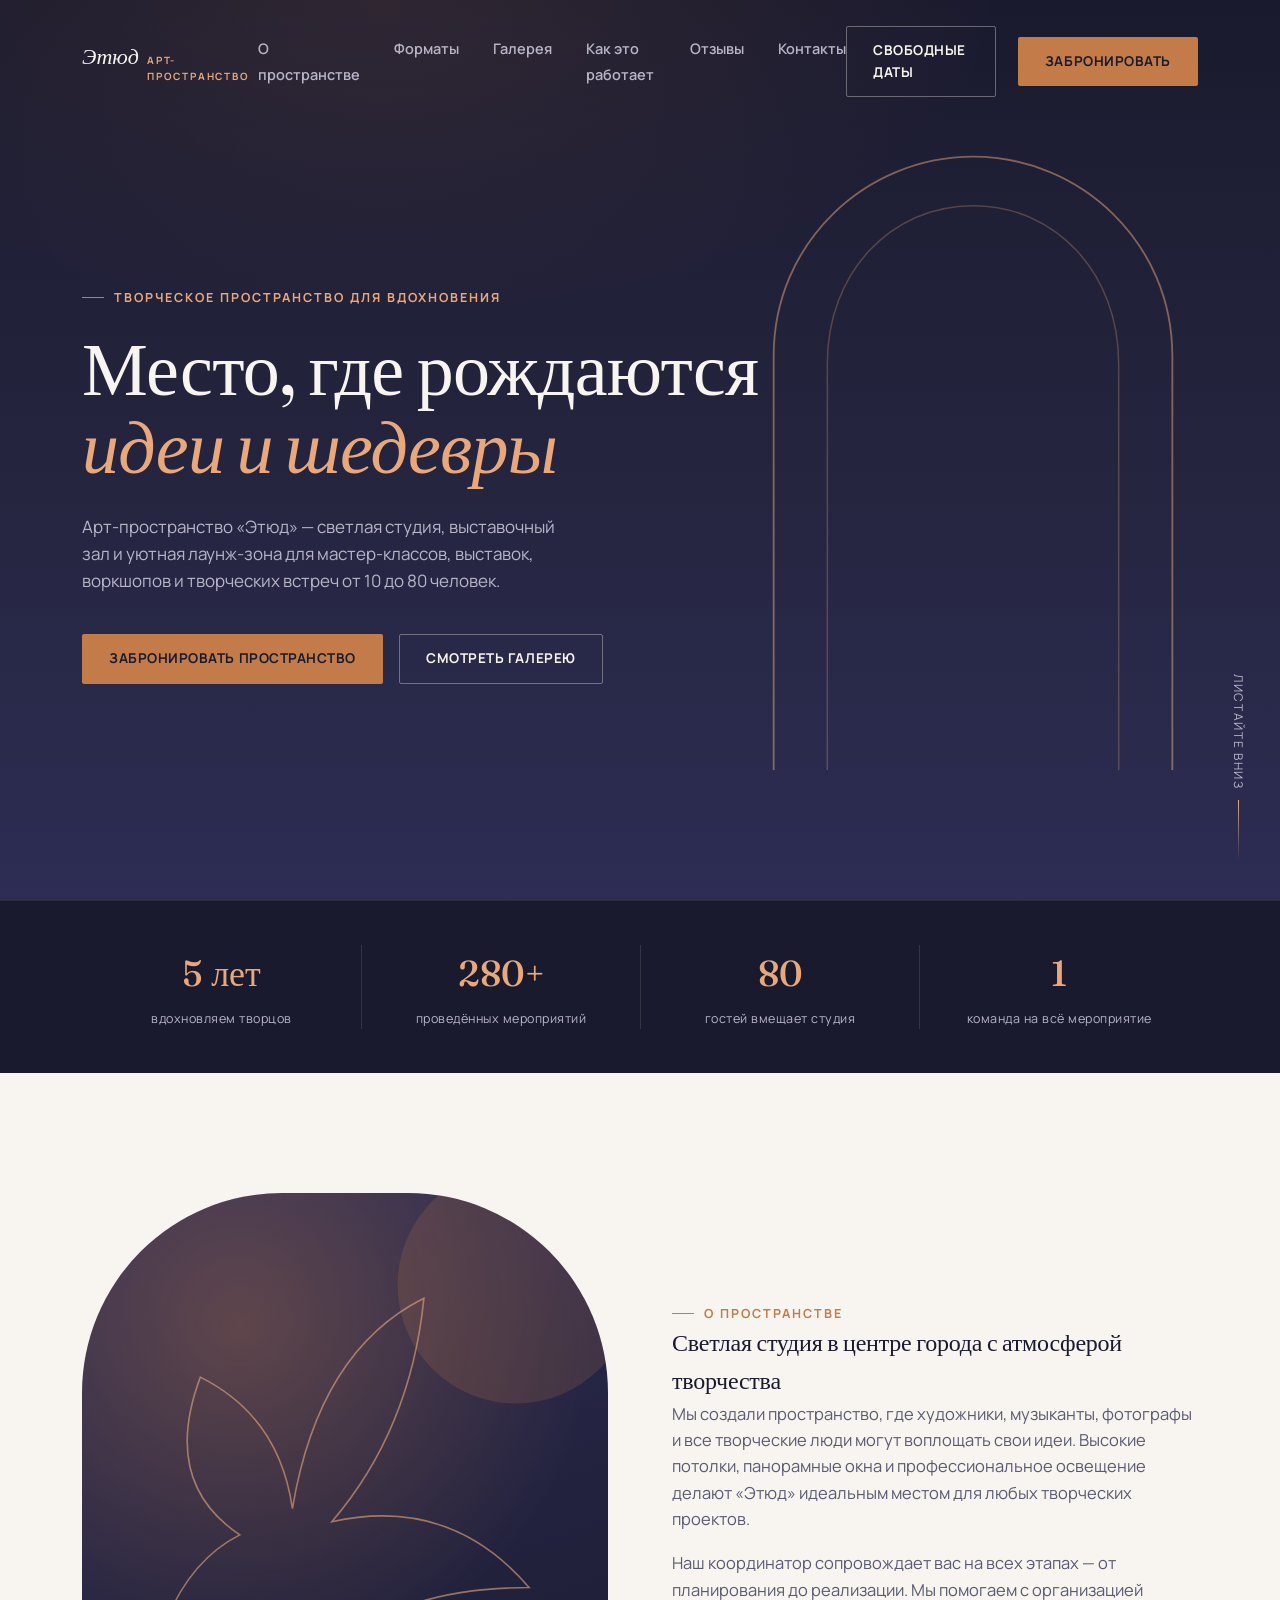
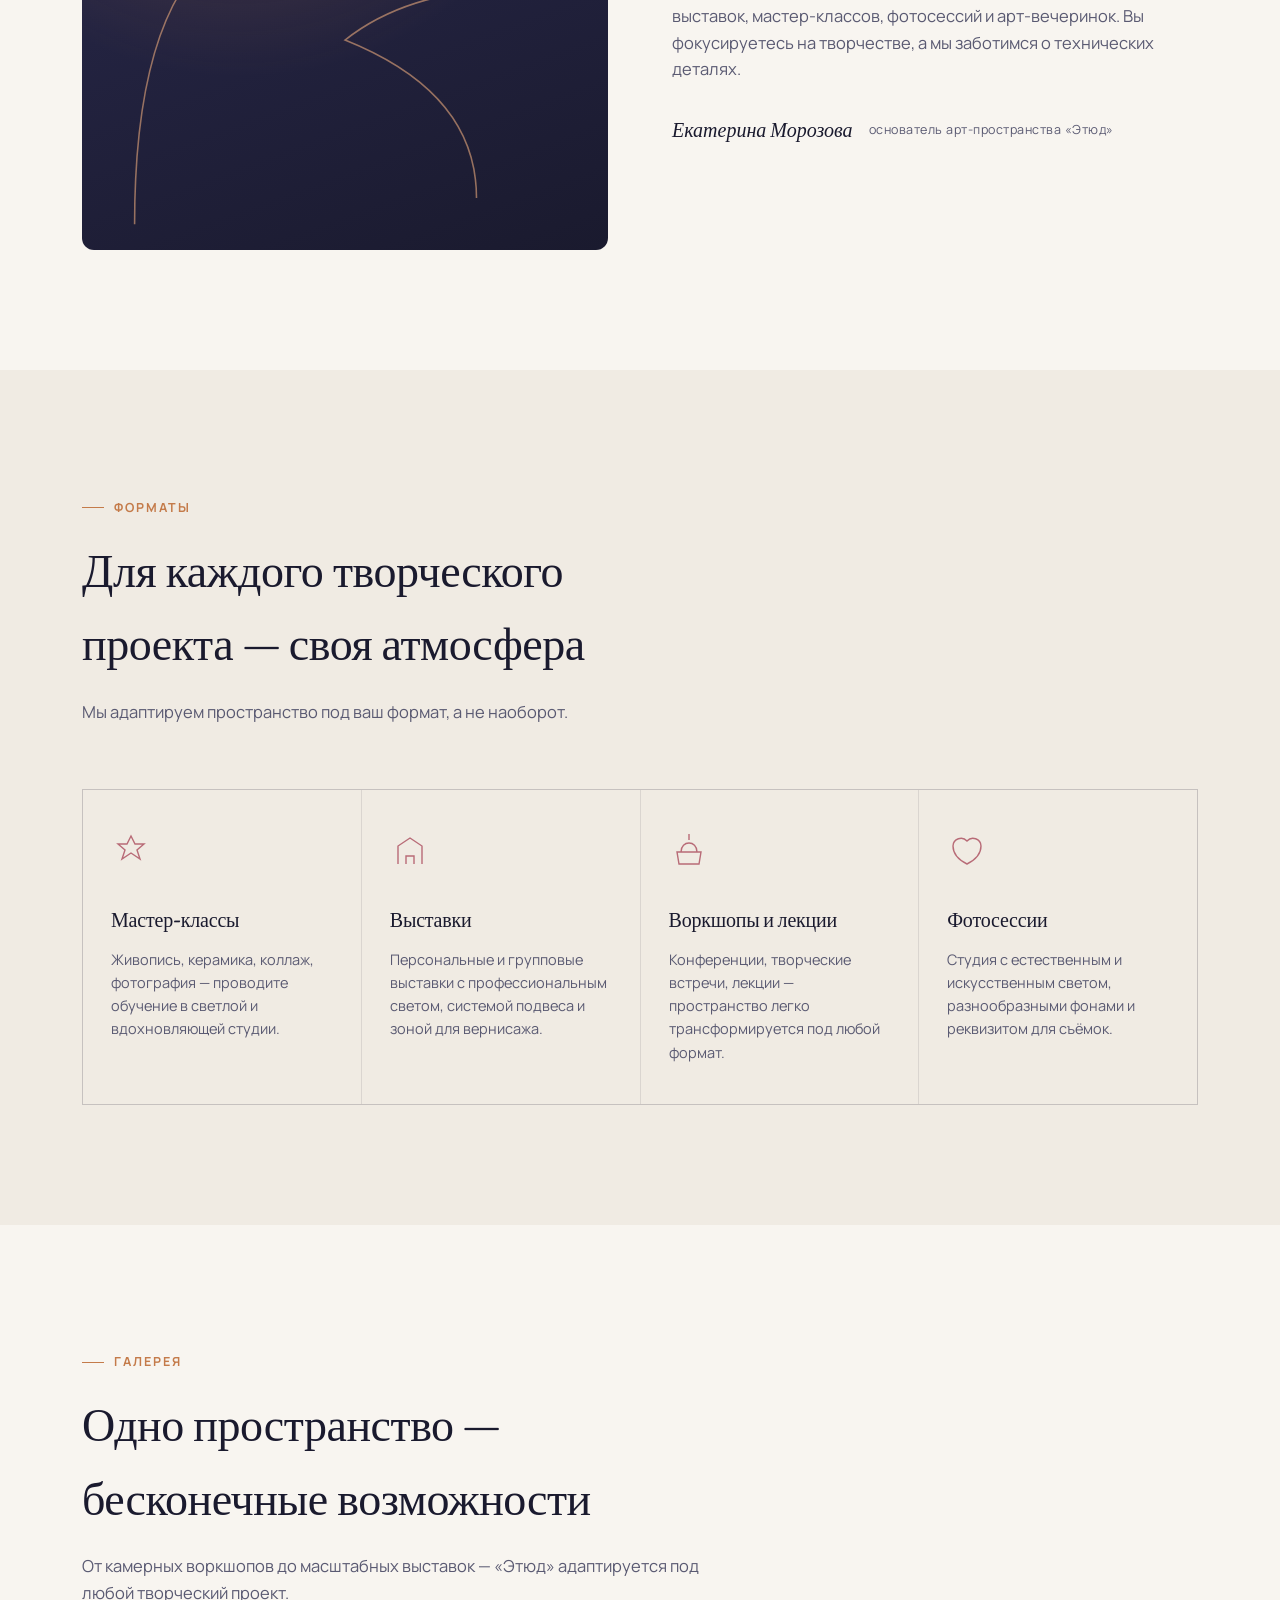
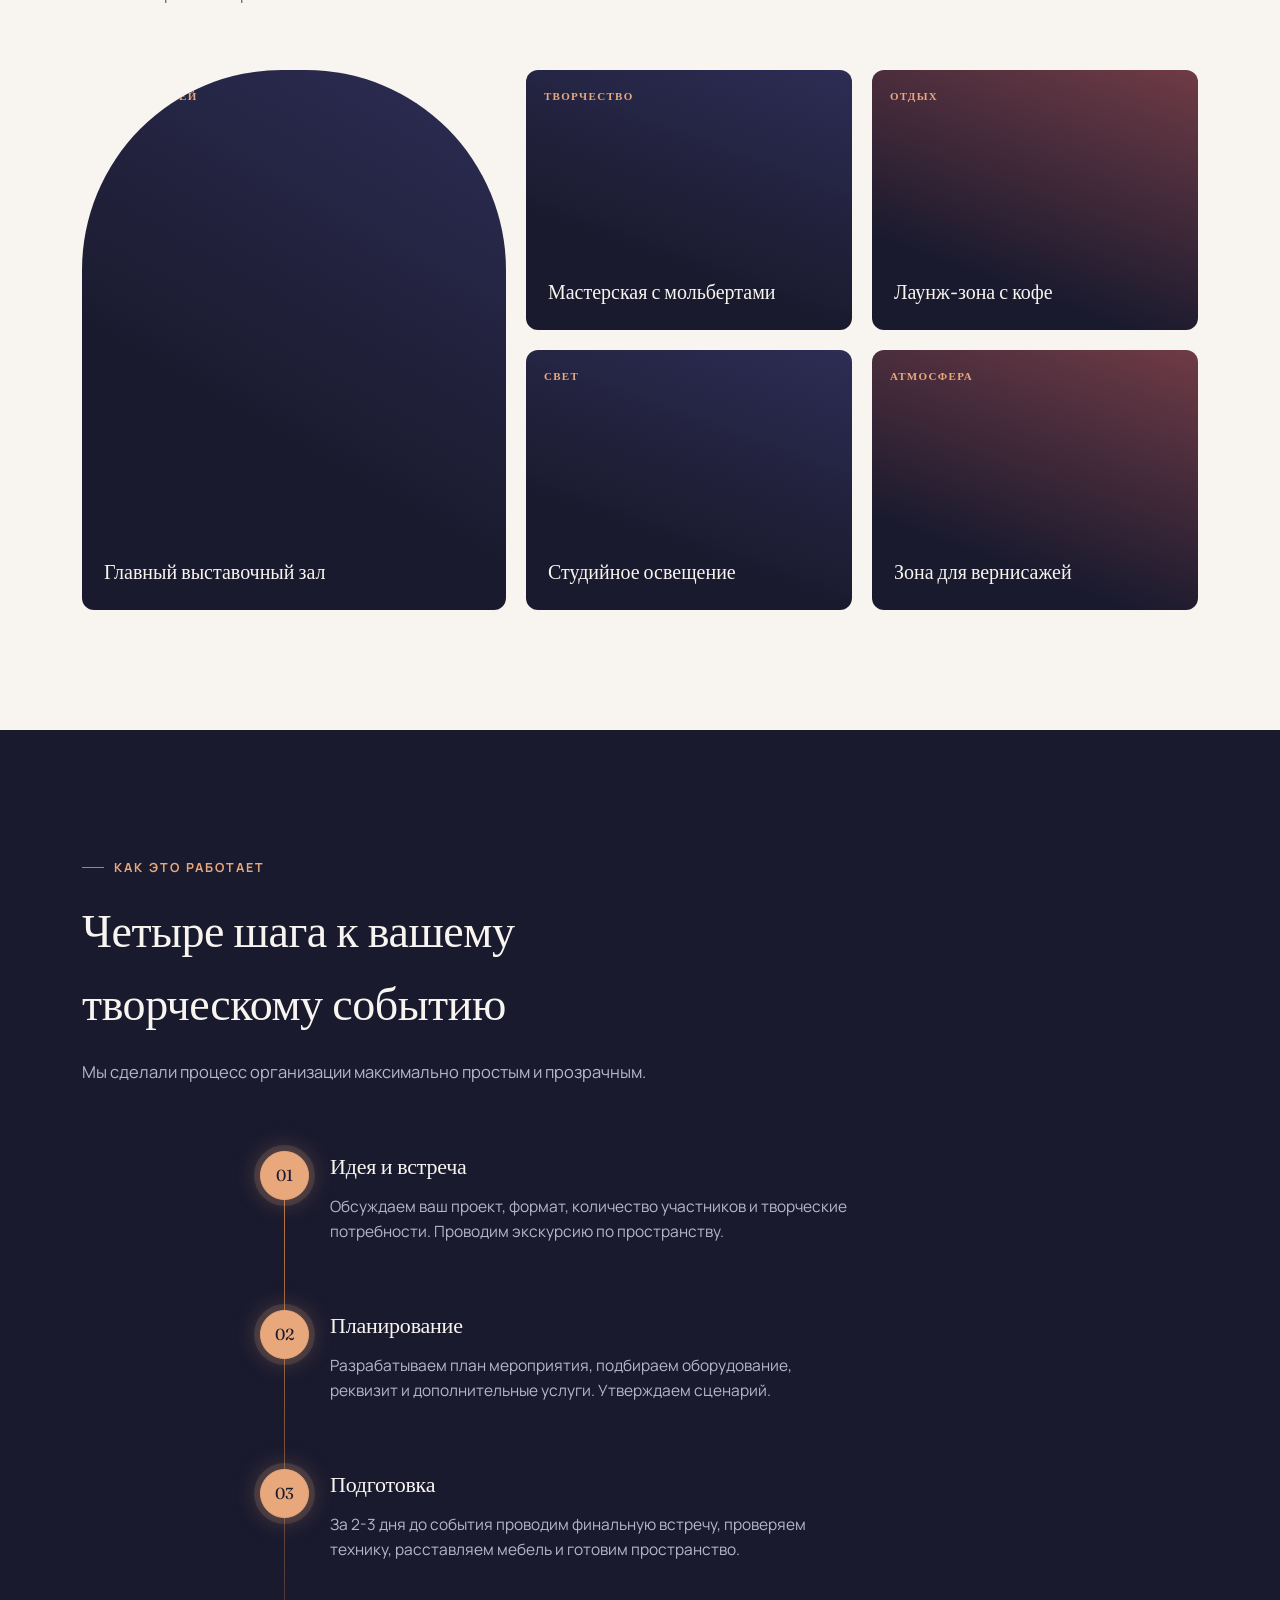
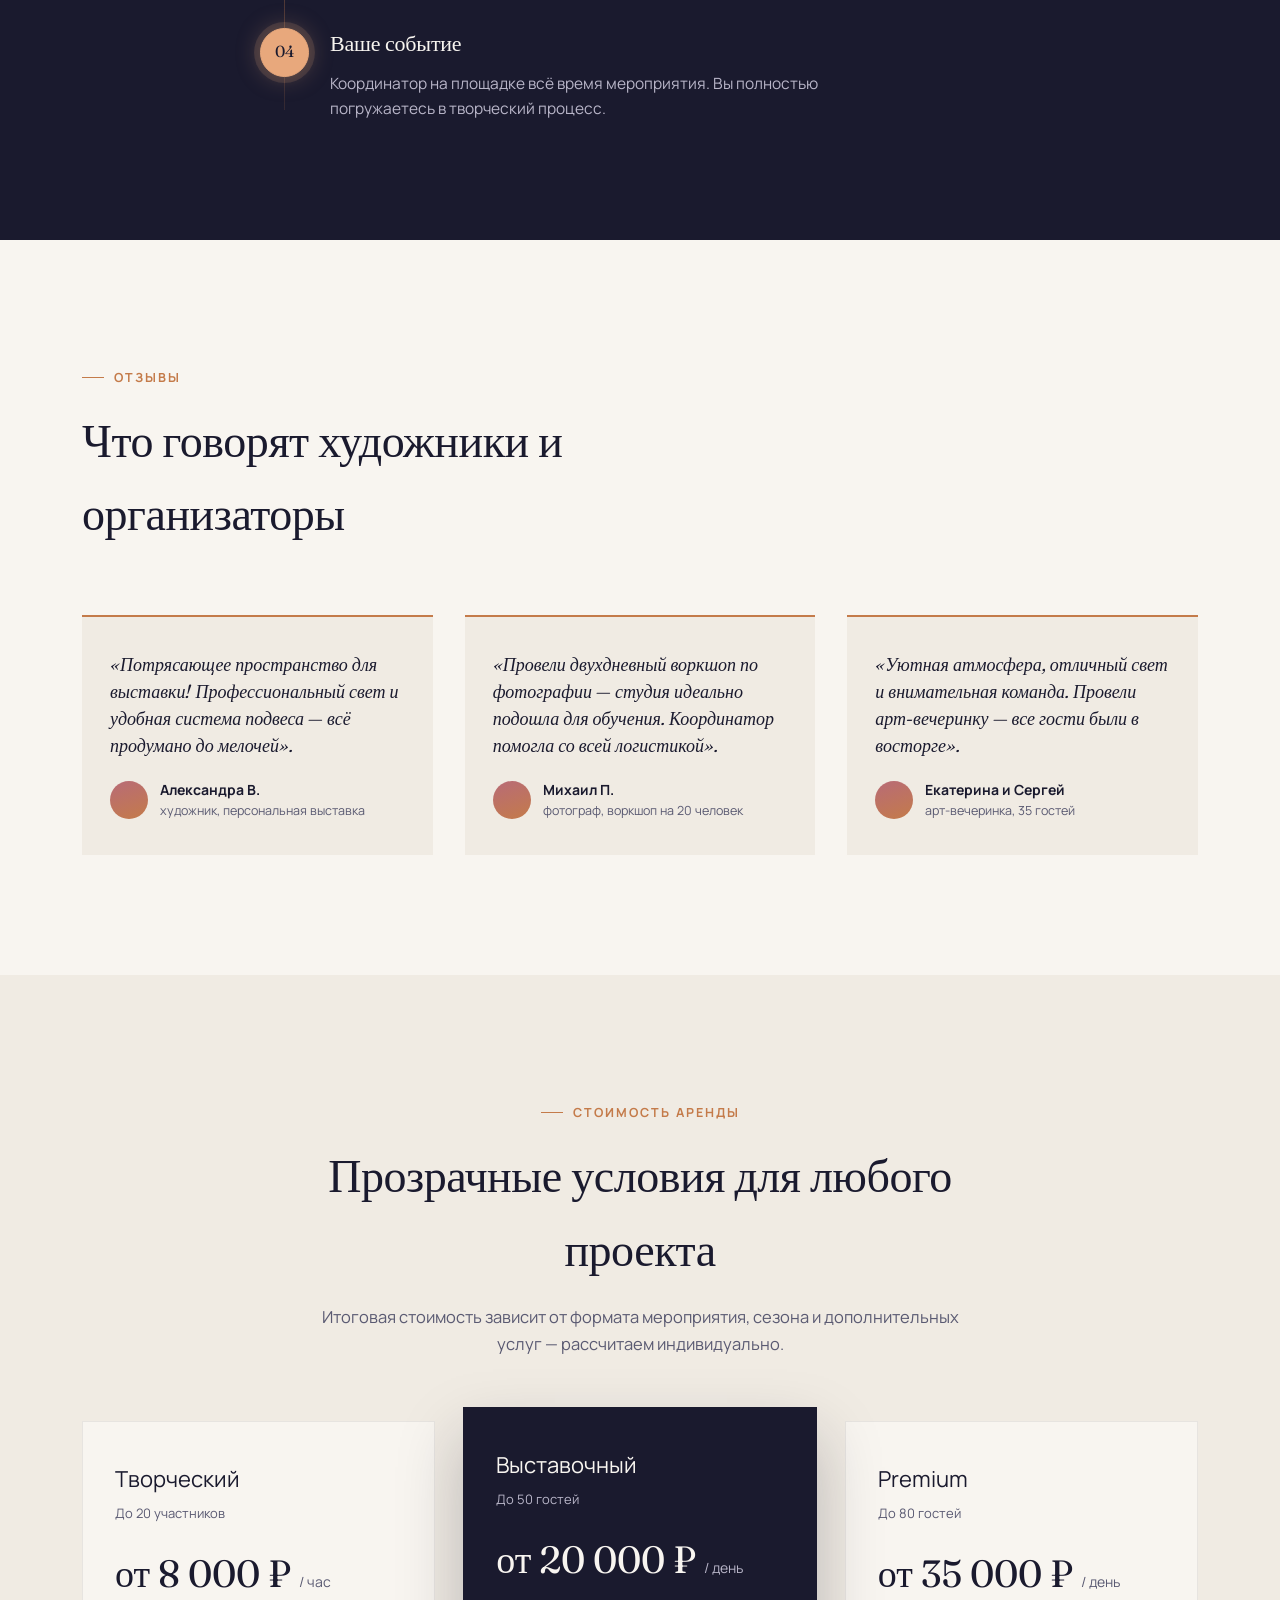
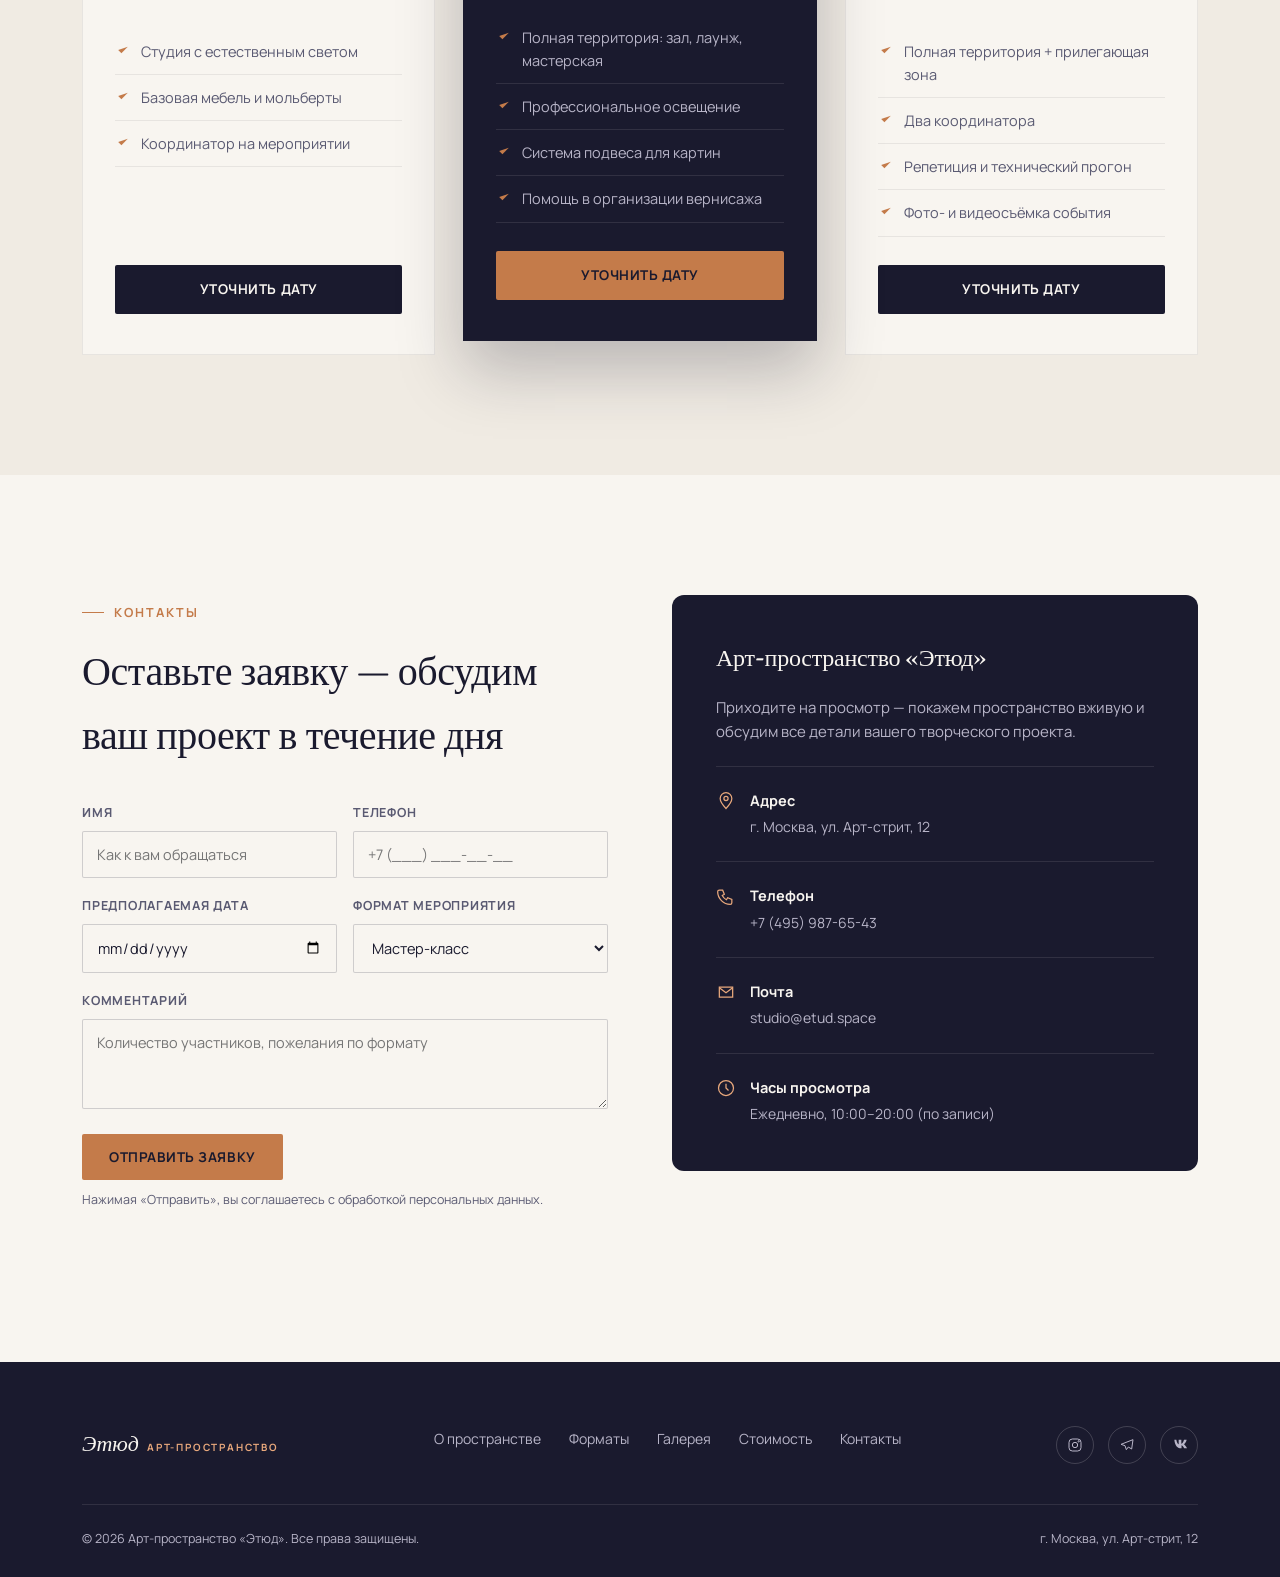
==== index.html @ 6d188803 "Add files via upload" ====
﻿<!DOCTYPE html>
<html lang="ru">
<head>
<meta charset="UTF-8">
<meta name="viewport" content="width=device-width, initial-scale=1.0">
<title>Арт-пространство «Этюд» — творческая студия</title>
<meta name="description" content="Творческая студия для мастер-классов, выставок, воркшопов и арт-вечеринок от 10 до 80 человек.">
<link rel="preconnect" href="https://fonts.googleapis.com">
<link rel="preconnect" href="https://fonts.gstatic.com" crossorigin>
<link href="https://fonts.googleapis.com/css2?family=Fraunces:ital,opsz,wght@0,9..144,300;0,9..144,400;0,9..144,500;0,9..144,600;1,9..144,400;1,9..144,500&family=Manrope:wght@400;500;600;700;800&display=swap" rel="stylesheet">
<link rel="stylesheet" href="css/style.css">
</head>
<body>

<header class="site-header" id="siteHeader">
  <div class="wrap">
    <a href="#hero" class="logo">Этюд <small>арт-пространство</small></a>
    <nav class="site-nav">
      <ul>
        <li><a href="#about">О пространстве</a></li>
        <li><a href="#services">Форматы</a></li>
        <li><a href="#gallery">Галерея</a></li>
        <li><a href="#process">Как это работает</a></li>
        <li><a href="#testimonials">Отзывы</a></li>
        <li><a href="#contact">Контакты</a></li>
      </ul>
    </nav>
    <div class="header-actions">
      <a href="#contact" class="btn btn-outline">Свободные даты</a>
      <a href="#contact" class="btn btn-gold">Забронировать</a>
      <button class="nav-toggle" id="navToggle" aria-label="Открыть меню">
        <span></span><span></span><span></span>
      </button>
    </div>
  </div>
</header>

<div class="mobile-nav" id="mobileNav">
  <button class="close-btn" id="navClose" aria-label="Закрыть меню">✕</button>
  <a href="#about">О пространстве</a>
  <a href="#services">Форматы</a>
  <a href="#gallery">Галерея</a>
  <a href="#process">Как это работает</a>
  <a href="#testimonials">Отзывы</a>
  <a href="#contact">Контакты</a>
</div>

<section class="hero" id="hero">
  <div class="hero-arch">
    <svg viewBox="0 0 300 420" fill="none">
      <path d="M20 420V150C20 76 80 20 150 20C220 20 280 76 280 150V420" stroke="#E8A87C" stroke-opacity="0.55" stroke-width="1.2"/>
      <path d="M55 420V155C55 96 96 52 150 52C204 52 245 96 245 155V420" stroke="#E8A87C" stroke-opacity="0.3" stroke-width="1"/>
    </svg>
  </div>
  <div class="wrap">
    <div class="hero-content">
      <div class="eyebrow">Творческое пространство для вдохновения</div>
      <h1>Место, где рождаются <em>идеи и шедевры</em></h1>
      <p class="hero-sub">Арт-пространство «Этюд» — светлая студия, выставочный зал и уютная лаунж-зона для мастер-классов, выставок, воркшопов и творческих встреч от 10 до 80 человек.</p>
      <div class="hero-cta">
        <a href="#contact" class="btn btn-gold">Забронировать пространство</a>
        <a href="#gallery" class="btn btn-outline">Смотреть галерею</a>
      </div>
    </div>
  </div>
  <div class="hero-scroll">Листайте вниз</div>
</section>

<div class="stats">
  <div class="wrap">
    <div class="stat"><div class="num">5 лет</div><div class="label">вдохновляем творцов</div></div>
    <div class="stat"><div class="num">280+</div><div class="label">проведённых мероприятий</div></div>
    <div class="stat"><div class="num">80</div><div class="label">гостей вмещает студия</div></div>
    <div class="stat"><div class="num">1</div><div class="label">команда на всё мероприятие</div></div>
  </div>
</div>

<section class="about" id="about">
  <div class="wrap about-grid">
    <div class="about-art reveal">
      <svg viewBox="0 0 400 500" fill="none">
        <circle cx="330" cy="70" r="90" fill="#C47B4A" opacity="0.18"/>
        <path d="M40 480 Q40 300 120 260 Q60 220 90 140 Q150 170 160 240 Q180 120 260 80 Q250 180 190 250 Q280 230 340 300 Q250 300 200 340 Q300 380 300 460" stroke="#E8A87C" stroke-width="1.2" opacity="0.6"/>
      </svg>
    </div>
    <div class="about-text reveal">
      <div class="eyebrow">О пространстве</div>
      <h2>Светлая студия в центре города с атмосферой творчества</h2>
      <p>Мы создали пространство, где художники, музыканты, фотографы и все творческие люди могут воплощать свои идеи. Высокие потолки, панорамные окна и профессиональное освещение делают «Этюд» идеальным местом для любых творческих проектов.</p>
      <p>Наш координатор сопровождает вас на всех этапах — от планирования до реализации. Мы помогаем с организацией выставок, мастер-классов, фотосессий и арт-вечеринок. Вы фокусируетесь на творчестве, а мы заботимся о технических деталях.</p>
      <div class="about-signature">
        <div class="sig-name">Екатерина Морозова</div>
        <div class="sig-role">основатель арт-пространства «Этюд»</div>
      </div>
    </div>
  </div>
</section>

<section class="services" id="services">
  <div class="wrap">
    <div class="section-head reveal">
      <div class="eyebrow">Форматы</div>
      <h2>Для каждого творческого проекта — своя атмосфера</h2>
      <p>Мы адаптируем пространство под ваш формат, а не наоборот.</p>
    </div>
  </div>
  <div class="wrap">
    <div class="service-grid reveal">
      <div class="service-card">
        <svg class="icon" viewBox="0 0 40 40" fill="none" stroke="currentColor" stroke-width="1.4"><path d="M20 6l4 8h9l-7 6 3 9-9-6-9 6 3-9-7-6h9z"/></svg>
        <h3>Мастер-классы</h3>
        <p>Живопись, керамика, коллаж, фотография — проводите обучение в светлой и вдохновляющей студии.</p>
      </div>
      <div class="service-card">
        <svg class="icon" viewBox="0 0 40 40" fill="none" stroke="currentColor" stroke-width="1.4"><path d="M8 34V16l12-8 12 8v18M16 34v-8h8v8"/></svg>
        <h3>Выставки</h3>
        <p>Персональные и групповые выставки с профессиональным светом, системой подвеса и зоной для вернисажа.</p>
      </div>
      <div class="service-card">
        <svg class="icon" viewBox="0 0 40 40" fill="none" stroke="currentColor" stroke-width="1.4"><path d="M20 4v6M12 22c0-6 4-9 8-9s8 3 8 9M8 22h24l-2 12H10L8 22z"/></svg>
        <h3>Воркшопы и лекции</h3>
        <p>Конференции, творческие встречи, лекции — пространство легко трансформируется под любой формат.</p>
      </div>
      <div class="service-card">
        <svg class="icon" viewBox="0 0 40 40" fill="none" stroke="currentColor" stroke-width="1.4"><path d="M20 34c8-4 14-10 14-18a8 8 0 00-14-5 8 8 0 00-14 5c0 8 6 14 14 18z"/></svg>
        <h3>Фотосессии</h3>
        <p>Студия с естественным и искусственным светом, разнообразными фонами и реквизитом для съёмок.</p>
      </div>
    </div>
  </div>
</section>

<section class="gallery" id="gallery">
  <div class="wrap">
    <div class="section-head reveal">
      <div class="eyebrow">Галерея</div>
      <h2>Одно пространство — бесконечные возможности</h2>
      <p>От камерных воркшопов до масштабных выставок — «Этюд» адаптируется под любой творческий проект.</p>
    </div>
    <div class="gallery-grid reveal">
      <div class="gal-item a"><span class="gal-tag">До 80 гостей</span><span>Главный выставочный зал</span></div>
      <div class="gal-item"><span class="gal-tag">Творчество</span><span>Мастерская с мольбертами</span></div>
      <div class="gal-item rose"><span class="gal-tag">Отдых</span><span>Лаунж-зона с кофе</span></div>
      <div class="gal-item"><span class="gal-tag">Свет</span><span>Студийное освещение</span></div>
      <div class="gal-item rose"><span class="gal-tag">Атмосфера</span><span>Зона для вернисажей</span></div>
    </div>
  </div>
</section>

<section class="process" id="process">
  <div class="wrap">
    <div class="section-head reveal">
      <div class="eyebrow">Как это работает</div>
      <h2>Четыре шага к вашему творческому событию</h2>
      <p>Мы сделали процесс организации максимально простым и прозрачным.</p>
    </div>
    <div class="thread">
      <div class="thread-step">
        <div class="thread-node">01</div>
        <h3>Идея и встреча</h3>
        <p>Обсуждаем ваш проект, формат, количество участников и творческие потребности. Проводим экскурсию по пространству.</p>
      </div>
      <div class="thread-step">
        <div class="thread-node">02</div>
        <h3>Планирование</h3>
        <p>Разрабатываем план мероприятия, подбираем оборудование, реквизит и дополнительные услуги. Утверждаем сценарий.</p>
      </div>
      <div class="thread-step">
        <div class="thread-node">03</div>
        <h3>Подготовка</h3>
        <p>За 2-3 дня до события проводим финальную встречу, проверяем технику, расставляем мебель и готовим пространство.</p>
      </div>
      <div class="thread-step">
        <div class="thread-node">04</div>
        <h3>Ваше событие</h3>
        <p>Координатор на площадке всё время мероприятия. Вы полностью погружаетесь в творческий процесс.</p>
      </div>
    </div>
  </div>
</section>

<section class="testimonials" id="testimonials">
  <div class="wrap">
    <div class="section-head reveal">
      <div class="eyebrow">Отзывы</div>
      <h2>Что говорят художники и организаторы</h2>
    </div>
    <div class="t-grid reveal">
      <div class="t-card">
        <p class="t-quote">«Потрясающее пространство для выставки! Профессиональный свет и удобная система подвеса — всё продумано до мелочей».</p>
        <div class="t-meta">
          <div class="t-avatar"></div>
          <div><div class="t-name">Александра В.</div><div class="t-event">художник, персональная выставка</div></div>
        </div>
      </div>
      <div class="t-card">
        <p class="t-quote">«Провели двухдневный воркшоп по фотографии — студия идеально подошла для обучения. Координатор помогла со всей логистикой».</p>
        <div class="t-meta">
          <div class="t-avatar"></div>
          <div><div class="t-name">Михаил П.</div><div class="t-event">фотограф, воркшоп на 20 человек</div></div>
        </div>
      </div>
      <div class="t-card">
        <p class="t-quote">«Уютная атмосфера, отличный свет и внимательная команда. Провели арт-вечеринку — все гости были в восторге».</p>
        <div class="t-meta">
          <div class="t-avatar"></div>
          <div><div class="t-name">Екатерина и Сергей</div><div class="t-event">арт-вечеринка, 35 гостей</div></div>
        </div>
      </div>
    </div>
  </div>
</section>

<section class="pricing" id="pricing">
  <div class="wrap">
    <div class="section-head center reveal" style="margin-left:auto;margin-right:auto;">
      <div class="eyebrow">Стоимость аренды</div>
      <h2>Прозрачные условия для любого проекта</h2>
      <p>Итоговая стоимость зависит от формата мероприятия, сезона и дополнительных услуг — рассчитаем индивидуально.</p>
    </div>
    <div class="price-grid reveal">
      <div class="price-card">
        <div class="price-name">Творческий</div>
        <div class="price-tag">До 20 участников</div>
        <div class="price-value">от 8 000 ₽ <span>/ час</span></div>
        <ul class="price-list">
          <li><svg viewBox="0 0 20 20" fill="currentColor"><path d="M4 10l4 4 8-8"/></svg>Студия с естественным светом</li>
          <li><svg viewBox="0 0 20 20" fill="currentColor"><path d="M4 10l4 4 8-8"/></svg>Базовая мебель и мольберты</li>
          <li><svg viewBox="0 0 20 20" fill="currentColor"><path d="M4 10l4 4 8-8"/></svg>Координатор на мероприятии</li>
        </ul>
        <a href="#contact" class="btn btn-ink">Уточнить дату</a>
      </div>
      <div class="price-card featured">
        <div class="price-name">Выставочный</div>
        <div class="price-tag">До 50 гостей</div>
        <div class="price-value">от 20 000 ₽ <span>/ день</span></div>
        <ul class="price-list">
          <li><svg viewBox="0 0 20 20" fill="currentColor"><path d="M4 10l4 4 8-8"/></svg>Полная территория: зал, лаунж, мастерская</li>
          <li><svg viewBox="0 0 20 20" fill="currentColor"><path d="M4 10l4 4 8-8"/></svg>Профессиональное освещение</li>
          <li><svg viewBox="0 0 20 20" fill="currentColor"><path d="M4 10l4 4 8-8"/></svg>Система подвеса для картин</li>
          <li><svg viewBox="0 0 20 20" fill="currentColor"><path d="M4 10l4 4 8-8"/></svg>Помощь в организации вернисажа</li>
        </ul>
        <a href="#contact" class="btn btn-gold">Уточнить дату</a>
      </div>
      <div class="price-card">
        <div class="price-name">Premium</div>
        <div class="price-tag">До 80 гостей</div>
        <div class="price-value">от 35 000 ₽ <span>/ день</span></div>
        <ul class="price-list">
          <li><svg viewBox="0 0 20 20" fill="currentColor"><path d="M4 10l4 4 8-8"/></svg>Полная территория + прилегающая зона</li>
          <li><svg viewBox="0 0 20 20" fill="currentColor"><path d="M4 10l4 4 8-8"/></svg>Два координатора</li>
          <li><svg viewBox="0 0 20 20" fill="currentColor"><path d="M4 10l4 4 8-8"/></svg>Репетиция и технический прогон</li>
          <li><svg viewBox="0 0 20 20" fill="currentColor"><path d="M4 10l4 4 8-8"/></svg>Фото- и видеосъёмка события</li>
        </ul>
        <a href="#contact" class="btn btn-ink">Уточнить дату</a>
      </div>
    </div>
  </div>
</section>

<section class="contact" id="contact">
  <div class="wrap contact-grid">
    <div class="reveal">
      <div class="eyebrow">Контакты</div>
      <h2 style="margin-top:16px; font-size:clamp(28px,3.2vw,40px);">Оставьте заявку — обсудим ваш проект в течение дня</h2>
      <form id="bookingForm" style="margin-top:36px;">
        <div class="form-row">
          <div class="field">
            <label for="name">Имя</label>
            <input type="text" id="name" name="name" required placeholder="Как к вам обращаться">
          </div>
          <div class="field">
            <label for="phone">Телефон</label>
            <input type="tel" id="phone" name="phone" required placeholder="+7 (___) ___-__-__">
          </div>
        </div>
        <div class="form-row">
          <div class="field">
            <label for="date">Предполагаемая дата</label>
            <input type="date" id="date" name="date">
          </div>
          <div class="field">
            <label for="type">Формат мероприятия</label>
            <select id="type" name="type">
              <option>Мастер-класс</option>
              <option>Выставка</option>
              <option>Воркшоп</option>
              <option>Фотосессия</option>
              <option>Арт-вечеринка</option>
              <option>Другое</option>
            </select>
          </div>
        </div>
        <div class="field">
          <label for="message">Комментарий</label>
          <textarea id="message" name="message" placeholder="Количество участников, пожелания по формату"></textarea>
        </div>
        <button type="submit" class="btn btn-gold">Отправить заявку</button>
        <p class="field-note">Нажимая «Отправить», вы соглашаетесь с обработкой персональных данных.</p>
        <p class="form-status" id="formStatus"></p>
      </form>
    </div>

    <div class="reveal">
      <div class="contact-info">
        <h3>Арт-пространство «Этюд»</h3>
        <p>Приходите на просмотр — покажем пространство вживую и обсудим все детали вашего творческого проекта.</p>
        <div class="contact-line">
          <svg viewBox="0 0 24 24" fill="none" stroke="currentColor" stroke-width="1.5"><path d="M12 21s7-7.5 7-12a7 7 0 10-14 0c0 4.5 7 12 7 12z"/><circle cx="12" cy="9" r="2.5"/></svg>
          <div><strong>Адрес</strong><span>г. Москва, ул. Арт-стрит, 12</span></div>
        </div>
        <div class="contact-line">
          <svg viewBox="0 0 24 24" fill="none" stroke="currentColor" stroke-width="1.5"><path d="M4 5h4l2 5-2.5 1.5a11 11 0 005 5L14 14l5 2v4a2 2 0 01-2 2C9 22 2 15 2 7a2 2 0 012-2z"/></svg>
          <div><strong>Телефон</strong><span>+7 (495) 987-65-43</span></div>
        </div>
        <div class="contact-line">
          <svg viewBox="0 0 24 24" fill="none" stroke="currentColor" stroke-width="1.5"><path d="M4 6h16v12H4z"/><path d="M4 7l8 6 8-6"/></svg>
          <div><strong>Почта</strong><span>studio@etud.space</span></div>
        </div>
        <div class="contact-line">
          <svg viewBox="0 0 24 24" fill="none" stroke="currentColor" stroke-width="1.5"><circle cx="12" cy="12" r="9"/><path d="M12 7v5l3 3"/></svg>
          <div><strong>Часы просмотра</strong><span>Ежедневно, 10:00–20:00 (по записи)</span></div>
        </div>
      </div>
    </div>
  </div>
</section>

<footer>
  <div class="wrap">
    <div class="footer-top">
      <a href="#hero" class="logo" style="color:var(--text-light);">Этюд <small>арт-пространство</small></a>
      <nav class="footer-nav">
        <ul>
          <li><a href="#about">О пространстве</a></li>
          <li><a href="#services">Форматы</a></li>
          <li><a href="#gallery">Галерея</a></li>
          <li><a href="#pricing">Стоимость</a></li>
          <li><a href="#contact">Контакты</a></li>
        </ul>
      </nav>
      <div class="footer-social">
        <a href="#" aria-label="Instagram"><svg width="16" height="16" viewBox="0 0 24 24" fill="none" stroke="currentColor" stroke-width="1.5"><rect x="3" y="3" width="18" height="18" rx="5"/><circle cx="12" cy="12" r="4"/><circle cx="17.5" cy="6.5" r="1"/></svg></a>
        <a href="#" aria-label="Telegram"><svg width="16" height="16" viewBox="0 0 24 24" fill="none" stroke="currentColor" stroke-width="1.5"><path d="M21 4L3 11l6 2 2 6 3-4 5 3 2-14z"/></svg></a>
        <a href="#" aria-label="VK"><svg width="16" height="16" viewBox="0 0 24 24" fill="none" stroke="currentColor" stroke-width="1.5"><path d="M4 4h4c.5 4 2.5 7 3.5 7V4h4v6c1 0 3-2 4-6h4c-.6 3-2.5 5.5-4 7 1.5 1 3.5 3.5 4.5 6h-4.2c-.8-2-2.2-3.7-4-4.7V17h-.5C10 17 6 13.5 5 4z" fill="currentColor" stroke="none"/></svg></a>
      </div>
    </div>
    <div class="footer-bottom">
      <span>© 2026 Арт-пространство «Этюд». Все права защищены.</span>
      <span>г. Москва, ул. Арт-стрит, 12</span>
    </div>
  </div>
</footer>

<script src="js/script.js" defer></script>

</body>
</html>
---- css/style.css ----
﻿:root {
  --ink: #1a1a2e;
  --ink-2: #252540;
  --ink-3: #2d2d55;
  --parchment: #f8f5f0;
  --parchment-2: #f0ebe3;
  --gold: #c47b4a;
  --gold-light: #e8a87c;
  --rose: #b86b77;
  --rose-soft: #e8cdd2;
  --text-dark: #1a1a2e;
  --text-dim: #5a5a72;
  --text-light: #f8f5f0;
  --text-light-dim: #b8b5c8;
  --radius-arch: 200px 200px 12px 12px;
  --ease: cubic-bezier(.22,.68,0,1);
}

* { box-sizing: border-box; }
html { scroll-behavior: smooth; }
@media (prefers-reduced-motion: reduce) {
  html { scroll-behavior: auto; }
  * { animation-duration: 0.01ms !important; animation-iteration-count: 1 !important; transition-duration: 0.01ms !important; }
}

body {
  margin: 0;
  background: var(--parchment);
  color: var(--text-dark);
  font-family: 'Manrope', sans-serif;
  font-size: 16px;
  line-height: 1.6;
  -webkit-font-smoothing: antialiased;
}

h1, h2, h3, h4 {
  font-family: 'Fraunces', serif;
  font-weight: 500;
  margin: 0;
  color: inherit;
  letter-spacing: -0.01em;
}

p { margin: 0; }
a { color: inherit; text-decoration: none; }
img { max-width: 100%; display: block; }
button { font-family: inherit; cursor: pointer; }

.wrap {
  max-width: 1180px;
  margin: 0 auto;
  padding: 0 32px;
}

.eyebrow {
  display: inline-flex;
  align-items: center;
  gap: 10px;
  font-size: 12.5px;
  font-weight: 700;
  letter-spacing: .16em;
  text-transform: uppercase;
  color: var(--gold);
}
.eyebrow::before {
  content: '';
  width: 22px;
  height: 1px;
  background: var(--gold);
}

/* Header */
.site-header {
  position: fixed;
  top: 0; left: 0; right: 0;
  z-index: 200;
  padding: 26px 0;
  transition: padding .35s var(--ease), background .35s var(--ease), box-shadow .35s var(--ease);
}
.site-header.scrolled {
  padding: 14px 0;
  background: rgba(26, 26, 46, .92);
  backdrop-filter: blur(10px);
  box-shadow: 0 8px 30px rgba(0,0,0,.18);
}
.site-header .wrap {
  display: flex;
  align-items: center;
  justify-content: space-between;
}
.logo {
  font-family: 'Fraunces', serif;
  font-size: 22px;
  font-style: italic;
  font-weight: 500;
  color: var(--text-light);
  display: flex;
  align-items: baseline;
  gap: 8px;
}
.logo small {
  font-family: 'Manrope', sans-serif;
  font-style: normal;
  font-size: 10px;
  letter-spacing: .18em;
  text-transform: uppercase;
  color: var(--gold-light);
  font-weight: 700;
}
.site-nav ul {
  list-style: none;
  display: flex;
  gap: 34px;
  margin: 0; padding: 0;
}
.site-nav a {
  color: var(--text-light-dim);
  font-size: 14.5px;
  font-weight: 600;
  transition: color .2s;
  position: relative;
}
.site-nav a:hover { color: var(--text-light); }
.header-actions { display: flex; align-items: center; gap: 22px; }
.btn {
  display: inline-flex;
  align-items: center;
  justify-content: center;
  gap: 8px;
  padding: 13px 26px;
  border-radius: 2px;
  font-size: 13.5px;
  font-weight: 700;
  letter-spacing: .04em;
  text-transform: uppercase;
  border: 1px solid transparent;
  transition: transform .25s var(--ease), background .25s, color .25s, border-color .25s;
}
.btn-gold {
  background: var(--gold);
  color: var(--ink);
}
.btn-gold:hover { background: var(--gold-light); transform: translateY(-2px); }
.btn-outline {
  border-color: rgba(248, 245, 240, .35);
  color: var(--text-light);
}
.btn-outline:hover { border-color: var(--gold-light); color: var(--gold-light); }
.btn-ink {
  background: var(--ink);
  color: var(--text-light);
}
.btn-ink:hover { background: var(--ink-3); transform: translateY(-2px); }

.nav-toggle {
  display: none;
  flex-direction: column;
  gap: 5px;
  background: none;
  border: none;
  padding: 6px;
}
.nav-toggle span {
  width: 24px; height: 2px;
  background: var(--text-light);
}

/* Hero */
.hero {
  position: relative;
  min-height: 100vh;
  display: flex;
  align-items: flex-end;
  background:
    radial-gradient(ellipse 80% 60% at 30% 0%, rgba(196, 123, 74, .12), transparent 60%),
    linear-gradient(180deg, var(--ink) 0%, var(--ink-2) 55%, var(--ink-3) 100%);
  overflow: hidden;
  padding-top: 120px;
}
.hero-arch {
  position: absolute;
  right: 6%;
  top: 14%;
  width: min(38vw, 460px);
  opacity: .9;
}
.hero-arch svg { width: 100%; height: auto; }
.hero .wrap {
  position: relative;
  width: 100%;
  padding-bottom: 96px;
}
.hero-content { max-width: 680px; }
.hero .eyebrow { color: var(--gold-light); margin-bottom: 22px; }
.hero h1 {
  color: var(--text-light);
  font-size: clamp(40px, 6vw, 74px);
  line-height: 1.06;
  font-weight: 500;
}
.hero h1 em {
  font-style: italic;
  color: var(--gold-light);
  font-weight: 400;
}
.hero-sub {
  margin-top: 26px;
  max-width: 480px;
  color: var(--text-light-dim);
  font-size: 17px;
}
.hero-cta {
  display: flex;
  gap: 16px;
  margin-top: 40px;
  flex-wrap: wrap;
}
.hero-scroll {
  position: absolute;
  right: 32px;
  bottom: 40px;
  display: flex;
  align-items: center;
  gap: 10px;
  color: var(--text-light-dim);
  font-size: 12px;
  letter-spacing: .14em;
  text-transform: uppercase;
  writing-mode: vertical-rl;
}
.hero-scroll::after {
  content: '';
  width: 1px; height: 60px;
  background: linear-gradient(var(--gold-light), transparent);
}

/* Stats */
.stats {
  background: var(--ink);
  border-top: 1px solid rgba(248, 245, 240, .08);
}
.stats .wrap {
  display: grid;
  grid-template-columns: repeat(4, 1fr);
  padding: 44px 32px;
}
.stat {
  text-align: center;
  border-left: 1px solid rgba(248, 245, 240, .12);
  padding: 0 12px;
}
.stat:first-child { border-left: none; }
.stat .num {
  font-family: 'Fraunces', serif;
  font-size: 36px;
  color: var(--gold-light);
  font-weight: 500;
}
.stat .label {
  margin-top: 6px;
  font-size: 12.5px;
  color: var(--text-light-dim);
  letter-spacing: .04em;
}

/* Sections */
section { padding: 120px 0; }
.section-head {
  max-width: 640px;
  margin-bottom: 64px;
}
.section-head h2 {
  font-size: clamp(30px, 3.6vw, 46px);
  margin-top: 16px;
}
.section-head p {
  margin-top: 18px;
  color: var(--text-dim);
  font-size: 16.5px;
}
.section-head.center {
  margin-left: auto; margin-right: auto;
  text-align: center;
}

/* About */
.about { background: var(--parchment); }
.about-grid {
  display: grid;
  grid-template-columns: 1fr 1fr;
  gap: 64px;
  align-items: center;
}
.about-art {
  aspect-ratio: 4/5;
  border-radius: var(--radius-arch);
  background:
    radial-gradient(circle at 30% 20%, rgba(196, 123, 74, .35), transparent 55%),
    linear-gradient(160deg, var(--ink-3), var(--ink));
  position: relative;
  overflow: hidden;
}
.about-art svg { position: absolute; inset: 0; width: 100%; height: 100%; }
.about-text p { color: var(--text-dim); font-size: 16.5px; }
.about-text p + p { margin-top: 18px; }
.about-signature {
  margin-top: 32px;
  display: flex;
  align-items: center;
  gap: 16px;
}
.about-signature .sig-name {
  font-family: 'Fraunces', serif;
  font-style: italic;
  font-size: 20px;
}
.about-signature .sig-role {
  font-size: 12.5px;
  color: var(--text-dim);
  letter-spacing: .04em;
}

/* Services */
.services { background: var(--parchment-2); }
.service-grid {
  display: grid;
  grid-template-columns: repeat(4, 1fr);
  gap: 1px;
  background: rgba(26, 26, 46, .1);
  border: 1px solid rgba(26, 26, 46, .1);
}
.service-card {
  background: var(--parchment-2);
  padding: 40px 28px;
  transition: background .3s;
}
.service-card:hover { background: var(--parchment); }
.service-card .icon {
  width: 40px; height: 40px;
  color: var(--rose);
  margin-bottom: 26px;
}
.service-card h3 {
  font-size: 20px;
  margin-bottom: 12px;
}
.service-card p {
  color: var(--text-dim);
  font-size: 14.5px;
}

/* Gallery */
.gallery { background: var(--parchment); }
.gallery-grid {
  display: grid;
  grid-template-columns: 1.3fr 1fr 1fr;
  grid-template-rows: 260px 260px;
  gap: 20px;
}
.gal-item {
  position: relative;
  border-radius: 12px;
  overflow: hidden;
  display: flex;
  align-items: flex-end;
  padding: 22px;
  color: var(--text-light);
}
.gal-item::before {
  content: '';
  position: absolute; inset: 0;
  background: linear-gradient(200deg, var(--ink-3), var(--ink) 70%);
}
.gal-item.a { grid-row: span 2; border-radius: var(--radius-arch); }
.gal-item.a::before {
  background: linear-gradient(210deg, var(--ink-3), var(--ink) 65%),
              radial-gradient(circle at 80% 10%, rgba(196, 123, 74, .25), transparent 55%);
}
.gal-item.rose::before { background: linear-gradient(200deg, #6f3b46, var(--ink) 75%); }
.gal-item span { position: relative; font-family: 'Fraunces', serif; font-size: 20px; }
.gal-item .gal-tag {
  position: absolute; top: 18px; left: 18px;
  font-size: 11px; letter-spacing: .12em; text-transform: uppercase;
  color: var(--gold-light); font-weight: 700;
}

/* Process */
.process {
  background: var(--ink);
  color: var(--text-light);
  position: relative;
  overflow: hidden;
}
.process .section-head h2 { color: var(--text-light); }
.process .section-head p { color: var(--text-light-dim); }
.process .eyebrow { color: var(--gold-light); }

.thread {
  position: relative;
  max-width: 760px;
  margin: 0 auto;
  padding-left: 70px;
}
.thread::before {
  content: '';
  position: absolute;
  left: 24px; top: 10px; bottom: 10px;
  width: 1px;
  background: linear-gradient(var(--gold), rgba(196, 123, 74, .15));
}
.thread-step {
  position: relative;
  padding-bottom: 64px;
  opacity: .35;
  transform: translateX(-6px);
  transition: opacity .6s var(--ease), transform .6s var(--ease);
}
.thread-step.in-view { opacity: 1; transform: translateX(0); }
.thread-step:last-child { padding-bottom: 0; }
.thread-node {
  position: absolute;
  left: -70px; top: 2px;
  width: 49px; height: 49px;
  border-radius: 50%;
  background: var(--ink-2);
  border: 1px solid rgba(232, 168, 124, .3);
  display: flex;
  align-items: center;
  justify-content: center;
  font-family: 'Fraunces', serif;
  font-size: 16px;
  color: var(--text-light-dim);
  transition: box-shadow .5s, border-color .5s, color .5s, background .5s;
}
.thread-step.in-view .thread-node {
  color: var(--ink);
  background: var(--gold-light);
  border-color: var(--gold-light);
  box-shadow: 0 0 0 6px rgba(232, 168, 124, .14), 0 0 24px rgba(232, 168, 124, .35);
}
.thread-step h3 { font-size: 22px; margin-bottom: 10px; }
.thread-step p { color: var(--text-light-dim); font-size: 15.5px; max-width: 520px; }

/* Testimonials */
.testimonials { background: var(--parchment); }
.t-grid {
  display: grid;
  grid-template-columns: repeat(3, 1fr);
  gap: 32px;
}
.t-card {
  background: var(--parchment-2);
  border-top: 2px solid var(--gold);
  padding: 34px 28px;
  display: flex;
  flex-direction: column;
  gap: 20px;
}
.t-quote {
  font-family: 'Fraunces', serif;
  font-style: italic;
  font-size: 18px;
  line-height: 1.5;
  color: var(--text-dark);
}
.t-meta { display: flex; align-items: center; gap: 12px; margin-top: auto; }
.t-avatar {
  width: 38px; height: 38px;
  border-radius: 50%;
  background: linear-gradient(160deg, var(--rose), var(--gold));
  flex-shrink: 0;
}
.t-name { font-weight: 700; font-size: 14px; }
.t-event { font-size: 12.5px; color: var(--text-dim); }

/* Pricing */
.pricing { background: var(--parchment-2); }
.price-grid {
  display: grid;
  grid-template-columns: repeat(3, 1fr);
  gap: 28px;
}
.price-card {
  background: var(--parchment);
  padding: 40px 32px;
  border: 1px solid rgba(26, 26, 46, .08);
  display: flex;
  flex-direction: column;
}
.price-card.featured {
  background: var(--ink);
  color: var(--text-light);
  border-color: var(--ink);
  transform: translateY(-14px);
  box-shadow: 0 30px 60px rgba(26, 26, 46, .25);
}
.price-card.featured .price-tag { color: var(--text-light-dim); }
.price-card.featured .price-list li { color: var(--text-light-dim); border-color: rgba(248, 245, 240, .1); }
.price-name { font-size: 22px; margin-bottom: 6px; }
.price-tag { font-size: 13px; color: var(--text-dim); margin-bottom: 20px; }
.price-value {
  font-family: 'Fraunces', serif;
  font-size: 38px;
  margin-bottom: 24px;
}
.price-value span { font-size: 14px; font-family: 'Manrope', sans-serif; color: var(--text-dim); }
.price-card.featured .price-value span { color: var(--text-light-dim); }
.price-list { list-style: none; margin: 0 0 28px; padding: 0; flex: 1; }
.price-list li {
  padding: 11px 0;
  border-bottom: 1px solid rgba(26, 26, 46, .08);
  font-size: 14.5px;
  color: var(--text-dim);
  display: flex;
  gap: 10px;
}
.price-list li svg { width: 16px; height: 16px; flex-shrink: 0; color: var(--gold); margin-top: 2px; }

/* Contact */
.contact { background: var(--parchment); }
.contact-grid {
  display: grid;
  grid-template-columns: 1fr 1fr;
  gap: 64px;
}
.contact-info {
  background: var(--ink);
  color: var(--text-light);
  padding: 44px;
  border-radius: 12px;
}
.contact-info h3 { font-size: 24px; margin-bottom: 18px; color: var(--text-light); }
.contact-info p { color: var(--text-light-dim); font-size: 15px; }
.contact-line {
  display: flex; gap: 14px; align-items: flex-start;
  margin-top: 22px;
  padding-top: 22px;
  border-top: 1px solid rgba(248, 245, 240, .1);
}
.contact-line svg { width: 20px; height: 20px; color: var(--gold-light); flex-shrink: 0; margin-top: 2px; }
.contact-line strong { display: block; font-size: 14.5px; color: var(--text-light); margin-bottom: 2px; }
.contact-line span { font-size: 14px; color: var(--text-light-dim); }

.form-row { display: grid; grid-template-columns: 1fr 1fr; gap: 16px; }
.field { margin-bottom: 18px; }
.field label {
  display: block;
  font-size: 12.5px;
  letter-spacing: .06em;
  text-transform: uppercase;
  color: var(--text-dim);
  margin-bottom: 8px;
  font-weight: 700;
}
.field input, .field select, .field textarea {
  width: 100%;
  padding: 13px 14px;
  border: 1px solid rgba(26, 26, 46, .18);
  background: var(--parchment);
  font-family: 'Manrope', sans-serif;
  font-size: 14.5px;
  color: var(--text-dark);
  border-radius: 2px;
  transition: border-color .2s;
}
.field textarea { resize: vertical; min-height: 90px; }
.field input:focus, .field select:focus, .field textarea:focus {
  outline: none;
  border-color: var(--gold);
}
.field-note { font-size: 12.5px; color: var(--text-dim); margin-top: 10px; }
.form-status { font-size: 13.5px; margin-top: 14px; color: var(--gold); min-height: 18px; }

/* Footer */
footer {
  background: var(--ink);
  color: var(--text-light-dim);
  padding: 64px 0 28px;
}
.footer-top {
  display: flex;
  justify-content: space-between;
  align-items: flex-start;
  flex-wrap: wrap;
  gap: 32px;
  padding-bottom: 40px;
  border-bottom: 1px solid rgba(248, 245, 240, .1);
}
.footer-nav ul { list-style: none; display: flex; gap: 28px; padding: 0; margin: 0; flex-wrap: wrap; }
.footer-nav a { font-size: 14px; }
.footer-nav a:hover { color: var(--gold-light); }
.footer-social { display: flex; gap: 14px; }
.footer-social a {
  width: 38px; height: 38px;
  border: 1px solid rgba(248, 245, 240, .18);
  border-radius: 50%;
  display: flex; align-items: center; justify-content: center;
  transition: border-color .2s, color .2s;
}
.footer-social a:hover { border-color: var(--gold-light); color: var(--gold-light); }
.footer-bottom {
  display: flex; justify-content: space-between;
  padding-top: 24px;
  font-size: 12.5px;
  flex-wrap: wrap;
  gap: 12px;
}

/* Reveal */
.reveal {
  opacity: 0;
  transform: translateY(24px);
  transition: opacity .7s var(--ease), transform .7s var(--ease);
}
.reveal.in-view { opacity: 1; transform: translateY(0); }

/* Responsive */
@media (max-width: 980px) {
  .service-grid { grid-template-columns: repeat(2, 1fr); }
  .gallery-grid { grid-template-columns: 1fr 1fr; grid-template-rows: auto; }
  .gal-item.a { grid-column: span 2; grid-row: auto; height: 260px; }
  .t-grid, .price-grid { grid-template-columns: 1fr; }
  .price-card.featured { transform: none; }
  .contact-grid, .about-grid { grid-template-columns: 1fr; }
  .stats .wrap { grid-template-columns: repeat(2, 1fr); row-gap: 24px; }
  .stat:nth-child(3) { border-left: none; }
}
@media (max-width: 760px) {
  .wrap { padding: 0 22px; }
  section { padding: 80px 0; }
  .site-nav, .header-actions .btn-outline { display: none; }
  .nav-toggle { display: flex; }
  .service-grid { grid-template-columns: 1fr; }
  .form-row { grid-template-columns: 1fr; }
  .hero-arch { display: none; }
  .thread { padding-left: 56px; }
  .thread-node { left: -56px; width: 40px; height: 40px; font-size: 14px; }
}

/* Mobile nav */
.mobile-nav {
  position: fixed; inset: 0; z-index: 300;
  background: var(--ink);
  display: flex; flex-direction: column;
  align-items: center; justify-content: center;
  gap: 30px;
  transform: translateY(-100%);
  transition: transform .4s var(--ease);
}
.mobile-nav.open { transform: translateY(0); }
.mobile-nav a {
  font-family: 'Fraunces', serif;
  font-size: 28px;
  color: var(--text-light);
}
.mobile-nav .close-btn {
  position: absolute; top: 26px; right: 26px;
  background: none; border: none; color: var(--text-light); font-size: 28px;
}
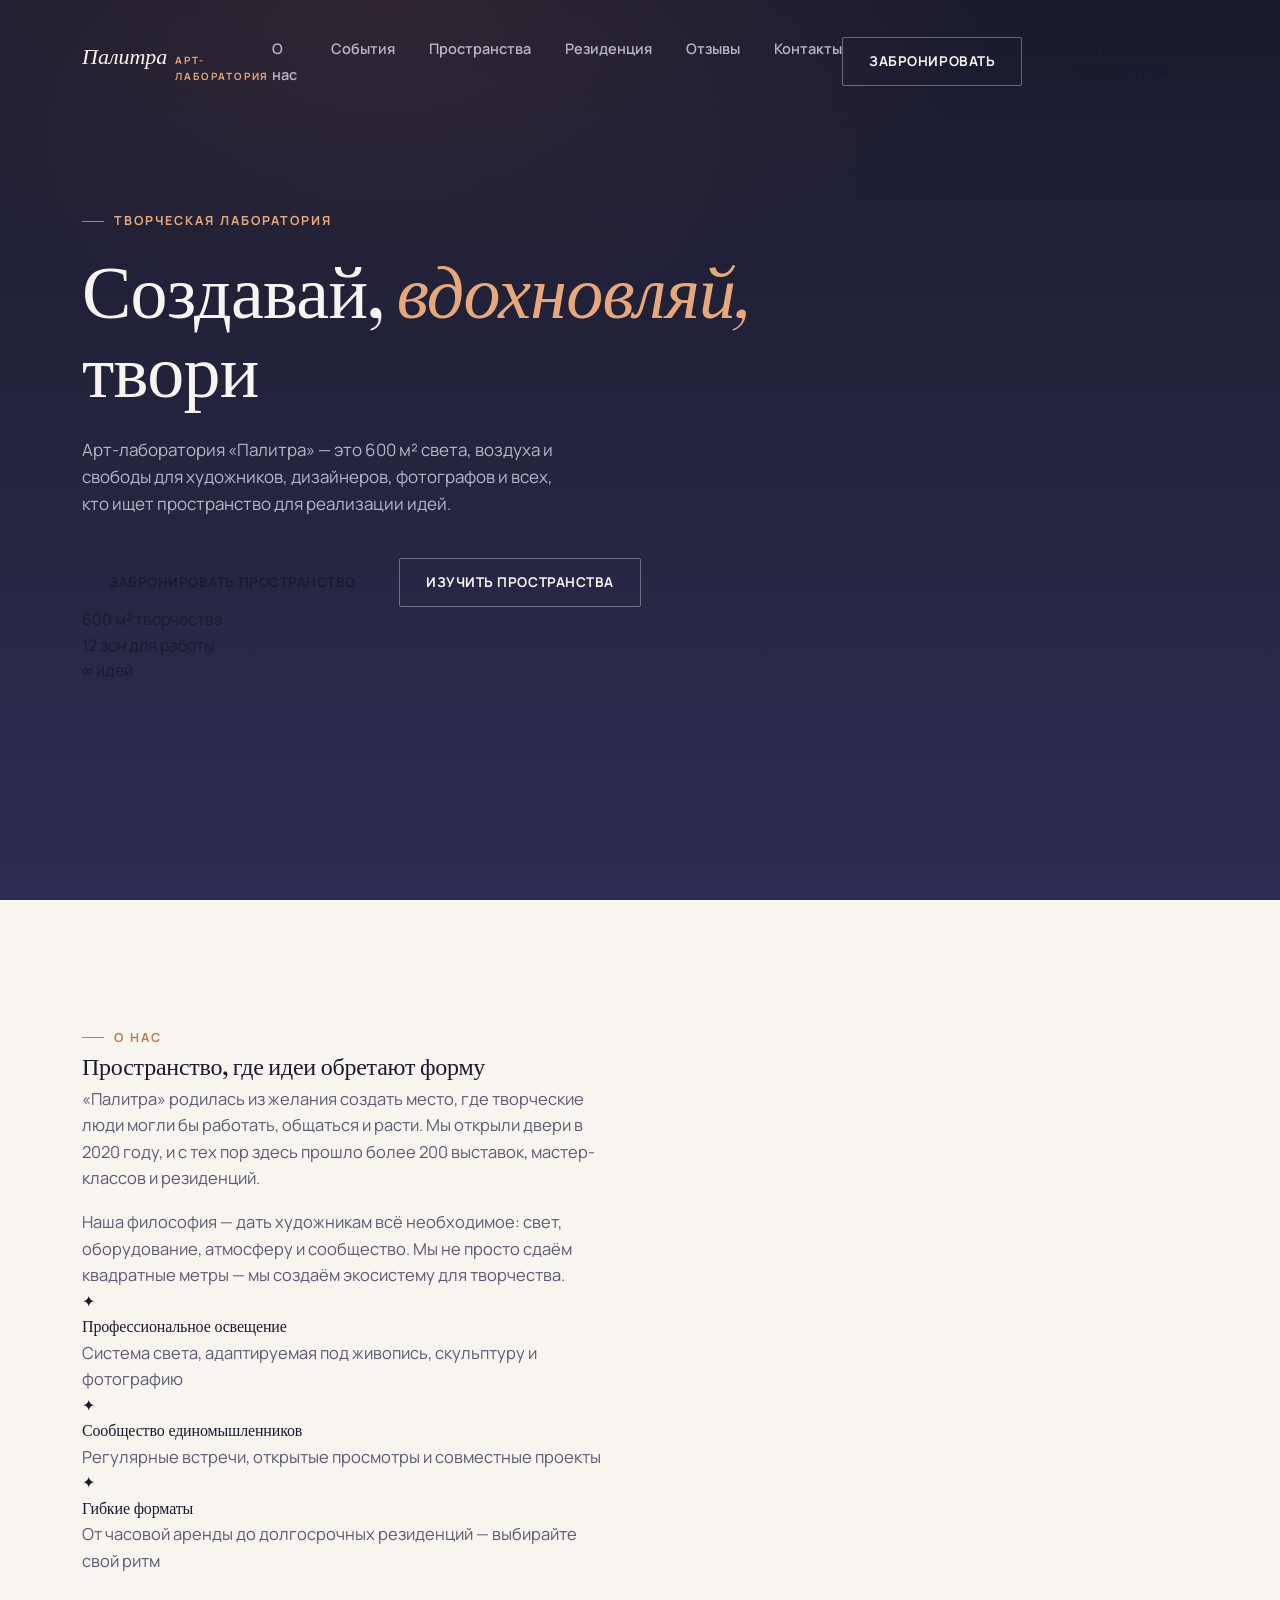
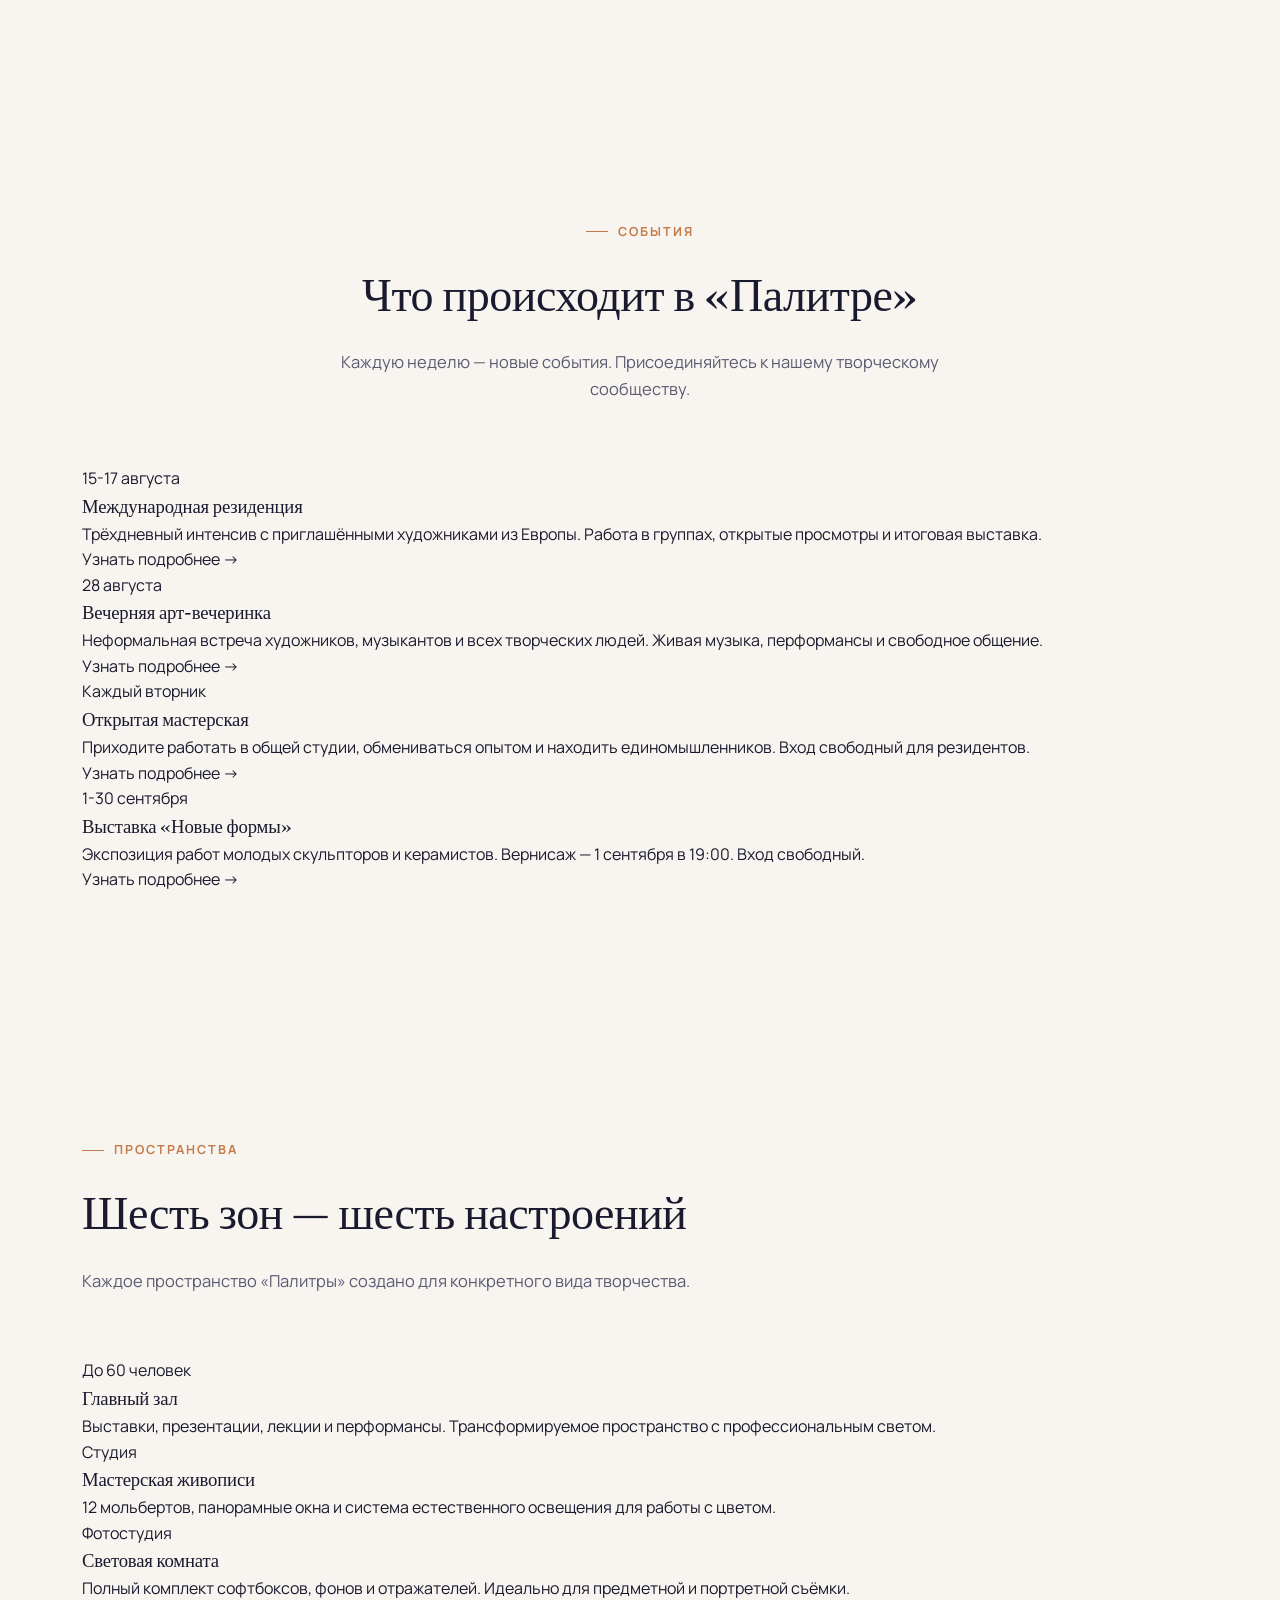
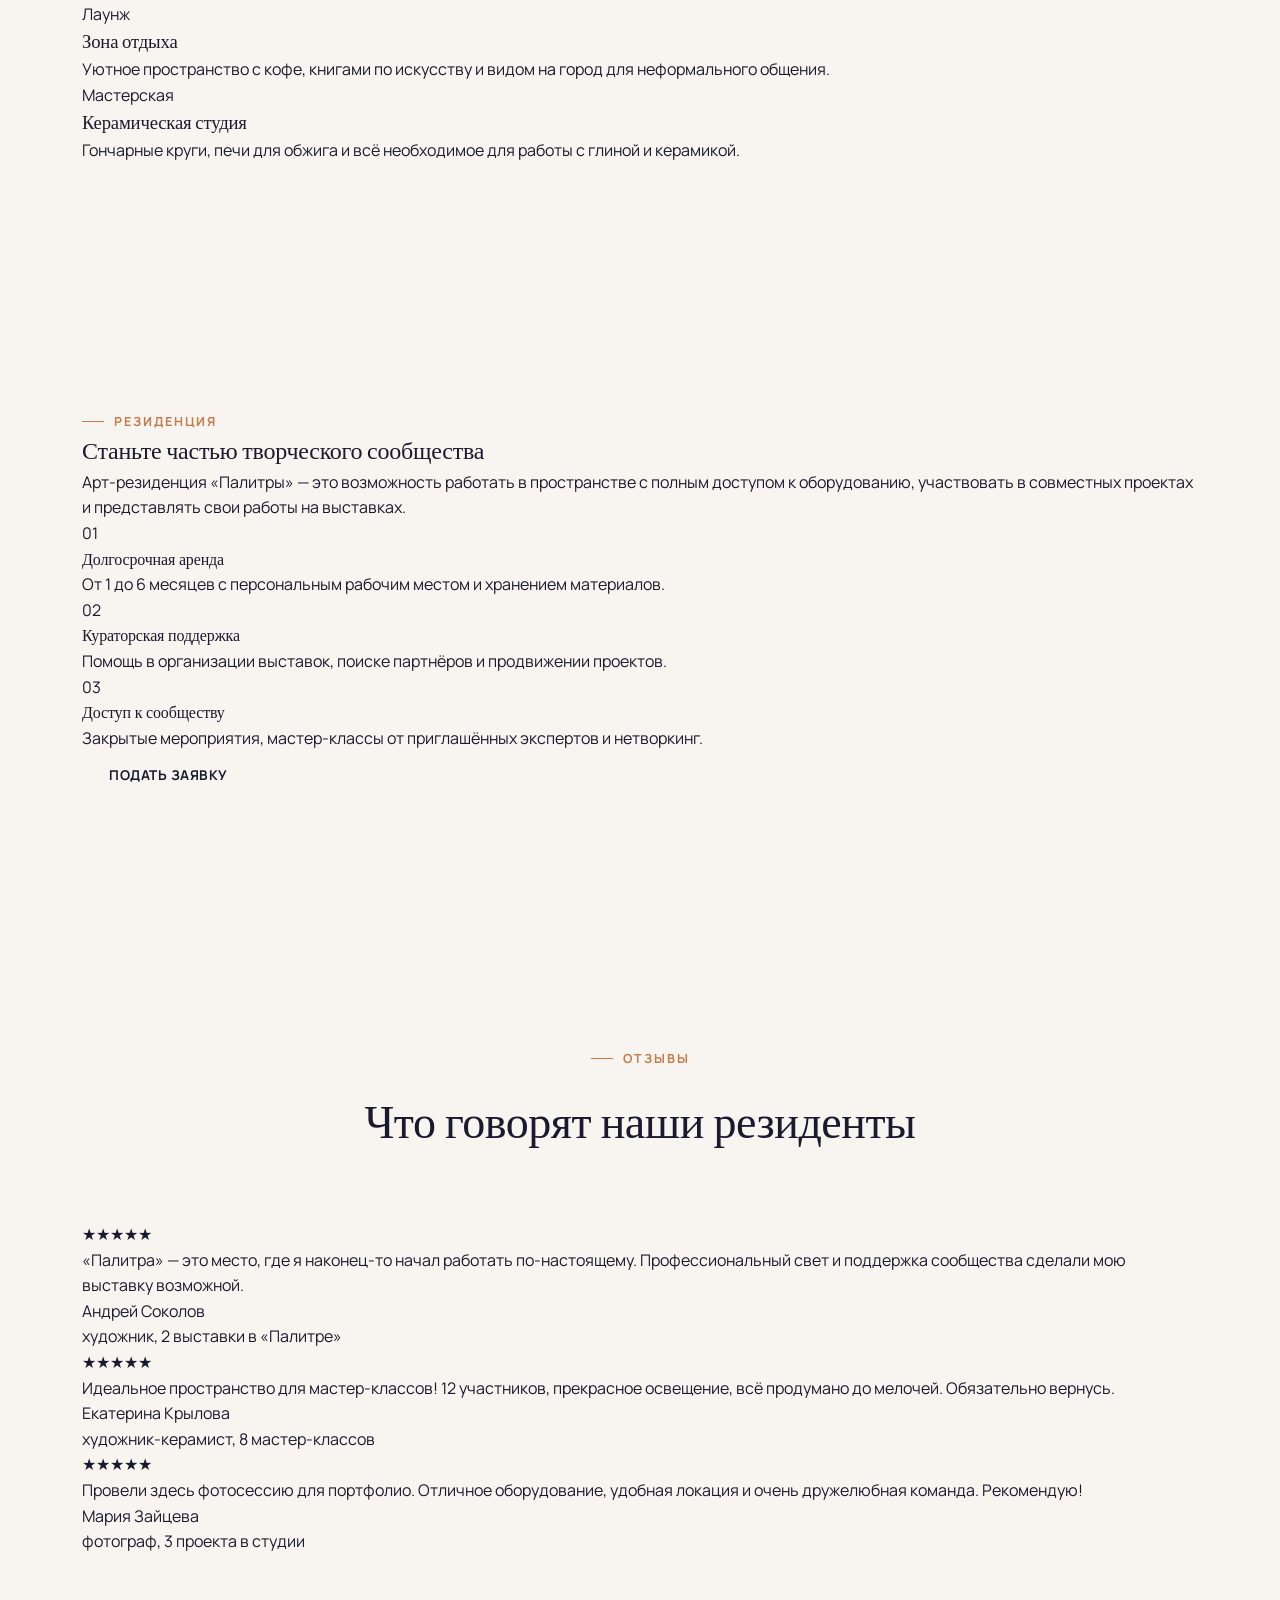
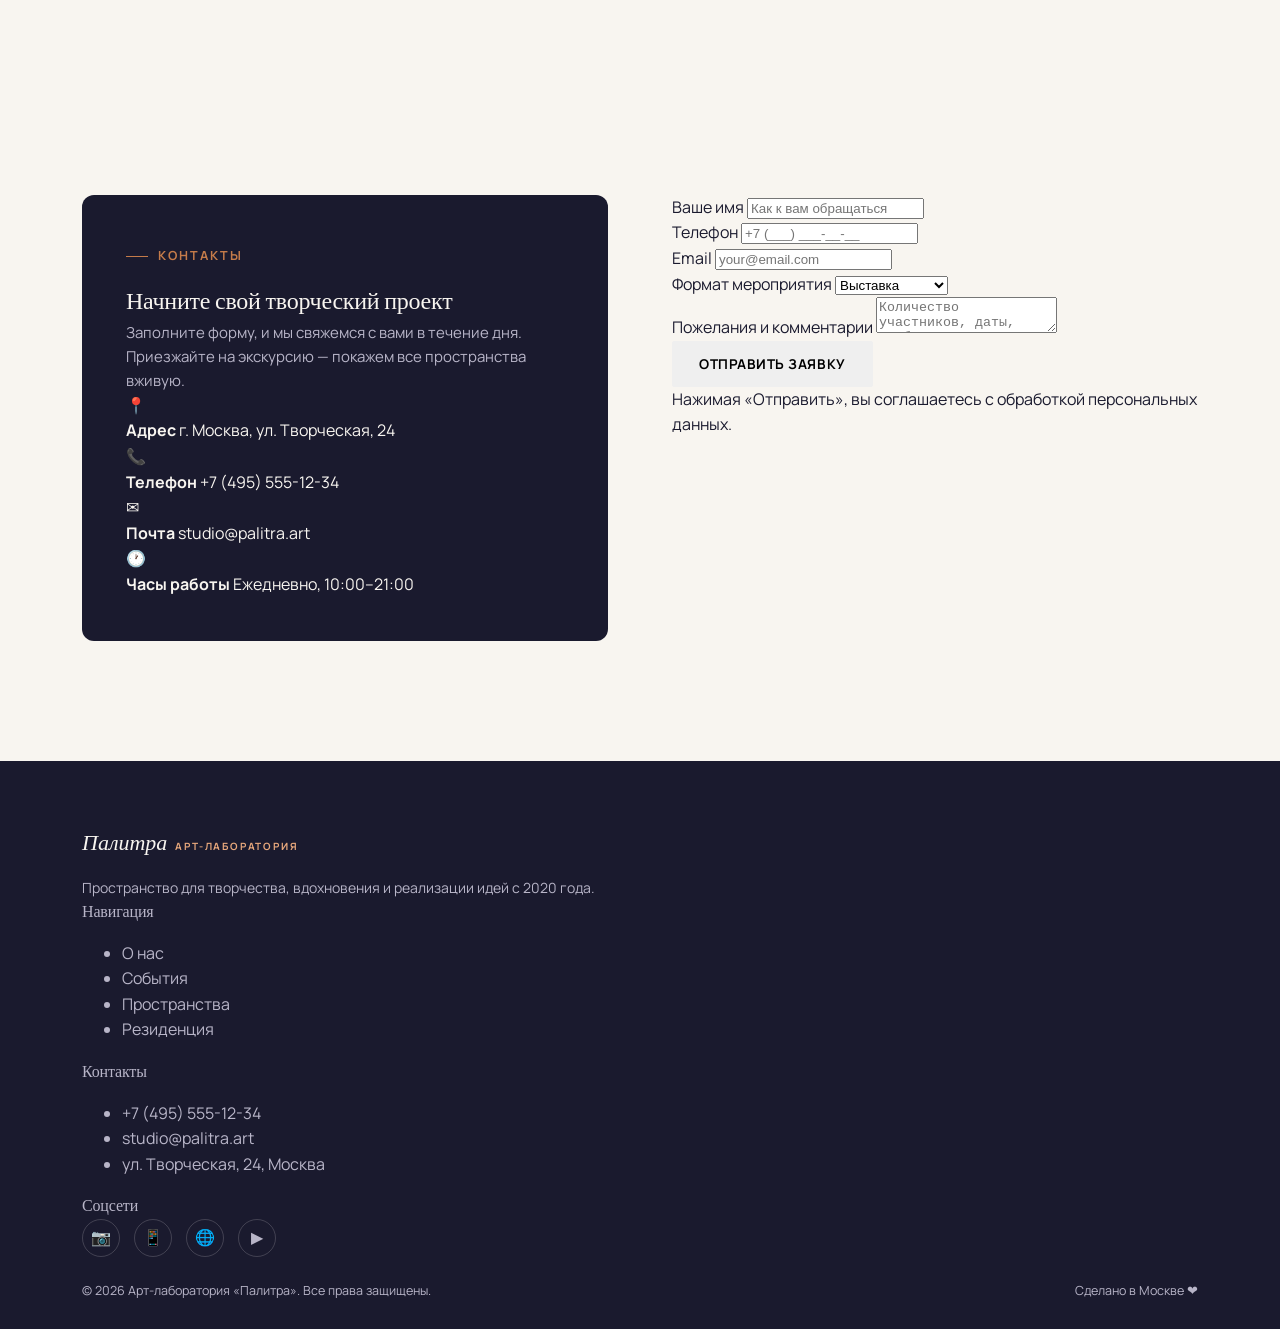
==== commit c1980613: "Update index.html" ====
--- a/index.html
+++ b/index.html
@@ -3,8 +3,8 @@
 <head>
 <meta charset="UTF-8">
 <meta name="viewport" content="width=device-width, initial-scale=1.0">
-<title>Арт-пространство «Этюд» — творческая студия</title>
-<meta name="description" content="Творческая студия для мастер-классов, выставок, воркшопов и арт-вечеринок от 10 до 80 человек.">
+<title>Арт-лаборатория «Палитра» — пространство для творчества</title>
+<meta name="description" content="Креативное пространство для художников, дизайнеров и творческих людей. Мастер-классы, выставки, резиденции и воркшопы.">
 <link rel="preconnect" href="https://fonts.googleapis.com">
 <link rel="preconnect" href="https://fonts.gstatic.com" crossorigin>
 <link href="https://fonts.googleapis.com/css2?family=Fraunces:ital,opsz,wght@0,9..144,300;0,9..144,400;0,9..144,500;0,9..144,600;1,9..144,400;1,9..144,500&family=Manrope:wght@400;500;600;700;800&display=swap" rel="stylesheet">
@@ -14,20 +14,20 @@
 
 <header class="site-header" id="siteHeader">
   <div class="wrap">
-    <a href="#hero" class="logo">Этюд <small>арт-пространство</small></a>
+    <a href="#hero" class="logo">Палитра <small>арт-лаборатория</small></a>
     <nav class="site-nav">
       <ul>
-        <li><a href="#about">О пространстве</a></li>
-        <li><a href="#services">Форматы</a></li>
-        <li><a href="#gallery">Галерея</a></li>
-        <li><a href="#process">Как это работает</a></li>
-        <li><a href="#testimonials">Отзывы</a></li>
+        <li><a href="#about">О нас</a></li>
+        <li><a href="#events">События</a></li>
+        <li><a href="#spaces">Пространства</a></li>
+        <li><a href="#residency">Резиденция</a></li>
+        <li><a href="#reviews">Отзывы</a></li>
         <li><a href="#contact">Контакты</a></li>
       </ul>
     </nav>
     <div class="header-actions">
-      <a href="#contact" class="btn btn-outline">Свободные даты</a>
-      <a href="#contact" class="btn btn-gold">Забронировать</a>
+      <a href="#contact" class="btn btn-outline">Забронировать</a>
+      <a href="#contact" class="btn btn-primary">Стать резидентом</a>
       <button class="nav-toggle" id="navToggle" aria-label="Открыть меню">
         <span></span><span></span><span></span>
       </button>
@@ -37,290 +37,319 @@
 
 <div class="mobile-nav" id="mobileNav">
   <button class="close-btn" id="navClose" aria-label="Закрыть меню">✕</button>
-  <a href="#about">О пространстве</a>
-  <a href="#services">Форматы</a>
-  <a href="#gallery">Галерея</a>
-  <a href="#process">Как это работает</a>
-  <a href="#testimonials">Отзывы</a>
+  <a href="#about">О нас</a>
+  <a href="#events">События</a>
+  <a href="#spaces">Пространства</a>
+  <a href="#residency">Резиденция</a>
+  <a href="#reviews">Отзывы</a>
   <a href="#contact">Контакты</a>
 </div>
 
 <section class="hero" id="hero">
-  <div class="hero-arch">
-    <svg viewBox="0 0 300 420" fill="none">
-      <path d="M20 420V150C20 76 80 20 150 20C220 20 280 76 280 150V420" stroke="#E8A87C" stroke-opacity="0.55" stroke-width="1.2"/>
-      <path d="M55 420V155C55 96 96 52 150 52C204 52 245 96 245 155V420" stroke="#E8A87C" stroke-opacity="0.3" stroke-width="1"/>
-    </svg>
-  </div>
+  <div class="hero-bg"></div>
   <div class="wrap">
     <div class="hero-content">
-      <div class="eyebrow">Творческое пространство для вдохновения</div>
-      <h1>Место, где рождаются <em>идеи и шедевры</em></h1>
-      <p class="hero-sub">Арт-пространство «Этюд» — светлая студия, выставочный зал и уютная лаунж-зона для мастер-классов, выставок, воркшопов и творческих встреч от 10 до 80 человек.</p>
+      <div class="eyebrow">Творческая лаборатория</div>
+      <h1>Создавай, <em>вдохновляй,</em> твори</h1>
+      <p class="hero-sub">Арт-лаборатория «Палитра» — это 600 м² света, воздуха и свободы для художников, дизайнеров, фотографов и всех, кто ищет пространство для реализации идей.</p>
       <div class="hero-cta">
-        <a href="#contact" class="btn btn-gold">Забронировать пространство</a>
-        <a href="#gallery" class="btn btn-outline">Смотреть галерею</a>
-      </div>
-    </div>
-  </div>
-  <div class="hero-scroll">Листайте вниз</div>
-</section>
-
-<div class="stats">
-  <div class="wrap">
-    <div class="stat"><div class="num">5 лет</div><div class="label">вдохновляем творцов</div></div>
-    <div class="stat"><div class="num">280+</div><div class="label">проведённых мероприятий</div></div>
-    <div class="stat"><div class="num">80</div><div class="label">гостей вмещает студия</div></div>
-    <div class="stat"><div class="num">1</div><div class="label">команда на всё мероприятие</div></div>
-  </div>
-</div>
+        <a href="#contact" class="btn btn-primary">Забронировать пространство</a>
+        <a href="#spaces" class="btn btn-outline">Изучить пространства</a>
+      </div>
+      <div class="hero-stats">
+        <div class="hero-stat">
+          <span class="hero-stat-num">600</span>
+          <span class="hero-stat-label">м² творчества</span>
+        </div>
+        <div class="hero-stat">
+          <span class="hero-stat-num">12</span>
+          <span class="hero-stat-label">зон для работы</span>
+        </div>
+        <div class="hero-stat">
+          <span class="hero-stat-num">∞</span>
+          <span class="hero-stat-label">идей</span>
+        </div>
+      </div>
+    </div>
+  </div>
+</section>
 
 <section class="about" id="about">
-  <div class="wrap about-grid">
-    <div class="about-art reveal">
-      <svg viewBox="0 0 400 500" fill="none">
-        <circle cx="330" cy="70" r="90" fill="#C47B4A" opacity="0.18"/>
-        <path d="M40 480 Q40 300 120 260 Q60 220 90 140 Q150 170 160 240 Q180 120 260 80 Q250 180 190 250 Q280 230 340 300 Q250 300 200 340 Q300 380 300 460" stroke="#E8A87C" stroke-width="1.2" opacity="0.6"/>
-      </svg>
-    </div>
-    <div class="about-text reveal">
-      <div class="eyebrow">О пространстве</div>
-      <h2>Светлая студия в центре города с атмосферой творчества</h2>
-      <p>Мы создали пространство, где художники, музыканты, фотографы и все творческие люди могут воплощать свои идеи. Высокие потолки, панорамные окна и профессиональное освещение делают «Этюд» идеальным местом для любых творческих проектов.</p>
-      <p>Наш координатор сопровождает вас на всех этапах — от планирования до реализации. Мы помогаем с организацией выставок, мастер-классов, фотосессий и арт-вечеринок. Вы фокусируетесь на творчестве, а мы заботимся о технических деталях.</p>
-      <div class="about-signature">
-        <div class="sig-name">Екатерина Морозова</div>
-        <div class="sig-role">основатель арт-пространства «Этюд»</div>
-      </div>
-    </div>
-  </div>
-</section>
-
-<section class="services" id="services">
+  <div class="wrap">
+    <div class="about-grid">
+      <div class="about-text reveal">
+        <div class="eyebrow">О нас</div>
+        <h2>Пространство, где идеи обретают форму</h2>
+        <p>«Палитра» родилась из желания создать место, где творческие люди могли бы работать, общаться и расти. Мы открыли двери в 2020 году, и с тех пор здесь прошло более 200 выставок, мастер-классов и резиденций.</p>
+        <p>Наша философия — дать художникам всё необходимое: свет, оборудование, атмосферу и сообщество. Мы не просто сдаём квадратные метры — мы создаём экосистему для творчества.</p>
+        <div class="about-features">
+          <div class="about-feature">
+            <div class="about-feature-icon">✦</div>
+            <div>
+              <h4>Профессиональное освещение</h4>
+              <p>Система света, адаптируемая под живопись, скульптуру и фотографию</p>
+            </div>
+          </div>
+          <div class="about-feature">
+            <div class="about-feature-icon">✦</div>
+            <div>
+              <h4>Сообщество единомышленников</h4>
+              <p>Регулярные встречи, открытые просмотры и совместные проекты</p>
+            </div>
+          </div>
+          <div class="about-feature">
+            <div class="about-feature-icon">✦</div>
+            <div>
+              <h4>Гибкие форматы</h4>
+              <p>От часовой аренды до долгосрочных резиденций — выбирайте свой ритм</p>
+            </div>
+          </div>
+        </div>
+      </div>
+      <div class="about-visual reveal">
+        <div class="about-visual-inner"></div>
+      </div>
+    </div>
+  </div>
+</section>
+
+<section class="events" id="events">
+  <div class="wrap">
+    <div class="section-head center reveal">
+      <div class="eyebrow">События</div>
+      <h2>Что происходит в «Палитре»</h2>
+      <p>Каждую неделю — новые события. Присоединяйтесь к нашему творческому сообществу.</p>
+    </div>
+    <div class="events-grid reveal">
+      <div class="event-card">
+        <div class="event-date">15-17 августа</div>
+        <h3>Международная резиденция</h3>
+        <p>Трёхдневный интенсив с приглашёнными художниками из Европы. Работа в группах, открытые просмотры и итоговая выставка.</p>
+        <a href="#" class="event-link">Узнать подробнее →</a>
+      </div>
+      <div class="event-card">
+        <div class="event-date">28 августа</div>
+        <h3>Вечерняя арт-вечеринка</h3>
+        <p>Неформальная встреча художников, музыкантов и всех творческих людей. Живая музыка, перформансы и свободное общение.</p>
+        <a href="#" class="event-link">Узнать подробнее →</a>
+      </div>
+      <div class="event-card">
+        <div class="event-date">Каждый вторник</div>
+        <h3>Открытая мастерская</h3>
+        <p>Приходите работать в общей студии, обмениваться опытом и находить единомышленников. Вход свободный для резидентов.</p>
+        <a href="#" class="event-link">Узнать подробнее →</a>
+      </div>
+      <div class="event-card">
+        <div class="event-date">1-30 сентября</div>
+        <h3>Выставка «Новые формы»</h3>
+        <p>Экспозиция работ молодых скульпторов и керамистов. Вернисаж — 1 сентября в 19:00. Вход свободный.</p>
+        <a href="#" class="event-link">Узнать подробнее →</a>
+      </div>
+    </div>
+  </div>
+</section>
+
+<section class="spaces" id="spaces">
   <div class="wrap">
     <div class="section-head reveal">
-      <div class="eyebrow">Форматы</div>
-      <h2>Для каждого творческого проекта — своя атмосфера</h2>
-      <p>Мы адаптируем пространство под ваш формат, а не наоборот.</p>
-    </div>
-  </div>
-  <div class="wrap">
-    <div class="service-grid reveal">
-      <div class="service-card">
-        <svg class="icon" viewBox="0 0 40 40" fill="none" stroke="currentColor" stroke-width="1.4"><path d="M20 6l4 8h9l-7 6 3 9-9-6-9 6 3-9-7-6h9z"/></svg>
-        <h3>Мастер-классы</h3>
-        <p>Живопись, керамика, коллаж, фотография — проводите обучение в светлой и вдохновляющей студии.</p>
-      </div>
-      <div class="service-card">
-        <svg class="icon" viewBox="0 0 40 40" fill="none" stroke="currentColor" stroke-width="1.4"><path d="M8 34V16l12-8 12 8v18M16 34v-8h8v8"/></svg>
-        <h3>Выставки</h3>
-        <p>Персональные и групповые выставки с профессиональным светом, системой подвеса и зоной для вернисажа.</p>
-      </div>
-      <div class="service-card">
-        <svg class="icon" viewBox="0 0 40 40" fill="none" stroke="currentColor" stroke-width="1.4"><path d="M20 4v6M12 22c0-6 4-9 8-9s8 3 8 9M8 22h24l-2 12H10L8 22z"/></svg>
-        <h3>Воркшопы и лекции</h3>
-        <p>Конференции, творческие встречи, лекции — пространство легко трансформируется под любой формат.</p>
-      </div>
-      <div class="service-card">
-        <svg class="icon" viewBox="0 0 40 40" fill="none" stroke="currentColor" stroke-width="1.4"><path d="M20 34c8-4 14-10 14-18a8 8 0 00-14-5 8 8 0 00-14 5c0 8 6 14 14 18z"/></svg>
-        <h3>Фотосессии</h3>
-        <p>Студия с естественным и искусственным светом, разнообразными фонами и реквизитом для съёмок.</p>
-      </div>
-    </div>
-  </div>
-</section>
-
-<section class="gallery" id="gallery">
-  <div class="wrap">
-    <div class="section-head reveal">
-      <div class="eyebrow">Галерея</div>
-      <h2>Одно пространство — бесконечные возможности</h2>
-      <p>От камерных воркшопов до масштабных выставок — «Этюд» адаптируется под любой творческий проект.</p>
-    </div>
-    <div class="gallery-grid reveal">
-      <div class="gal-item a"><span class="gal-tag">До 80 гостей</span><span>Главный выставочный зал</span></div>
-      <div class="gal-item"><span class="gal-tag">Творчество</span><span>Мастерская с мольбертами</span></div>
-      <div class="gal-item rose"><span class="gal-tag">Отдых</span><span>Лаунж-зона с кофе</span></div>
-      <div class="gal-item"><span class="gal-tag">Свет</span><span>Студийное освещение</span></div>
-      <div class="gal-item rose"><span class="gal-tag">Атмосфера</span><span>Зона для вернисажей</span></div>
-    </div>
-  </div>
-</section>
-
-<section class="process" id="process">
-  <div class="wrap">
-    <div class="section-head reveal">
-      <div class="eyebrow">Как это работает</div>
-      <h2>Четыре шага к вашему творческому событию</h2>
-      <p>Мы сделали процесс организации максимально простым и прозрачным.</p>
-    </div>
-    <div class="thread">
-      <div class="thread-step">
-        <div class="thread-node">01</div>
-        <h3>Идея и встреча</h3>
-        <p>Обсуждаем ваш проект, формат, количество участников и творческие потребности. Проводим экскурсию по пространству.</p>
-      </div>
-      <div class="thread-step">
-        <div class="thread-node">02</div>
-        <h3>Планирование</h3>
-        <p>Разрабатываем план мероприятия, подбираем оборудование, реквизит и дополнительные услуги. Утверждаем сценарий.</p>
-      </div>
-      <div class="thread-step">
-        <div class="thread-node">03</div>
-        <h3>Подготовка</h3>
-        <p>За 2-3 дня до события проводим финальную встречу, проверяем технику, расставляем мебель и готовим пространство.</p>
-      </div>
-      <div class="thread-step">
-        <div class="thread-node">04</div>
-        <h3>Ваше событие</h3>
-        <p>Координатор на площадке всё время мероприятия. Вы полностью погружаетесь в творческий процесс.</p>
-      </div>
-    </div>
-  </div>
-</section>
-
-<section class="testimonials" id="testimonials">
-  <div class="wrap">
-    <div class="section-head reveal">
+      <div class="eyebrow">Пространства</div>
+      <h2>Шесть зон — шесть настроений</h2>
+      <p>Каждое пространство «Палитры» создано для конкретного вида творчества.</p>
+    </div>
+    <div class="spaces-grid reveal">
+      <div class="space-card space-card--large">
+        <div class="space-card-content">
+          <span class="space-tag">До 60 человек</span>
+          <h3>Главный зал</h3>
+          <p>Выставки, презентации, лекции и перформансы. Трансформируемое пространство с профессиональным светом.</p>
+        </div>
+      </div>
+      <div class="space-card">
+        <div class="space-card-content">
+          <span class="space-tag">Студия</span>
+          <h3>Мастерская живописи</h3>
+          <p>12 мольбертов, панорамные окна и система естественного освещения для работы с цветом.</p>
+        </div>
+      </div>
+      <div class="space-card">
+        <div class="space-card-content">
+          <span class="space-tag">Фотостудия</span>
+          <h3>Световая комната</h3>
+          <p>Полный комплект софтбоксов, фонов и отражателей. Идеально для предметной и портретной съёмки.</p>
+        </div>
+      </div>
+      <div class="space-card">
+        <div class="space-card-content">
+          <span class="space-tag">Лаунж</span>
+          <h3>Зона отдыха</h3>
+          <p>Уютное пространство с кофе, книгами по искусству и видом на город для неформального общения.</p>
+        </div>
+      </div>
+      <div class="space-card">
+        <div class="space-card-content">
+          <span class="space-tag">Мастерская</span>
+          <h3>Керамическая студия</h3>
+          <p>Гончарные круги, печи для обжига и всё необходимое для работы с глиной и керамикой.</p>
+        </div>
+      </div>
+    </div>
+  </div>
+</section>
+
+<section class="residency" id="residency">
+  <div class="wrap">
+    <div class="residency-grid">
+      <div class="residency-content reveal">
+        <div class="eyebrow">Резиденция</div>
+        <h2>Станьте частью творческого сообщества</h2>
+        <p>Арт-резиденция «Палитры» — это возможность работать в пространстве с полным доступом к оборудованию, участвовать в совместных проектах и представлять свои работы на выставках.</p>
+        <div class="residency-features">
+          <div class="residency-feature">
+            <span class="residency-feature-num">01</span>
+            <div>
+              <h4>Долгосрочная аренда</h4>
+              <p>От 1 до 6 месяцев с персональным рабочим местом и хранением материалов.</p>
+            </div>
+          </div>
+          <div class="residency-feature">
+            <span class="residency-feature-num">02</span>
+            <div>
+              <h4>Кураторская поддержка</h4>
+              <p>Помощь в организации выставок, поиске партнёров и продвижении проектов.</p>
+            </div>
+          </div>
+          <div class="residency-feature">
+            <span class="residency-feature-num">03</span>
+            <div>
+              <h4>Доступ к сообществу</h4>
+              <p>Закрытые мероприятия, мастер-классы от приглашённых экспертов и нетворкинг.</p>
+            </div>
+          </div>
+        </div>
+        <a href="#contact" class="btn btn-primary">Подать заявку</a>
+      </div>
+      <div class="residency-visual reveal">
+        <div class="residency-visual-inner"></div>
+      </div>
+    </div>
+  </div>
+</section>
+
+<section class="reviews" id="reviews">
+  <div class="wrap">
+    <div class="section-head center reveal">
       <div class="eyebrow">Отзывы</div>
-      <h2>Что говорят художники и организаторы</h2>
-    </div>
-    <div class="t-grid reveal">
-      <div class="t-card">
-        <p class="t-quote">«Потрясающее пространство для выставки! Профессиональный свет и удобная система подвеса — всё продумано до мелочей».</p>
-        <div class="t-meta">
-          <div class="t-avatar"></div>
-          <div><div class="t-name">Александра В.</div><div class="t-event">художник, персональная выставка</div></div>
-        </div>
-      </div>
-      <div class="t-card">
-        <p class="t-quote">«Провели двухдневный воркшоп по фотографии — студия идеально подошла для обучения. Координатор помогла со всей логистикой».</p>
-        <div class="t-meta">
-          <div class="t-avatar"></div>
-          <div><div class="t-name">Михаил П.</div><div class="t-event">фотограф, воркшоп на 20 человек</div></div>
-        </div>
-      </div>
-      <div class="t-card">
-        <p class="t-quote">«Уютная атмосфера, отличный свет и внимательная команда. Провели арт-вечеринку — все гости были в восторге».</p>
-        <div class="t-meta">
-          <div class="t-avatar"></div>
-          <div><div class="t-name">Екатерина и Сергей</div><div class="t-event">арт-вечеринка, 35 гостей</div></div>
-        </div>
-      </div>
-    </div>
-  </div>
-</section>
-
-<section class="pricing" id="pricing">
-  <div class="wrap">
-    <div class="section-head center reveal" style="margin-left:auto;margin-right:auto;">
-      <div class="eyebrow">Стоимость аренды</div>
-      <h2>Прозрачные условия для любого проекта</h2>
-      <p>Итоговая стоимость зависит от формата мероприятия, сезона и дополнительных услуг — рассчитаем индивидуально.</p>
-    </div>
-    <div class="price-grid reveal">
-      <div class="price-card">
-        <div class="price-name">Творческий</div>
-        <div class="price-tag">До 20 участников</div>
-        <div class="price-value">от 8 000 ₽ <span>/ час</span></div>
-        <ul class="price-list">
-          <li><svg viewBox="0 0 20 20" fill="currentColor"><path d="M4 10l4 4 8-8"/></svg>Студия с естественным светом</li>
-          <li><svg viewBox="0 0 20 20" fill="currentColor"><path d="M4 10l4 4 8-8"/></svg>Базовая мебель и мольберты</li>
-          <li><svg viewBox="0 0 20 20" fill="currentColor"><path d="M4 10l4 4 8-8"/></svg>Координатор на мероприятии</li>
-        </ul>
-        <a href="#contact" class="btn btn-ink">Уточнить дату</a>
-      </div>
-      <div class="price-card featured">
-        <div class="price-name">Выставочный</div>
-        <div class="price-tag">До 50 гостей</div>
-        <div class="price-value">от 20 000 ₽ <span>/ день</span></div>
-        <ul class="price-list">
-          <li><svg viewBox="0 0 20 20" fill="currentColor"><path d="M4 10l4 4 8-8"/></svg>Полная территория: зал, лаунж, мастерская</li>
-          <li><svg viewBox="0 0 20 20" fill="currentColor"><path d="M4 10l4 4 8-8"/></svg>Профессиональное освещение</li>
-          <li><svg viewBox="0 0 20 20" fill="currentColor"><path d="M4 10l4 4 8-8"/></svg>Система подвеса для картин</li>
-          <li><svg viewBox="0 0 20 20" fill="currentColor"><path d="M4 10l4 4 8-8"/></svg>Помощь в организации вернисажа</li>
-        </ul>
-        <a href="#contact" class="btn btn-gold">Уточнить дату</a>
-      </div>
-      <div class="price-card">
-        <div class="price-name">Premium</div>
-        <div class="price-tag">До 80 гостей</div>
-        <div class="price-value">от 35 000 ₽ <span>/ день</span></div>
-        <ul class="price-list">
-          <li><svg viewBox="0 0 20 20" fill="currentColor"><path d="M4 10l4 4 8-8"/></svg>Полная территория + прилегающая зона</li>
-          <li><svg viewBox="0 0 20 20" fill="currentColor"><path d="M4 10l4 4 8-8"/></svg>Два координатора</li>
-          <li><svg viewBox="0 0 20 20" fill="currentColor"><path d="M4 10l4 4 8-8"/></svg>Репетиция и технический прогон</li>
-          <li><svg viewBox="0 0 20 20" fill="currentColor"><path d="M4 10l4 4 8-8"/></svg>Фото- и видеосъёмка события</li>
-        </ul>
-        <a href="#contact" class="btn btn-ink">Уточнить дату</a>
+      <h2>Что говорят наши резиденты</h2>
+    </div>
+    <div class="reviews-grid reveal">
+      <div class="review-card">
+        <div class="review-stars">★★★★★</div>
+        <p class="review-text">«Палитра» — это место, где я наконец-то начал работать по-настоящему. Профессиональный свет и поддержка сообщества сделали мою выставку возможной.</p>
+        <div class="review-author">
+          <div class="review-avatar"></div>
+          <div>
+            <div class="review-name">Андрей Соколов</div>
+            <div class="review-role">художник, 2 выставки в «Палитре»</div>
+          </div>
+        </div>
+      </div>
+      <div class="review-card">
+        <div class="review-stars">★★★★★</div>
+        <p class="review-text">Идеальное пространство для мастер-классов! 12 участников, прекрасное освещение, всё продумано до мелочей. Обязательно вернусь.</p>
+        <div class="review-author">
+          <div class="review-avatar"></div>
+          <div>
+            <div class="review-name">Екатерина Крылова</div>
+            <div class="review-role">художник-керамист, 8 мастер-классов</div>
+          </div>
+        </div>
+      </div>
+      <div class="review-card">
+        <div class="review-stars">★★★★★</div>
+        <p class="review-text">Провели здесь фотосессию для портфолио. Отличное оборудование, удобная локация и очень дружелюбная команда. Рекомендую!</p>
+        <div class="review-author">
+          <div class="review-avatar"></div>
+          <div>
+            <div class="review-name">Мария Зайцева</div>
+            <div class="review-role">фотограф, 3 проекта в студии</div>
+          </div>
+        </div>
       </div>
     </div>
   </div>
 </section>
 
 <section class="contact" id="contact">
-  <div class="wrap contact-grid">
-    <div class="reveal">
-      <div class="eyebrow">Контакты</div>
-      <h2 style="margin-top:16px; font-size:clamp(28px,3.2vw,40px);">Оставьте заявку — обсудим ваш проект в течение дня</h2>
-      <form id="bookingForm" style="margin-top:36px;">
-        <div class="form-row">
-          <div class="field">
-            <label for="name">Имя</label>
+  <div class="wrap">
+    <div class="contact-grid">
+      <div class="contact-info reveal">
+        <div class="eyebrow">Контакты</div>
+        <h2 style="margin-top:16px;">Начните свой творческий проект</h2>
+        <p>Заполните форму, и мы свяжемся с вами в течение дня. Приезжайте на экскурсию — покажем все пространства вживую.</p>
+        <div class="contact-details">
+          <div class="contact-detail">
+            <div class="contact-detail-icon">📍</div>
+            <div>
+              <strong>Адрес</strong>
+              <span>г. Москва, ул. Творческая, 24</span>
+            </div>
+          </div>
+          <div class="contact-detail">
+            <div class="contact-detail-icon">📞</div>
+            <div>
+              <strong>Телефон</strong>
+              <span>+7 (495) 555-12-34</span>
+            </div>
+          </div>
+          <div class="contact-detail">
+            <div class="contact-detail-icon">✉</div>
+            <div>
+              <strong>Почта</strong>
+              <span>studio@palitra.art</span>
+            </div>
+          </div>
+          <div class="contact-detail">
+            <div class="contact-detail-icon">🕐</div>
+            <div>
+              <strong>Часы работы</strong>
+              <span>Ежедневно, 10:00–21:00</span>
+            </div>
+          </div>
+        </div>
+      </div>
+      <div class="contact-form reveal">
+        <form id="bookingForm">
+          <div class="form-group">
+            <label for="name">Ваше имя</label>
             <input type="text" id="name" name="name" required placeholder="Как к вам обращаться">
           </div>
-          <div class="field">
+          <div class="form-group">
             <label for="phone">Телефон</label>
             <input type="tel" id="phone" name="phone" required placeholder="+7 (___) ___-__-__">
           </div>
-        </div>
-        <div class="form-row">
-          <div class="field">
-            <label for="date">Предполагаемая дата</label>
-            <input type="date" id="date" name="date">
-          </div>
-          <div class="field">
-            <label for="type">Формат мероприятия</label>
-            <select id="type" name="type">
+          <div class="form-group">
+            <label for="email">Email</label>
+            <input type="email" id="email" name="email" placeholder="your@email.com">
+          </div>
+          <div class="form-group">
+            <label for="format">Формат мероприятия</label>
+            <select id="format" name="format">
+              <option>Выставка</option>
               <option>Мастер-класс</option>
-              <option>Выставка</option>
-              <option>Воркшоп</option>
               <option>Фотосессия</option>
               <option>Арт-вечеринка</option>
+              <option>Резиденция</option>
               <option>Другое</option>
             </select>
           </div>
-        </div>
-        <div class="field">
-          <label for="message">Комментарий</label>
-          <textarea id="message" name="message" placeholder="Количество участников, пожелания по формату"></textarea>
-        </div>
-        <button type="submit" class="btn btn-gold">Отправить заявку</button>
-        <p class="field-note">Нажимая «Отправить», вы соглашаетесь с обработкой персональных данных.</p>
-        <p class="form-status" id="formStatus"></p>
-      </form>
-    </div>
-
-    <div class="reveal">
-      <div class="contact-info">
-        <h3>Арт-пространство «Этюд»</h3>
-        <p>Приходите на просмотр — покажем пространство вживую и обсудим все детали вашего творческого проекта.</p>
-        <div class="contact-line">
-          <svg viewBox="0 0 24 24" fill="none" stroke="currentColor" stroke-width="1.5"><path d="M12 21s7-7.5 7-12a7 7 0 10-14 0c0 4.5 7 12 7 12z"/><circle cx="12" cy="9" r="2.5"/></svg>
-          <div><strong>Адрес</strong><span>г. Москва, ул. Арт-стрит, 12</span></div>
-        </div>
-        <div class="contact-line">
-          <svg viewBox="0 0 24 24" fill="none" stroke="currentColor" stroke-width="1.5"><path d="M4 5h4l2 5-2.5 1.5a11 11 0 005 5L14 14l5 2v4a2 2 0 01-2 2C9 22 2 15 2 7a2 2 0 012-2z"/></svg>
-          <div><strong>Телефон</strong><span>+7 (495) 987-65-43</span></div>
-        </div>
-        <div class="contact-line">
-          <svg viewBox="0 0 24 24" fill="none" stroke="currentColor" stroke-width="1.5"><path d="M4 6h16v12H4z"/><path d="M4 7l8 6 8-6"/></svg>
-          <div><strong>Почта</strong><span>studio@etud.space</span></div>
-        </div>
-        <div class="contact-line">
-          <svg viewBox="0 0 24 24" fill="none" stroke="currentColor" stroke-width="1.5"><circle cx="12" cy="12" r="9"/><path d="M12 7v5l3 3"/></svg>
-          <div><strong>Часы просмотра</strong><span>Ежедневно, 10:00–20:00 (по записи)</span></div>
-        </div>
+          <div class="form-group">
+            <label for="message">Пожелания и комментарии</label>
+            <textarea id="message" name="message" placeholder="Количество участников, даты, особые пожелания"></textarea>
+          </div>
+          <button type="submit" class="btn btn-primary">Отправить заявку</button>
+          <p class="form-note">Нажимая «Отправить», вы соглашаетесь с обработкой персональных данных.</p>
+          <p class="form-status" id="formStatus"></p>
+        </form>
       </div>
     </div>
   </div>
@@ -328,26 +357,41 @@
 
 <footer>
   <div class="wrap">
-    <div class="footer-top">
-      <a href="#hero" class="logo" style="color:var(--text-light);">Этюд <small>арт-пространство</small></a>
-      <nav class="footer-nav">
+    <div class="footer-grid">
+      <div class="footer-col">
+        <a href="#hero" class="logo" style="color:var(--text-light);">Палитра <small>арт-лаборатория</small></a>
+        <p style="margin-top:16px;color:var(--text-light-dim);font-size:14px;">Пространство для творчества, вдохновения и реализации идей с 2020 года.</p>
+      </div>
+      <div class="footer-col">
+        <h4>Навигация</h4>
         <ul>
-          <li><a href="#about">О пространстве</a></li>
-          <li><a href="#services">Форматы</a></li>
-          <li><a href="#gallery">Галерея</a></li>
-          <li><a href="#pricing">Стоимость</a></li>
-          <li><a href="#contact">Контакты</a></li>
+          <li><a href="#about">О нас</a></li>
+          <li><a href="#events">События</a></li>
+          <li><a href="#spaces">Пространства</a></li>
+          <li><a href="#residency">Резиденция</a></li>
         </ul>
-      </nav>
-      <div class="footer-social">
-        <a href="#" aria-label="Instagram"><svg width="16" height="16" viewBox="0 0 24 24" fill="none" stroke="currentColor" stroke-width="1.5"><rect x="3" y="3" width="18" height="18" rx="5"/><circle cx="12" cy="12" r="4"/><circle cx="17.5" cy="6.5" r="1"/></svg></a>
-        <a href="#" aria-label="Telegram"><svg width="16" height="16" viewBox="0 0 24 24" fill="none" stroke="currentColor" stroke-width="1.5"><path d="M21 4L3 11l6 2 2 6 3-4 5 3 2-14z"/></svg></a>
-        <a href="#" aria-label="VK"><svg width="16" height="16" viewBox="0 0 24 24" fill="none" stroke="currentColor" stroke-width="1.5"><path d="M4 4h4c.5 4 2.5 7 3.5 7V4h4v6c1 0 3-2 4-6h4c-.6 3-2.5 5.5-4 7 1.5 1 3.5 3.5 4.5 6h-4.2c-.8-2-2.2-3.7-4-4.7V17h-.5C10 17 6 13.5 5 4z" fill="currentColor" stroke="none"/></svg></a>
+      </div>
+      <div class="footer-col">
+        <h4>Контакты</h4>
+        <ul>
+          <li><a href="tel:+74955551234">+7 (495) 555-12-34</a></li>
+          <li><a href="mailto:studio@palitra.art">studio@palitra.art</a></li>
+          <li>ул. Творческая, 24, Москва</li>
+        </ul>
+      </div>
+      <div class="footer-col">
+        <h4>Соцсети</h4>
+        <div class="footer-social">
+          <a href="#" aria-label="Instagram">📷</a>
+          <a href="#" aria-label="Telegram">📱</a>
+          <a href="#" aria-label="VK">🌐</a>
+          <a href="#" aria-label="YouTube">▶</a>
+        </div>
       </div>
     </div>
     <div class="footer-bottom">
-      <span>© 2026 Арт-пространство «Этюд». Все права защищены.</span>
-      <span>г. Москва, ул. Арт-стрит, 12</span>
+      <span>© 2026 Арт-лаборатория «Палитра». Все права защищены.</span>
+      <span>Сделано в Москве ❤</span>
     </div>
   </div>
 </footer>
@@ -355,14 +399,4 @@
 <script src="js/script.js" defer></script>
 
 </body>
-</html>
-  
- 
-  
-  
-  
-
- 
-
- 
- +</html>    
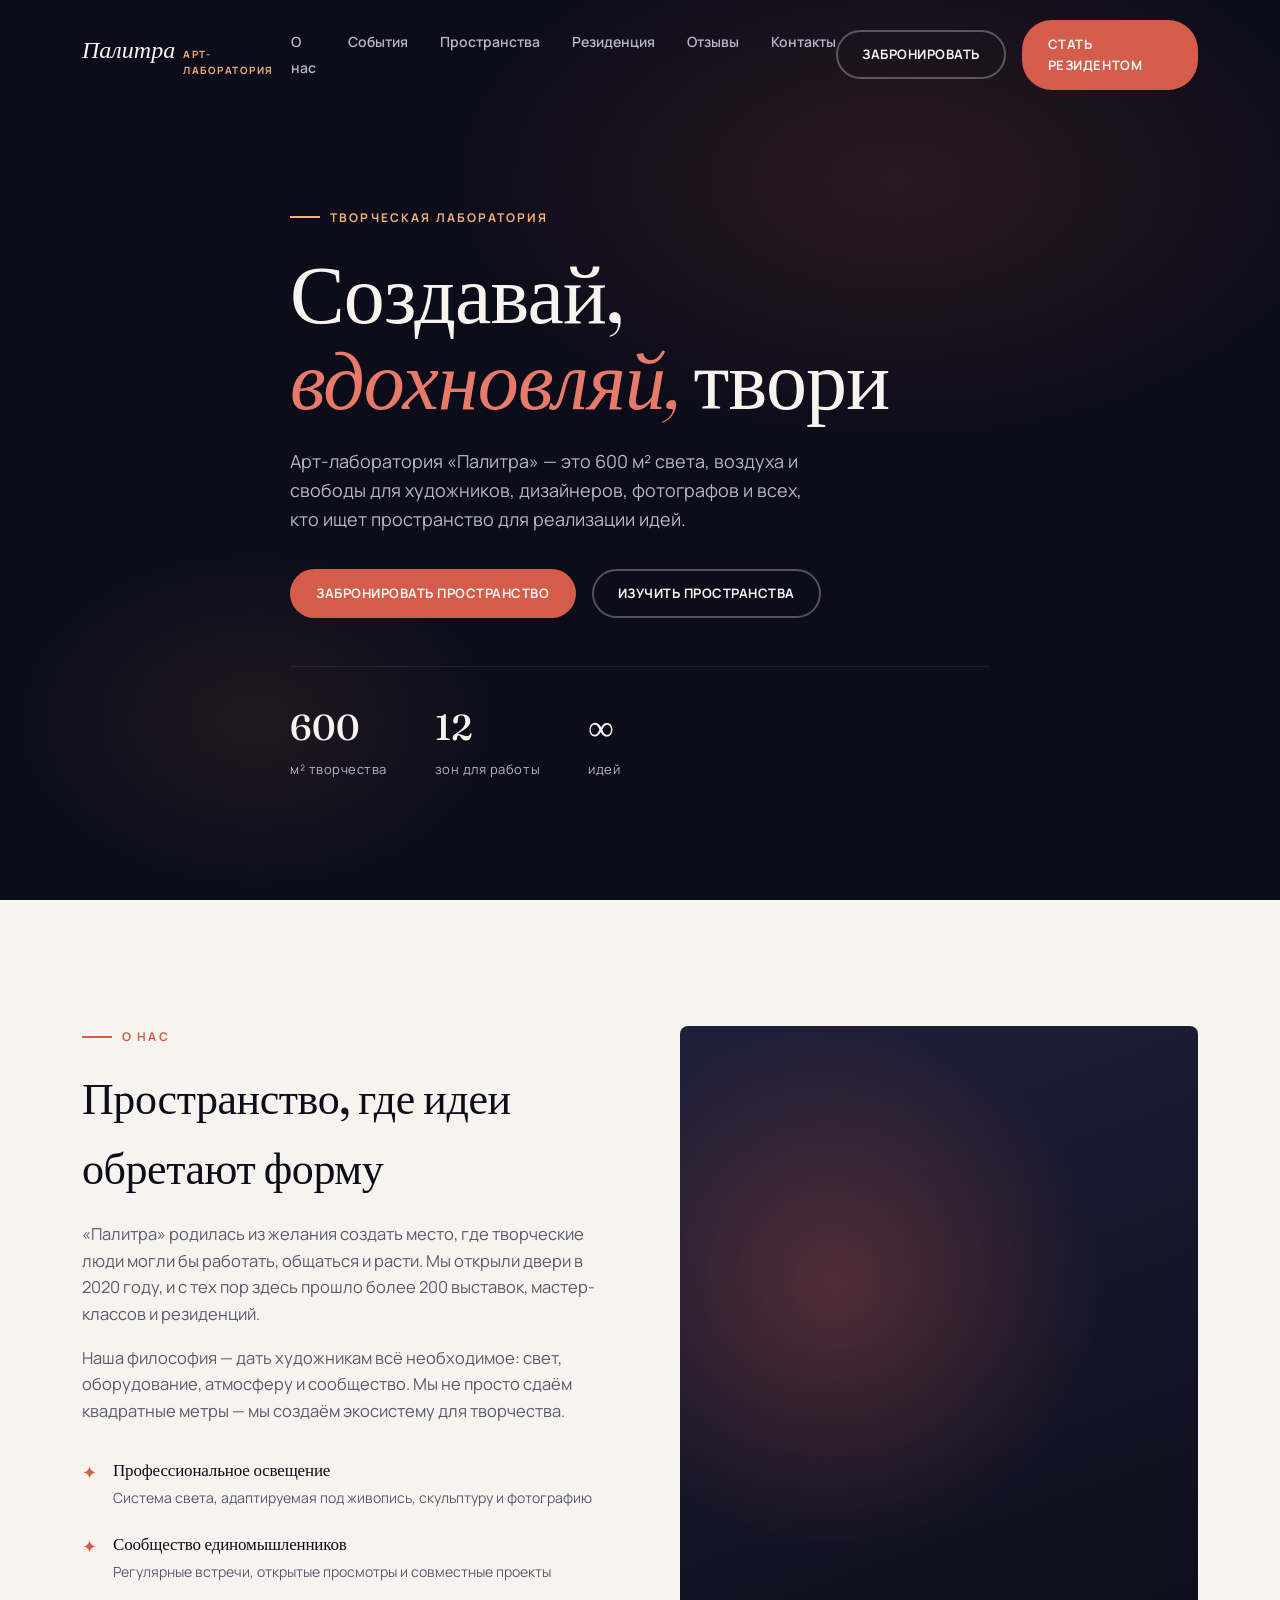
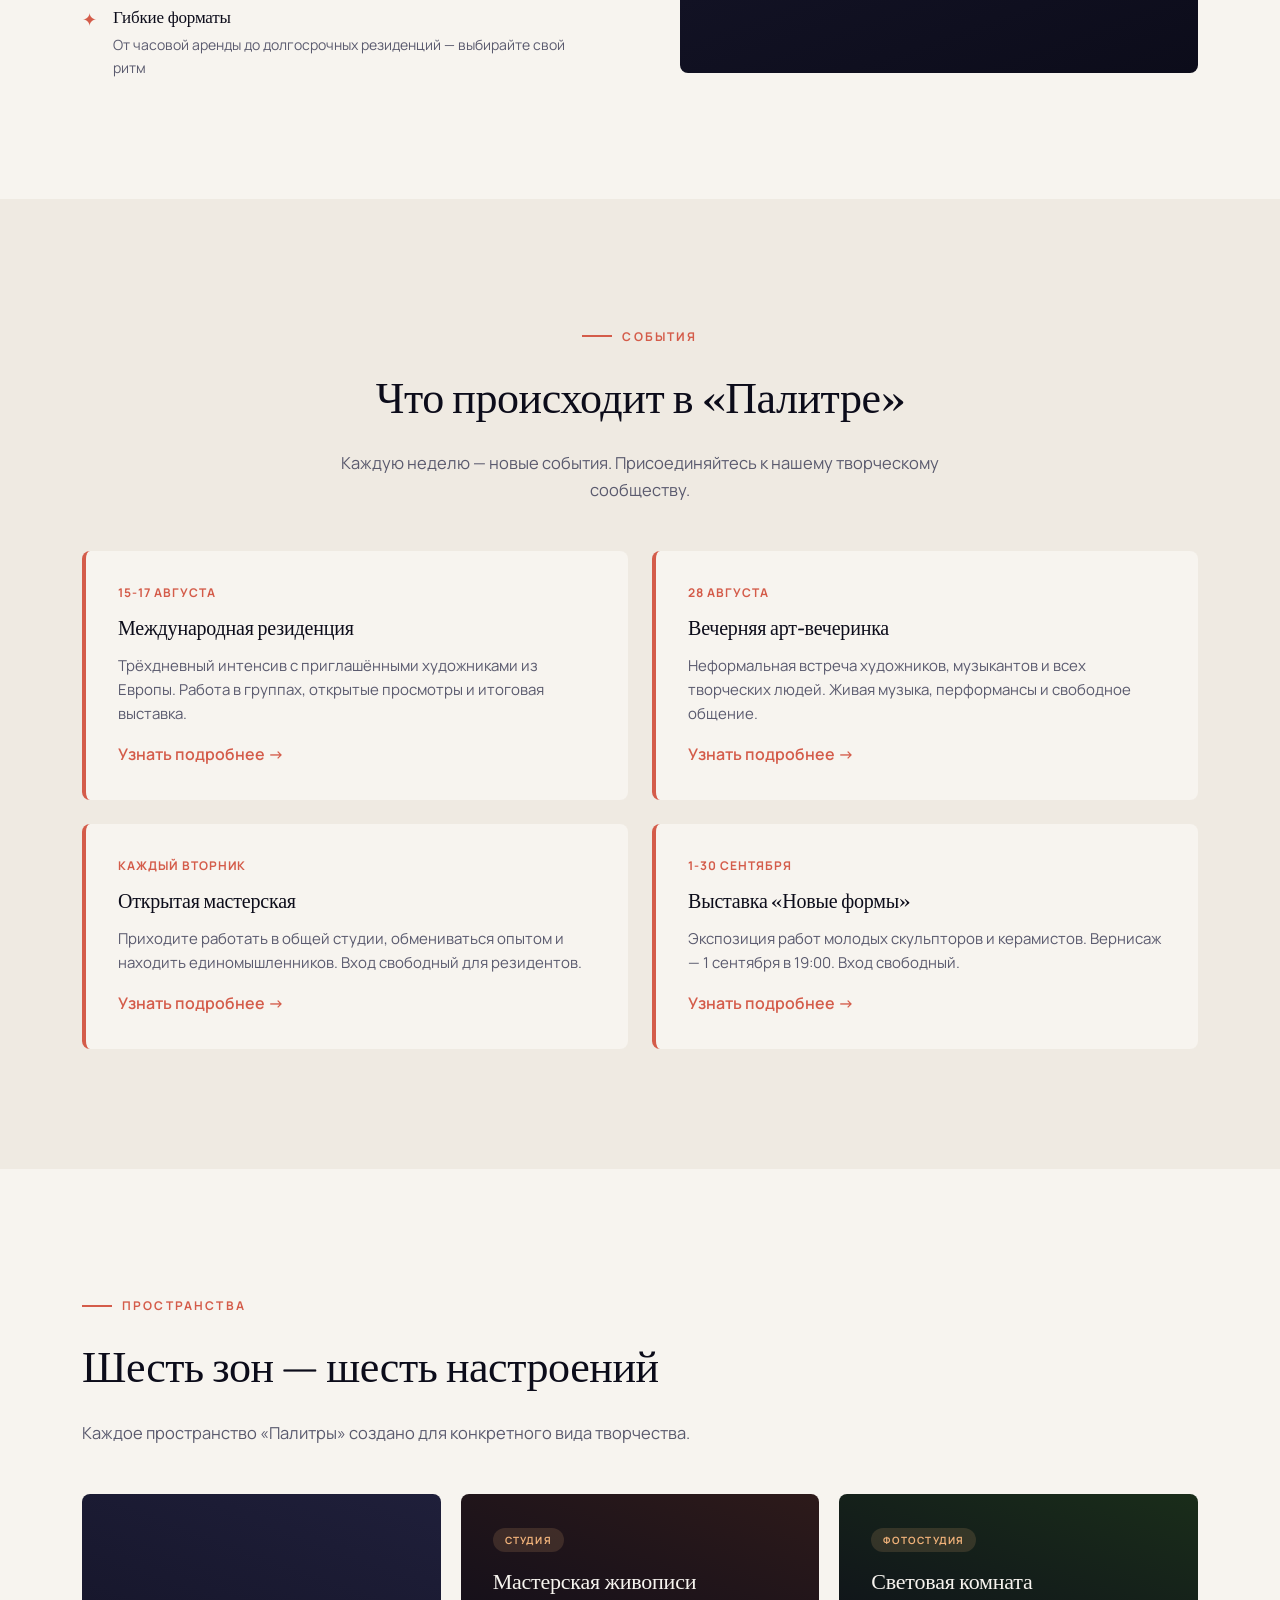
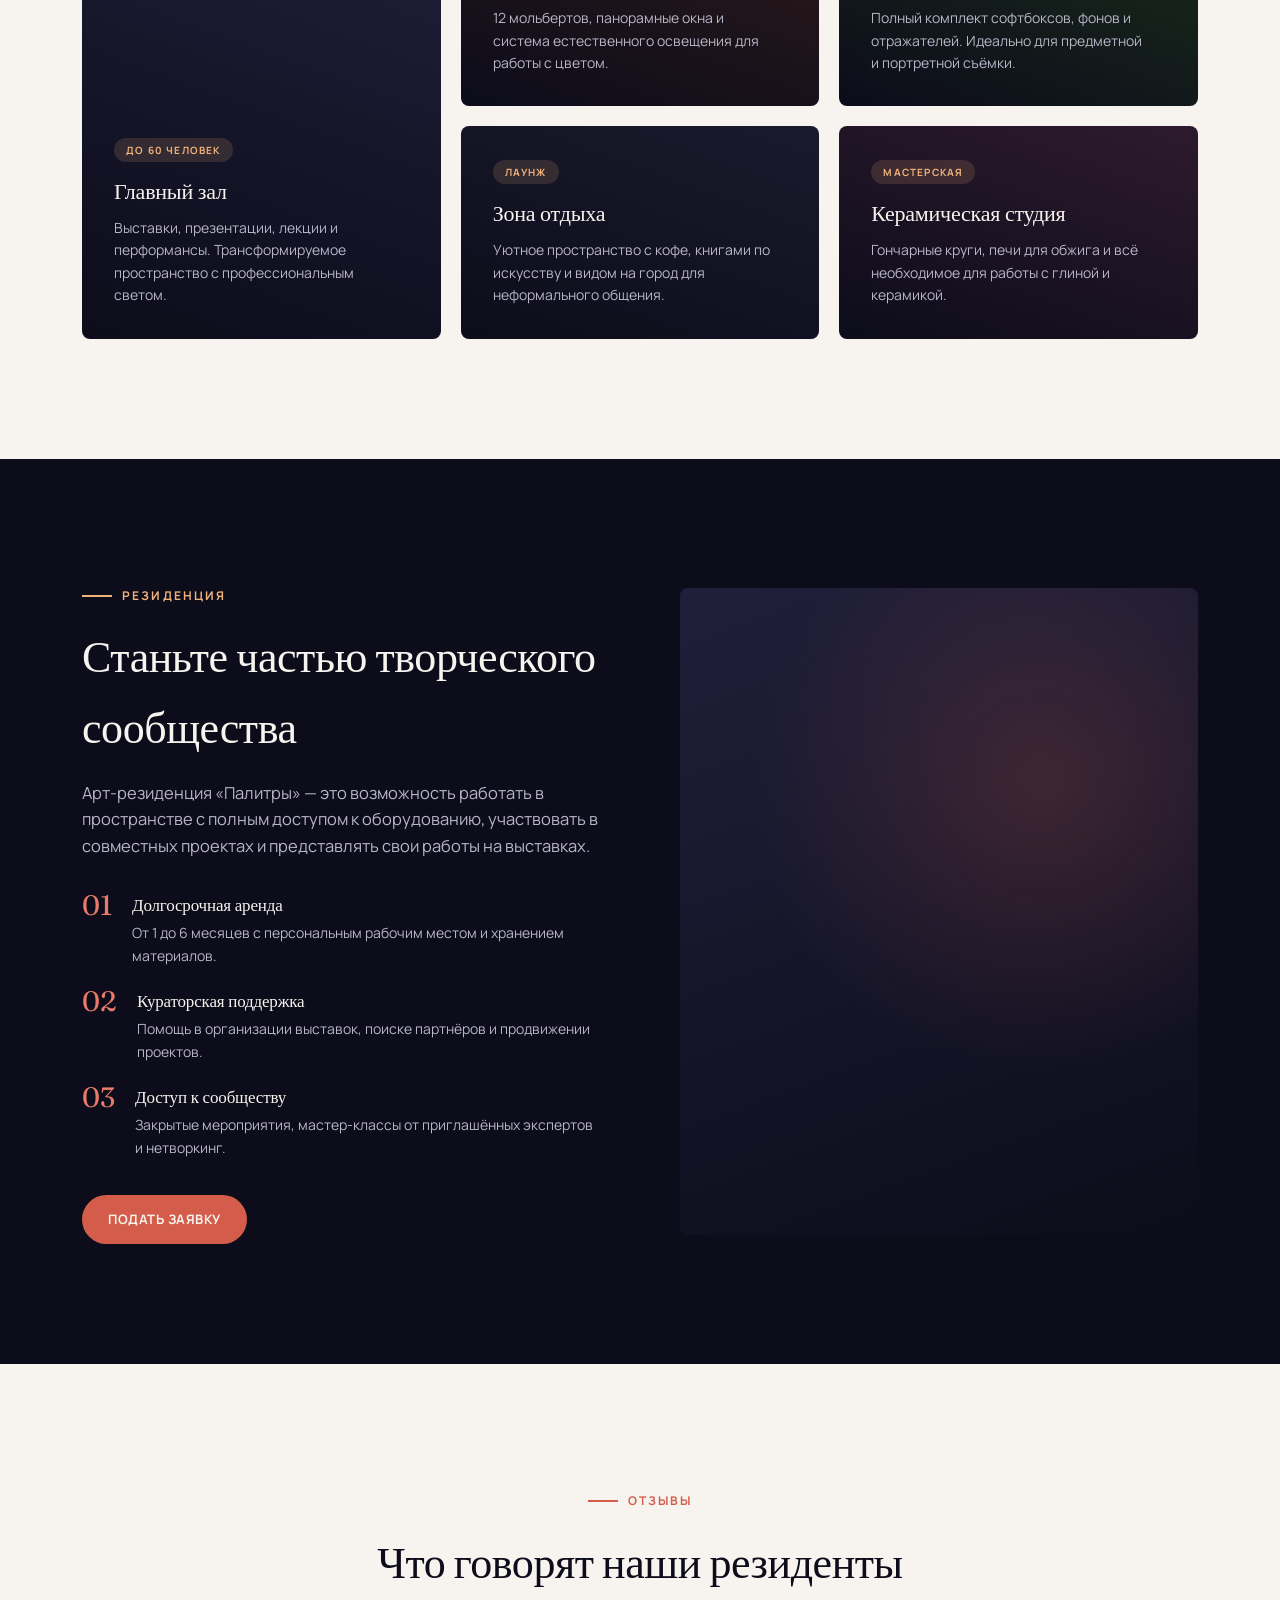
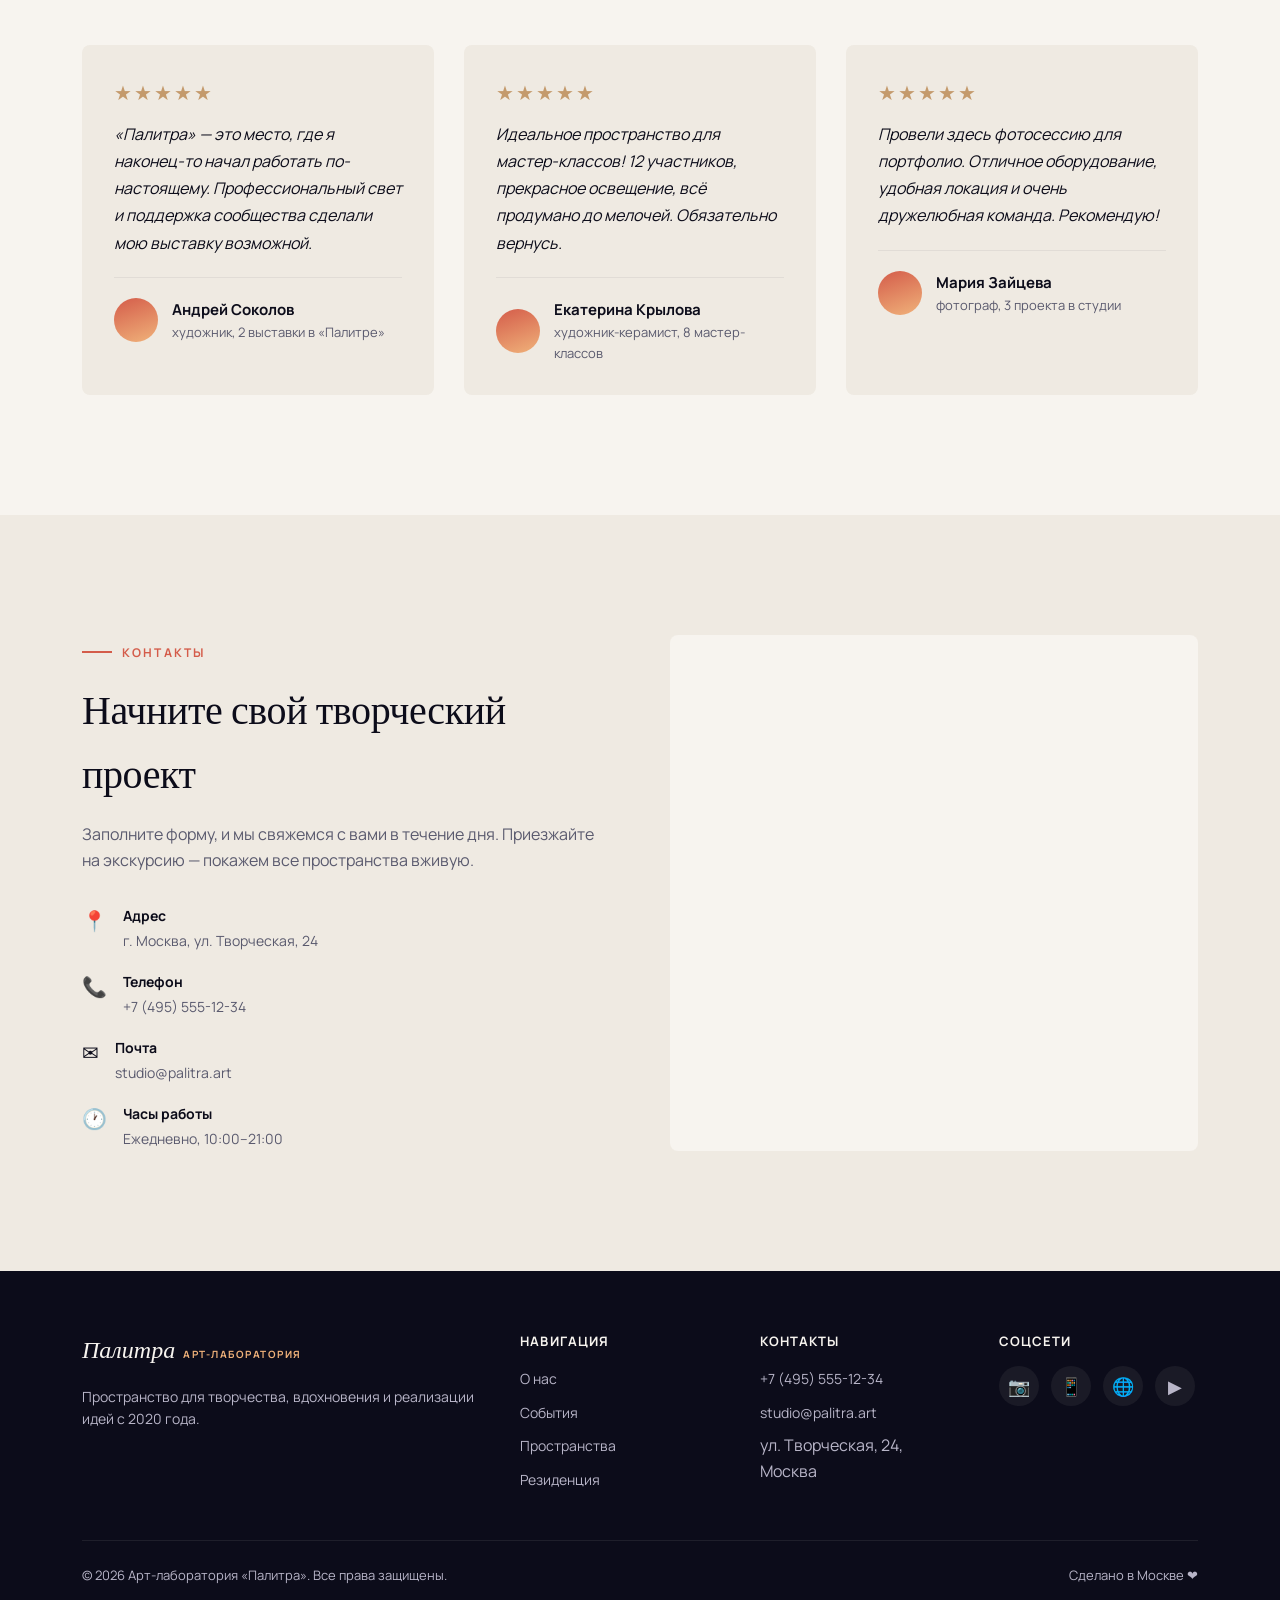
==== commit 94329ede: "Update index.html" ====
--- a/index.html
+++ b/index.html
@@ -318,38 +318,6 @@
         </div>
       </div>
       <div class="contact-form reveal">
-        <form id="bookingForm">
-          <div class="form-group">
-            <label for="name">Ваше имя</label>
-            <input type="text" id="name" name="name" required placeholder="Как к вам обращаться">
-          </div>
-          <div class="form-group">
-            <label for="phone">Телефон</label>
-            <input type="tel" id="phone" name="phone" required placeholder="+7 (___) ___-__-__">
-          </div>
-          <div class="form-group">
-            <label for="email">Email</label>
-            <input type="email" id="email" name="email" placeholder="your@email.com">
-          </div>
-          <div class="form-group">
-            <label for="format">Формат мероприятия</label>
-            <select id="format" name="format">
-              <option>Выставка</option>
-              <option>Мастер-класс</option>
-              <option>Фотосессия</option>
-              <option>Арт-вечеринка</option>
-              <option>Резиденция</option>
-              <option>Другое</option>
-            </select>
-          </div>
-          <div class="form-group">
-            <label for="message">Пожелания и комментарии</label>
-            <textarea id="message" name="message" placeholder="Количество участников, даты, особые пожелания"></textarea>
-          </div>
-          <button type="submit" class="btn btn-primary">Отправить заявку</button>
-          <p class="form-note">Нажимая «Отправить», вы соглашаетесь с обработкой персональных данных.</p>
-          <p class="form-status" id="formStatus"></p>
-        </form>
       </div>
     </div>
   </div>
--- a/css/style.css
+++ b/css/style.css
@@ -1,18 +1,19 @@
-﻿:root {
-  --ink: #1a1a2e;
-  --ink-2: #252540;
-  --ink-3: #2d2d55;
-  --parchment: #f8f5f0;
-  --parchment-2: #f0ebe3;
-  --gold: #c47b4a;
-  --gold-light: #e8a87c;
-  --rose: #b86b77;
-  --rose-soft: #e8cdd2;
-  --text-dark: #1a1a2e;
-  --text-dim: #5a5a72;
-  --text-light: #f8f5f0;
+:root {
+  --ink: #0c0c1a;
+  --ink-2: #16162b;
+  --ink-3: #1f1f3a;
+  --parchment: #f7f4ef;
+  --parchment-2: #efeae2;
+  --primary: #d45c4a;
+  --primary-light: #e87a6a;
+  --accent: #f0b27a;
+  --gold: #c49a6c;
+  --gold-light: #e8c99c;
+  --text-dark: #0c0c1a;
+  --text-dim: #5a5a6e;
+  --text-light: #f7f4ef;
   --text-light-dim: #b8b5c8;
-  --radius-arch: 200px 200px 12px 12px;
+  --radius: 8px;
   --ease: cubic-bezier(.22,.68,0,1);
 }
 
@@ -56,17 +57,17 @@
   display: inline-flex;
   align-items: center;
   gap: 10px;
-  font-size: 12.5px;
-  font-weight: 700;
-  letter-spacing: .16em;
+  font-size: 12px;
+  font-weight: 700;
+  letter-spacing: .18em;
   text-transform: uppercase;
-  color: var(--gold);
+  color: var(--primary);
 }
 .eyebrow::before {
   content: '';
-  width: 22px;
-  height: 1px;
-  background: var(--gold);
+  width: 30px;
+  height: 2px;
+  background: var(--primary);
 }
 
 /* Header */
@@ -74,14 +75,14 @@
   position: fixed;
   top: 0; left: 0; right: 0;
   z-index: 200;
-  padding: 26px 0;
+  padding: 20px 0;
   transition: padding .35s var(--ease), background .35s var(--ease), box-shadow .35s var(--ease);
 }
 .site-header.scrolled {
-  padding: 14px 0;
-  background: rgba(26, 26, 46, .92);
-  backdrop-filter: blur(10px);
-  box-shadow: 0 8px 30px rgba(0,0,0,.18);
+  padding: 12px 0;
+  background: rgba(12, 12, 26, .95);
+  backdrop-filter: blur(12px);
+  box-shadow: 0 4px 30px rgba(0,0,0,.3);
 }
 .site-header .wrap {
   display: flex;
@@ -90,7 +91,7 @@
 }
 .logo {
   font-family: 'Fraunces', serif;
-  font-size: 22px;
+  font-size: 24px;
   font-style: italic;
   font-weight: 500;
   color: var(--text-light);
@@ -102,55 +103,50 @@
   font-family: 'Manrope', sans-serif;
   font-style: normal;
   font-size: 10px;
-  letter-spacing: .18em;
+  letter-spacing: .15em;
   text-transform: uppercase;
-  color: var(--gold-light);
+  color: var(--accent);
   font-weight: 700;
 }
 .site-nav ul {
   list-style: none;
   display: flex;
-  gap: 34px;
+  gap: 32px;
   margin: 0; padding: 0;
 }
 .site-nav a {
   color: var(--text-light-dim);
-  font-size: 14.5px;
+  font-size: 14px;
   font-weight: 600;
   transition: color .2s;
   position: relative;
 }
 .site-nav a:hover { color: var(--text-light); }
-.header-actions { display: flex; align-items: center; gap: 22px; }
+.header-actions { display: flex; align-items: center; gap: 16px; }
 .btn {
   display: inline-flex;
   align-items: center;
   justify-content: center;
   gap: 8px;
-  padding: 13px 26px;
-  border-radius: 2px;
-  font-size: 13.5px;
+  padding: 12px 24px;
+  border-radius: 30px;
+  font-size: 13px;
   font-weight: 700;
   letter-spacing: .04em;
   text-transform: uppercase;
-  border: 1px solid transparent;
+  border: 2px solid transparent;
   transition: transform .25s var(--ease), background .25s, color .25s, border-color .25s;
 }
-.btn-gold {
-  background: var(--gold);
-  color: var(--ink);
-}
-.btn-gold:hover { background: var(--gold-light); transform: translateY(-2px); }
+.btn-primary {
+  background: var(--primary);
+  color: var(--text-light);
+}
+.btn-primary:hover { background: var(--primary-light); transform: scale(1.02); }
 .btn-outline {
-  border-color: rgba(248, 245, 240, .35);
-  color: var(--text-light);
-}
-.btn-outline:hover { border-color: var(--gold-light); color: var(--gold-light); }
-.btn-ink {
-  background: var(--ink);
-  color: var(--text-light);
-}
-.btn-ink:hover { background: var(--ink-3); transform: translateY(-2px); }
+  border-color: rgba(247, 244, 239, .3);
+  color: var(--text-light);
+}
+.btn-outline:hover { border-color: var(--primary-light); color: var(--primary-light); }
 
 .nav-toggle {
   display: none;
@@ -170,438 +166,495 @@
   position: relative;
   min-height: 100vh;
   display: flex;
-  align-items: flex-end;
-  background:
-    radial-gradient(ellipse 80% 60% at 30% 0%, rgba(196, 123, 74, .12), transparent 60%),
-    linear-gradient(180deg, var(--ink) 0%, var(--ink-2) 55%, var(--ink-3) 100%);
+  align-items: center;
+  background: var(--ink);
   overflow: hidden;
-  padding-top: 120px;
-}
-.hero-arch {
+  padding-top: 80px;
+}
+.hero-bg {
   position: absolute;
-  right: 6%;
-  top: 14%;
-  width: min(38vw, 460px);
-  opacity: .9;
-}
-.hero-arch svg { width: 100%; height: auto; }
+  inset: 0;
+  background: 
+    radial-gradient(ellipse 60% 50% at 70% 20%, rgba(212, 92, 74, .15), transparent 60%),
+    radial-gradient(ellipse 40% 40% at 20% 80%, rgba(240, 178, 122, .08), transparent 50%);
+}
 .hero .wrap {
   position: relative;
-  width: 100%;
-  padding-bottom: 96px;
-}
-.hero-content { max-width: 680px; }
-.hero .eyebrow { color: var(--gold-light); margin-bottom: 22px; }
+  padding: 80px 32px;
+}
+.hero-content { max-width: 700px; }
+.hero .eyebrow { color: var(--accent); margin-bottom: 24px; }
+.hero .eyebrow::before { background: var(--accent); }
 .hero h1 {
   color: var(--text-light);
-  font-size: clamp(40px, 6vw, 74px);
-  line-height: 1.06;
+  font-size: clamp(44px, 7vw, 82px);
+  line-height: 1.05;
   font-weight: 500;
 }
 .hero h1 em {
   font-style: italic;
-  color: var(--gold-light);
+  color: var(--primary-light);
   font-weight: 400;
 }
 .hero-sub {
-  margin-top: 26px;
-  max-width: 480px;
+  margin-top: 24px;
+  max-width: 520px;
   color: var(--text-light-dim);
-  font-size: 17px;
+  font-size: 18px;
 }
 .hero-cta {
   display: flex;
   gap: 16px;
-  margin-top: 40px;
+  margin-top: 36px;
   flex-wrap: wrap;
 }
-.hero-scroll {
-  position: absolute;
-  right: 32px;
-  bottom: 40px;
-  display: flex;
-  align-items: center;
-  gap: 10px;
-  color: var(--text-light-dim);
-  font-size: 12px;
-  letter-spacing: .14em;
-  text-transform: uppercase;
-  writing-mode: vertical-rl;
-}
-.hero-scroll::after {
-  content: '';
-  width: 1px; height: 60px;
-  background: linear-gradient(var(--gold-light), transparent);
-}
-
-/* Stats */
-.stats {
-  background: var(--ink);
-  border-top: 1px solid rgba(248, 245, 240, .08);
-}
-.stats .wrap {
-  display: grid;
-  grid-template-columns: repeat(4, 1fr);
-  padding: 44px 32px;
-}
-.stat {
-  text-align: center;
-  border-left: 1px solid rgba(248, 245, 240, .12);
-  padding: 0 12px;
-}
-.stat:first-child { border-left: none; }
-.stat .num {
+.hero-stats {
+  display: flex;
+  gap: 48px;
+  margin-top: 48px;
+  padding-top: 32px;
+  border-top: 1px solid rgba(247, 244, 239, .08);
+}
+.hero-stat {
+  display: flex;
+  flex-direction: column;
+}
+.hero-stat-num {
   font-family: 'Fraunces', serif;
   font-size: 36px;
-  color: var(--gold-light);
+  color: var(--text-light);
   font-weight: 500;
 }
-.stat .label {
-  margin-top: 6px;
-  font-size: 12.5px;
+.hero-stat-label {
+  font-size: 13px;
   color: var(--text-light-dim);
   letter-spacing: .04em;
-}
-
-/* Sections */
-section { padding: 120px 0; }
-.section-head {
-  max-width: 640px;
-  margin-bottom: 64px;
-}
-.section-head h2 {
-  font-size: clamp(30px, 3.6vw, 46px);
-  margin-top: 16px;
-}
-.section-head p {
-  margin-top: 18px;
-  color: var(--text-dim);
-  font-size: 16.5px;
-}
-.section-head.center {
-  margin-left: auto; margin-right: auto;
-  text-align: center;
+  margin-top: 2px;
 }
 
 /* About */
-.about { background: var(--parchment); }
+.about { padding: 120px 0; background: var(--parchment); }
 .about-grid {
   display: grid;
   grid-template-columns: 1fr 1fr;
-  gap: 64px;
+  gap: 80px;
   align-items: center;
 }
-.about-art {
+.about-text h2 {
+  font-size: clamp(30px, 3.6vw, 44px);
+  margin-top: 16px;
+}
+.about-text p {
+  color: var(--text-dim);
+  font-size: 16.5px;
+  margin-top: 18px;
+}
+.about-features {
+  margin-top: 32px;
+  display: flex;
+  flex-direction: column;
+  gap: 20px;
+}
+.about-feature {
+  display: flex;
+  gap: 16px;
+  align-items: flex-start;
+}
+.about-feature-icon {
+  font-size: 18px;
+  color: var(--primary);
+  flex-shrink: 0;
+  margin-top: 2px;
+}
+.about-feature h4 {
+  font-size: 17px;
+  margin-bottom: 4px;
+}
+.about-feature p {
+  font-size: 14px;
+  color: var(--text-dim);
+  margin-top: 0;
+}
+.about-visual {
+  border-radius: var(--radius);
+  overflow: hidden;
   aspect-ratio: 4/5;
-  border-radius: var(--radius-arch);
-  background:
-    radial-gradient(circle at 30% 20%, rgba(196, 123, 74, .35), transparent 55%),
+}
+.about-visual-inner {
+  width: 100%;
+  height: 100%;
+  background: 
+    radial-gradient(circle at 30% 40%, rgba(212, 92, 74, .3), transparent 50%),
     linear-gradient(160deg, var(--ink-3), var(--ink));
-  position: relative;
-  overflow: hidden;
-}
-.about-art svg { position: absolute; inset: 0; width: 100%; height: 100%; }
-.about-text p { color: var(--text-dim); font-size: 16.5px; }
-.about-text p + p { margin-top: 18px; }
-.about-signature {
-  margin-top: 32px;
-  display: flex;
-  align-items: center;
-  gap: 16px;
-}
-.about-signature .sig-name {
-  font-family: 'Fraunces', serif;
-  font-style: italic;
+}
+
+/* Events */
+.events { padding: 120px 0; background: var(--parchment-2); }
+.section-head { max-width: 640px; }
+.section-head.center { margin-left: auto; margin-right: auto; text-align: center; }
+.section-head h2 {
+  font-size: clamp(30px, 3.6vw, 44px);
+  margin-top: 16px;
+}
+.section-head p {
+  margin-top: 18px;
+  color: var(--text-dim);
+  font-size: 16.5px;
+}
+.events-grid {
+  display: grid;
+  grid-template-columns: repeat(2, 1fr);
+  gap: 24px;
+  margin-top: 48px;
+}
+.event-card {
+  background: var(--parchment);
+  padding: 32px;
+  border-radius: var(--radius);
+  border-left: 4px solid var(--primary);
+  transition: transform .3s var(--ease), box-shadow .3s var(--ease);
+}
+.event-card:hover {
+  transform: translateY(-4px);
+  box-shadow: 0 12px 40px rgba(12, 12, 26, .08);
+}
+.event-date {
+  font-size: 12px;
+  font-weight: 700;
+  text-transform: uppercase;
+  letter-spacing: .08em;
+  color: var(--primary);
+  margin-bottom: 10px;
+}
+.event-card h3 {
   font-size: 20px;
-}
-.about-signature .sig-role {
-  font-size: 12.5px;
-  color: var(--text-dim);
-  letter-spacing: .04em;
-}
-
-/* Services */
-.services { background: var(--parchment-2); }
-.service-grid {
-  display: grid;
-  grid-template-columns: repeat(4, 1fr);
-  gap: 1px;
-  background: rgba(26, 26, 46, .1);
-  border: 1px solid rgba(26, 26, 46, .1);
-}
-.service-card {
-  background: var(--parchment-2);
-  padding: 40px 28px;
-  transition: background .3s;
-}
-.service-card:hover { background: var(--parchment); }
-.service-card .icon {
-  width: 40px; height: 40px;
-  color: var(--rose);
-  margin-bottom: 26px;
-}
-.service-card h3 {
-  font-size: 20px;
-  margin-bottom: 12px;
-}
-.service-card p {
-  color: var(--text-dim);
-  font-size: 14.5px;
-}
-
-/* Gallery */
-.gallery { background: var(--parchment); }
-.gallery-grid {
-  display: grid;
-  grid-template-columns: 1.3fr 1fr 1fr;
-  grid-template-rows: 260px 260px;
-  gap: 20px;
-}
-.gal-item {
-  position: relative;
-  border-radius: 12px;
-  overflow: hidden;
-  display: flex;
-  align-items: flex-end;
-  padding: 22px;
-  color: var(--text-light);
-}
-.gal-item::before {
-  content: '';
-  position: absolute; inset: 0;
-  background: linear-gradient(200deg, var(--ink-3), var(--ink) 70%);
-}
-.gal-item.a { grid-row: span 2; border-radius: var(--radius-arch); }
-.gal-item.a::before {
-  background: linear-gradient(210deg, var(--ink-3), var(--ink) 65%),
-              radial-gradient(circle at 80% 10%, rgba(196, 123, 74, .25), transparent 55%);
-}
-.gal-item.rose::before { background: linear-gradient(200deg, #6f3b46, var(--ink) 75%); }
-.gal-item span { position: relative; font-family: 'Fraunces', serif; font-size: 20px; }
-.gal-item .gal-tag {
-  position: absolute; top: 18px; left: 18px;
-  font-size: 11px; letter-spacing: .12em; text-transform: uppercase;
-  color: var(--gold-light); font-weight: 700;
-}
-
-/* Process */
-.process {
-  background: var(--ink);
-  color: var(--text-light);
-  position: relative;
-  overflow: hidden;
-}
-.process .section-head h2 { color: var(--text-light); }
-.process .section-head p { color: var(--text-light-dim); }
-.process .eyebrow { color: var(--gold-light); }
-
-.thread {
-  position: relative;
-  max-width: 760px;
-  margin: 0 auto;
-  padding-left: 70px;
-}
-.thread::before {
-  content: '';
-  position: absolute;
-  left: 24px; top: 10px; bottom: 10px;
-  width: 1px;
-  background: linear-gradient(var(--gold), rgba(196, 123, 74, .15));
-}
-.thread-step {
-  position: relative;
-  padding-bottom: 64px;
-  opacity: .35;
-  transform: translateX(-6px);
-  transition: opacity .6s var(--ease), transform .6s var(--ease);
-}
-.thread-step.in-view { opacity: 1; transform: translateX(0); }
-.thread-step:last-child { padding-bottom: 0; }
-.thread-node {
-  position: absolute;
-  left: -70px; top: 2px;
-  width: 49px; height: 49px;
-  border-radius: 50%;
-  background: var(--ink-2);
-  border: 1px solid rgba(232, 168, 124, .3);
-  display: flex;
-  align-items: center;
-  justify-content: center;
-  font-family: 'Fraunces', serif;
-  font-size: 16px;
-  color: var(--text-light-dim);
-  transition: box-shadow .5s, border-color .5s, color .5s, background .5s;
-}
-.thread-step.in-view .thread-node {
-  color: var(--ink);
-  background: var(--gold-light);
-  border-color: var(--gold-light);
-  box-shadow: 0 0 0 6px rgba(232, 168, 124, .14), 0 0 24px rgba(232, 168, 124, .35);
-}
-.thread-step h3 { font-size: 22px; margin-bottom: 10px; }
-.thread-step p { color: var(--text-light-dim); font-size: 15.5px; max-width: 520px; }
-
-/* Testimonials */
-.testimonials { background: var(--parchment); }
-.t-grid {
+  margin-bottom: 10px;
+}
+.event-card p {
+  color: var(--text-dim);
+  font-size: 15px;
+}
+.event-link {
+  display: inline-block;
+  margin-top: 16px;
+  font-weight: 600;
+  color: var(--primary);
+  transition: color .2s;
+}
+.event-link:hover { color: var(--primary-light); }
+
+/* Spaces */
+.spaces { padding: 120px 0; background: var(--parchment); }
+.spaces-grid {
   display: grid;
   grid-template-columns: repeat(3, 1fr);
-  gap: 32px;
-}
-.t-card {
-  background: var(--parchment-2);
-  border-top: 2px solid var(--gold);
-  padding: 34px 28px;
+  gap: 20px;
+  margin-top: 48px;
+}
+.space-card {
+  border-radius: var(--radius);
+  overflow: hidden;
+  background: var(--ink);
+  color: var(--text-light);
+  padding: 32px;
+  min-height: 200px;
+  display: flex;
+  align-items: flex-end;
+  transition: transform .3s var(--ease);
+}
+.space-card:hover { transform: translateY(-4px); }
+.space-card--large {
+  grid-column: span 1;
+  grid-row: span 2;
+  min-height: 420px;
+}
+.space-card-content {
+  position: relative;
+}
+.space-tag {
+  display: inline-block;
+  font-size: 10px;
+  font-weight: 700;
+  text-transform: uppercase;
+  letter-spacing: .12em;
+  color: var(--accent);
+  background: rgba(240, 178, 122, .15);
+  padding: 4px 12px;
+  border-radius: 20px;
+  margin-bottom: 12px;
+}
+.space-card h3 {
+  font-size: 22px;
+  margin-bottom: 8px;
+}
+.space-card p {
+  color: var(--text-light-dim);
+  font-size: 14px;
+  max-width: 280px;
+}
+.space-card:nth-child(1) { background: linear-gradient(200deg, var(--ink-3), var(--ink)); }
+.space-card:nth-child(2) { background: linear-gradient(200deg, #2d1a1a, var(--ink)); }
+.space-card:nth-child(3) { background: linear-gradient(200deg, #1a2d1a, var(--ink)); }
+.space-card:nth-child(4) { background: linear-gradient(200deg, #1a1a2d, var(--ink)); }
+.space-card:nth-child(5) { background: linear-gradient(200deg, #2d1a2d, var(--ink)); }
+
+/* Residency */
+.residency { padding: 120px 0; background: var(--ink); color: var(--text-light); }
+.residency-grid {
+  display: grid;
+  grid-template-columns: 1fr 1fr;
+  gap: 80px;
+  align-items: center;
+}
+.residency-content .eyebrow { color: var(--accent); }
+.residency-content .eyebrow::before { background: var(--accent); }
+.residency-content h2 {
+  font-size: clamp(30px, 3.6vw, 44px);
+  margin-top: 16px;
+  color: var(--text-light);
+}
+.residency-content p {
+  color: var(--text-light-dim);
+  font-size: 16.5px;
+  margin-top: 18px;
+}
+.residency-features {
+  margin: 32px 0 36px;
   display: flex;
   flex-direction: column;
   gap: 20px;
 }
-.t-quote {
+.residency-feature {
+  display: flex;
+  gap: 20px;
+  align-items: flex-start;
+}
+.residency-feature-num {
   font-family: 'Fraunces', serif;
-  font-style: italic;
-  font-size: 18px;
-  line-height: 1.5;
-  color: var(--text-dark);
-}
-.t-meta { display: flex; align-items: center; gap: 12px; margin-top: auto; }
-.t-avatar {
-  width: 38px; height: 38px;
-  border-radius: 50%;
-  background: linear-gradient(160deg, var(--rose), var(--gold));
+  font-size: 28px;
+  color: var(--primary-light);
   flex-shrink: 0;
-}
-.t-name { font-weight: 700; font-size: 14px; }
-.t-event { font-size: 12.5px; color: var(--text-dim); }
-
-/* Pricing */
-.pricing { background: var(--parchment-2); }
-.price-grid {
+  line-height: 1;
+}
+.residency-feature h4 {
+  font-size: 17px;
+  margin-bottom: 4px;
+  color: var(--text-light);
+}
+.residency-feature p {
+  font-size: 14px;
+  color: var(--text-light-dim);
+  margin-top: 0;
+}
+.residency-visual {
+  border-radius: var(--radius);
+  aspect-ratio: 4/5;
+  overflow: hidden;
+}
+.residency-visual-inner {
+  width: 100%;
+  height: 100%;
+  background:
+    radial-gradient(circle at 70% 30%, rgba(212, 92, 74, .2), transparent 50%),
+    linear-gradient(160deg, var(--ink-3), var(--ink));
+}
+
+/* Reviews */
+.reviews { padding: 120px 0; background: var(--parchment); }
+.reviews-grid {
   display: grid;
   grid-template-columns: repeat(3, 1fr);
-  gap: 28px;
-}
-.price-card {
-  background: var(--parchment);
-  padding: 40px 32px;
-  border: 1px solid rgba(26, 26, 46, .08);
-  display: flex;
-  flex-direction: column;
-}
-.price-card.featured {
-  background: var(--ink);
-  color: var(--text-light);
-  border-color: var(--ink);
-  transform: translateY(-14px);
-  box-shadow: 0 30px 60px rgba(26, 26, 46, .25);
-}
-.price-card.featured .price-tag { color: var(--text-light-dim); }
-.price-card.featured .price-list li { color: var(--text-light-dim); border-color: rgba(248, 245, 240, .1); }
-.price-name { font-size: 22px; margin-bottom: 6px; }
-.price-tag { font-size: 13px; color: var(--text-dim); margin-bottom: 20px; }
-.price-value {
-  font-family: 'Fraunces', serif;
-  font-size: 38px;
-  margin-bottom: 24px;
-}
-.price-value span { font-size: 14px; font-family: 'Manrope', sans-serif; color: var(--text-dim); }
-.price-card.featured .price-value span { color: var(--text-light-dim); }
-.price-list { list-style: none; margin: 0 0 28px; padding: 0; flex: 1; }
-.price-list li {
-  padding: 11px 0;
-  border-bottom: 1px solid rgba(26, 26, 46, .08);
-  font-size: 14.5px;
-  color: var(--text-dim);
-  display: flex;
-  gap: 10px;
-}
-.price-list li svg { width: 16px; height: 16px; flex-shrink: 0; color: var(--gold); margin-top: 2px; }
+  gap: 30px;
+  margin-top: 48px;
+}
+.review-card {
+  background: var(--parchment-2);
+  padding: 32px;
+  border-radius: var(--radius);
+}
+.review-stars {
+  font-size: 20px;
+  color: var(--gold);
+  letter-spacing: 2px;
+  margin-bottom: 12px;
+}
+.review-text {
+  font-size: 16px;
+  line-height: 1.7;
+  color: var(--text-dark);
+  font-style: italic;
+}
+.review-author {
+  display: flex;
+  align-items: center;
+  gap: 14px;
+  margin-top: 20px;
+  padding-top: 20px;
+  border-top: 1px solid rgba(12, 12, 26, .06);
+}
+.review-avatar {
+  width: 44px;
+  height: 44px;
+  border-radius: 50%;
+  background: linear-gradient(160deg, var(--primary), var(--accent));
+  flex-shrink: 0;
+}
+.review-name {
+  font-weight: 700;
+  font-size: 15px;
+}
+.review-role {
+  font-size: 13px;
+  color: var(--text-dim);
+}
 
 /* Contact */
-.contact { background: var(--parchment); }
+.contact { padding: 120px 0; background: var(--parchment-2); }
 .contact-grid {
   display: grid;
   grid-template-columns: 1fr 1fr;
-  gap: 64px;
-}
-.contact-info {
-  background: var(--ink);
-  color: var(--text-light);
-  padding: 44px;
-  border-radius: 12px;
-}
-.contact-info h3 { font-size: 24px; margin-bottom: 18px; color: var(--text-light); }
-.contact-info p { color: var(--text-light-dim); font-size: 15px; }
-.contact-line {
-  display: flex; gap: 14px; align-items: flex-start;
-  margin-top: 22px;
-  padding-top: 22px;
-  border-top: 1px solid rgba(248, 245, 240, .1);
-}
-.contact-line svg { width: 20px; height: 20px; color: var(--gold-light); flex-shrink: 0; margin-top: 2px; }
-.contact-line strong { display: block; font-size: 14.5px; color: var(--text-light); margin-bottom: 2px; }
-.contact-line span { font-size: 14px; color: var(--text-light-dim); }
-
-.form-row { display: grid; grid-template-columns: 1fr 1fr; gap: 16px; }
-.field { margin-bottom: 18px; }
-.field label {
+  gap: 60px;
+}
+.contact-info h2 {
+  font-size: clamp(28px, 3.2vw, 40px);
+  margin-top: 16px;
+}
+.contact-info p {
+  color: var(--text-dim);
+  font-size: 16px;
+  margin-top: 16px;
+}
+.contact-details {
+  margin-top: 32px;
+  display: flex;
+  flex-direction: column;
+  gap: 18px;
+}
+.contact-detail {
+  display: flex;
+  gap: 16px;
+  align-items: flex-start;
+}
+.contact-detail-icon {
+  font-size: 20px;
+  flex-shrink: 0;
+}
+.contact-detail strong {
   display: block;
-  font-size: 12.5px;
+  font-size: 14px;
+  font-weight: 700;
+  color: var(--text-dark);
+}
+.contact-detail span {
+  font-size: 14px;
+  color: var(--text-dim);
+}
+.contact-form {
+  background: var(--parchment);
+  padding: 40px;
+  border-radius: var(--radius);
+}
+.form-group { margin-bottom: 18px; }
+.form-group label {
+  display: block;
+  font-size: 12px;
+  font-weight: 700;
   letter-spacing: .06em;
   text-transform: uppercase;
   color: var(--text-dim);
-  margin-bottom: 8px;
-  font-weight: 700;
-}
-.field input, .field select, .field textarea {
+  margin-bottom: 6px;
+}
+.form-group input,
+.form-group select,
+.form-group textarea {
   width: 100%;
-  padding: 13px 14px;
-  border: 1px solid rgba(26, 26, 46, .18);
+  padding: 12px 14px;
+  border: 2px solid rgba(12, 12, 26, .08);
   background: var(--parchment);
   font-family: 'Manrope', sans-serif;
-  font-size: 14.5px;
+  font-size: 14px;
   color: var(--text-dark);
-  border-radius: 2px;
+  border-radius: var(--radius);
   transition: border-color .2s;
 }
-.field textarea { resize: vertical; min-height: 90px; }
-.field input:focus, .field select:focus, .field textarea:focus {
+.form-group textarea {
+  resize: vertical;
+  min-height: 80px;
+}
+.form-group input:focus,
+.form-group select:focus,
+.form-group textarea:focus {
   outline: none;
-  border-color: var(--gold);
-}
-.field-note { font-size: 12.5px; color: var(--text-dim); margin-top: 10px; }
-.form-status { font-size: 13.5px; margin-top: 14px; color: var(--gold); min-height: 18px; }
+  border-color: var(--primary);
+}
+.form-note {
+  font-size: 12px;
+  color: var(--text-dim);
+  margin-top: 14px;
+}
+.form-status {
+  font-size: 14px;
+  margin-top: 12px;
+  color: var(--primary);
+  min-height: 20px;
+}
 
 /* Footer */
 footer {
   background: var(--ink);
   color: var(--text-light-dim);
-  padding: 64px 0 28px;
-}
-.footer-top {
+  padding: 60px 0 28px;
+}
+.footer-grid {
+  display: grid;
+  grid-template-columns: 2fr 1fr 1fr 1fr;
+  gap: 40px;
+  padding-bottom: 40px;
+  border-bottom: 1px solid rgba(247, 244, 239, .08);
+}
+.footer-col h4 {
+  font-family: 'Manrope', sans-serif;
+  font-size: 13px;
+  font-weight: 700;
+  text-transform: uppercase;
+  letter-spacing: .08em;
+  color: var(--text-light);
+  margin-bottom: 14px;
+}
+.footer-col ul {
+  list-style: none;
+  padding: 0;
+  margin: 0;
+}
+.footer-col ul li {
+  margin-bottom: 8px;
+}
+.footer-col ul li a {
+  font-size: 14px;
+  transition: color .2s;
+}
+.footer-col ul li a:hover { color: var(--primary-light); }
+.footer-social {
+  display: flex;
+  gap: 12px;
+}
+.footer-social a {
+  width: 40px;
+  height: 40px;
+  border-radius: 50%;
+  background: rgba(247, 244, 239, .06);
+  display: flex;
+  align-items: center;
+  justify-content: center;
+  font-size: 18px;
+  transition: background .2s;
+}
+.footer-social a:hover { background: rgba(212, 92, 74, .2); }
+.footer-bottom {
   display: flex;
   justify-content: space-between;
-  align-items: flex-start;
-  flex-wrap: wrap;
-  gap: 32px;
-  padding-bottom: 40px;
-  border-bottom: 1px solid rgba(248, 245, 240, .1);
-}
-.footer-nav ul { list-style: none; display: flex; gap: 28px; padding: 0; margin: 0; flex-wrap: wrap; }
-.footer-nav a { font-size: 14px; }
-.footer-nav a:hover { color: var(--gold-light); }
-.footer-social { display: flex; gap: 14px; }
-.footer-social a {
-  width: 38px; height: 38px;
-  border: 1px solid rgba(248, 245, 240, .18);
-  border-radius: 50%;
-  display: flex; align-items: center; justify-content: center;
-  transition: border-color .2s, color .2s;
-}
-.footer-social a:hover { border-color: var(--gold-light); color: var(--gold-light); }
-.footer-bottom {
-  display: flex; justify-content: space-between;
   padding-top: 24px;
-  font-size: 12.5px;
+  font-size: 13px;
   flex-wrap: wrap;
   gap: 12px;
 }
@@ -609,32 +662,63 @@
 /* Reveal */
 .reveal {
   opacity: 0;
-  transform: translateY(24px);
-  transition: opacity .7s var(--ease), transform .7s var(--ease);
+  transform: translateY(30px);
+  transition: opacity .8s var(--ease), transform .8s var(--ease);
 }
 .reveal.in-view { opacity: 1; transform: translateY(0); }
 
 /* Responsive */
 @media (max-width: 980px) {
-  .service-grid { grid-template-columns: repeat(2, 1fr); }
-  .gallery-grid { grid-template-columns: 1fr 1fr; grid-template-rows: auto; }
-  .gal-item.a { grid-column: span 2; grid-row: auto; height: 260px; }
-  .t-grid, .price-grid { grid-template-columns: 1fr; }
-  .price-card.featured { transform: none; }
-  .contact-grid, .about-grid { grid-template-columns: 1fr; }
-  .stats .wrap { grid-template-columns: repeat(2, 1fr); row-gap: 24px; }
-  .stat:nth-child(3) { border-left: none; }
-}
-@media (max-width: 760px) {
-  .wrap { padding: 0 22px; }
-  section { padding: 80px 0; }
+  .about-grid,
+  .residency-grid,
+  .contact-grid {
+    grid-template-columns: 1fr;
+    gap: 40px;
+  }
+  .events-grid { grid-template-columns: 1fr; }
+  .spaces-grid {
+    grid-template-columns: 1fr 1fr;
+  }
+  .space-card--large {
+    grid-column: span 2;
+    grid-row: auto;
+    min-height: 200px;
+  }
+  .reviews-grid {
+    grid-template-columns: 1fr 1fr;
+  }
+  .footer-grid {
+    grid-template-columns: 1fr 1fr;
+  }
+  .hero-stats { gap: 30px; }
   .site-nav, .header-actions .btn-outline { display: none; }
   .nav-toggle { display: flex; }
-  .service-grid { grid-template-columns: 1fr; }
-  .form-row { grid-template-columns: 1fr; }
-  .hero-arch { display: none; }
-  .thread { padding-left: 56px; }
-  .thread-node { left: -56px; width: 40px; height: 40px; font-size: 14px; }
+}
+
+@media (max-width: 760px) {
+  .wrap { padding: 0 20px; }
+  .hero { padding-top: 60px; }
+  .hero .wrap { padding: 40px 20px; }
+  .hero-stats { flex-direction: column; gap: 16px; padding-top: 24px; }
+  .hero-stat { flex-direction: row; gap: 12px; align-items: baseline; }
+  .hero-stat-num { font-size: 28px; }
+  
+  .spaces-grid {
+    grid-template-columns: 1fr;
+  }
+  .space-card--large {
+    grid-column: span 1;
+  }
+  .reviews-grid {
+    grid-template-columns: 1fr;
+  }
+  .footer-grid {
+    grid-template-columns: 1fr;
+    gap: 24px;
+  }
+  section { padding: 80px 0; }
+  .contact-form { padding: 24px; }
+  .events-grid { grid-template-columns: 1fr; }
 }
 
 /* Mobile nav */
@@ -643,17 +727,21 @@
   background: var(--ink);
   display: flex; flex-direction: column;
   align-items: center; justify-content: center;
-  gap: 30px;
+  gap: 24px;
   transform: translateY(-100%);
   transition: transform .4s var(--ease);
 }
 .mobile-nav.open { transform: translateY(0); }
 .mobile-nav a {
   font-family: 'Fraunces', serif;
+  font-size: 26px;
+  color: var(--text-light);
+  transition: color .2s;
+}
+.mobile-nav a:hover { color: var(--primary-light); }
+.mobile-nav .close-btn {
+  position: absolute; top: 24px; right: 24px;
+  background: none; border: none;
+  color: var(--text-light);
   font-size: 28px;
-  color: var(--text-light);
-}
-.mobile-nav .close-btn {
-  position: absolute; top: 26px; right: 26px;
-  background: none; border: none; color: var(--text-light); font-size: 28px;
-}+}
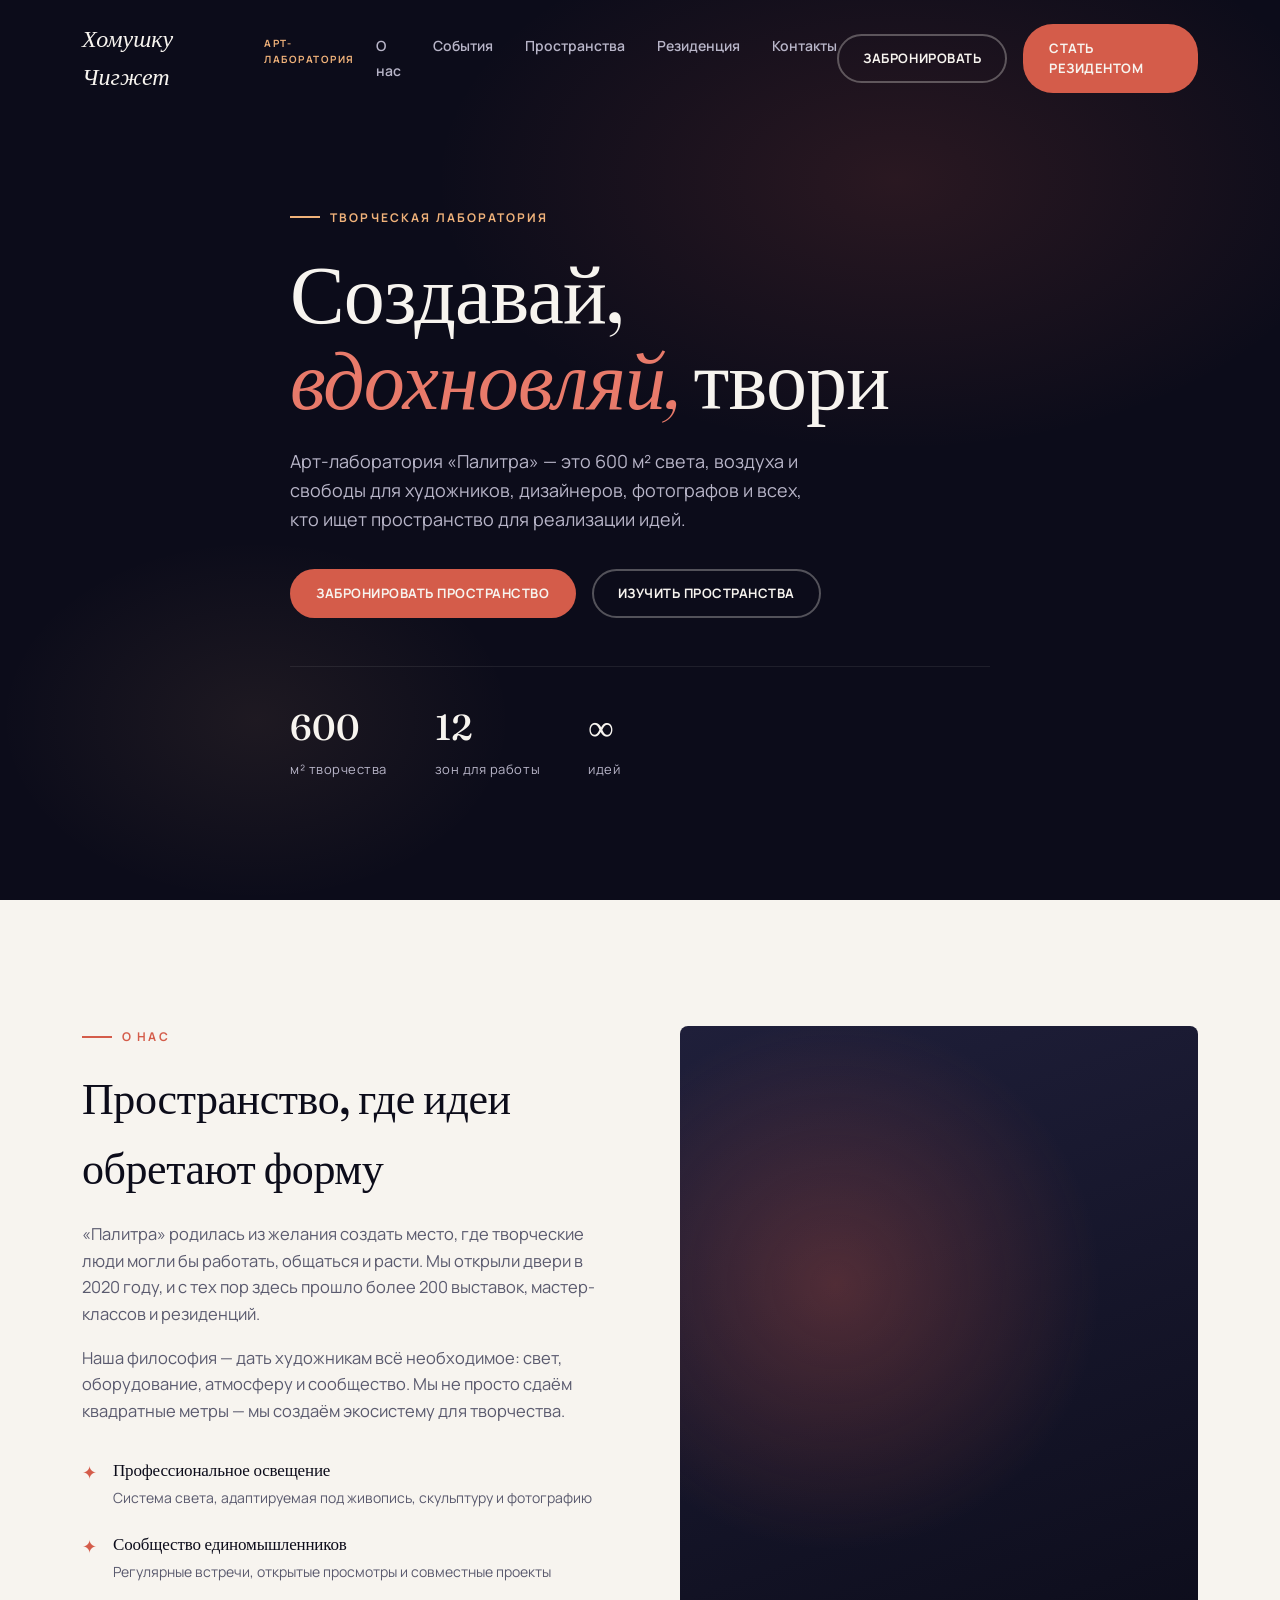
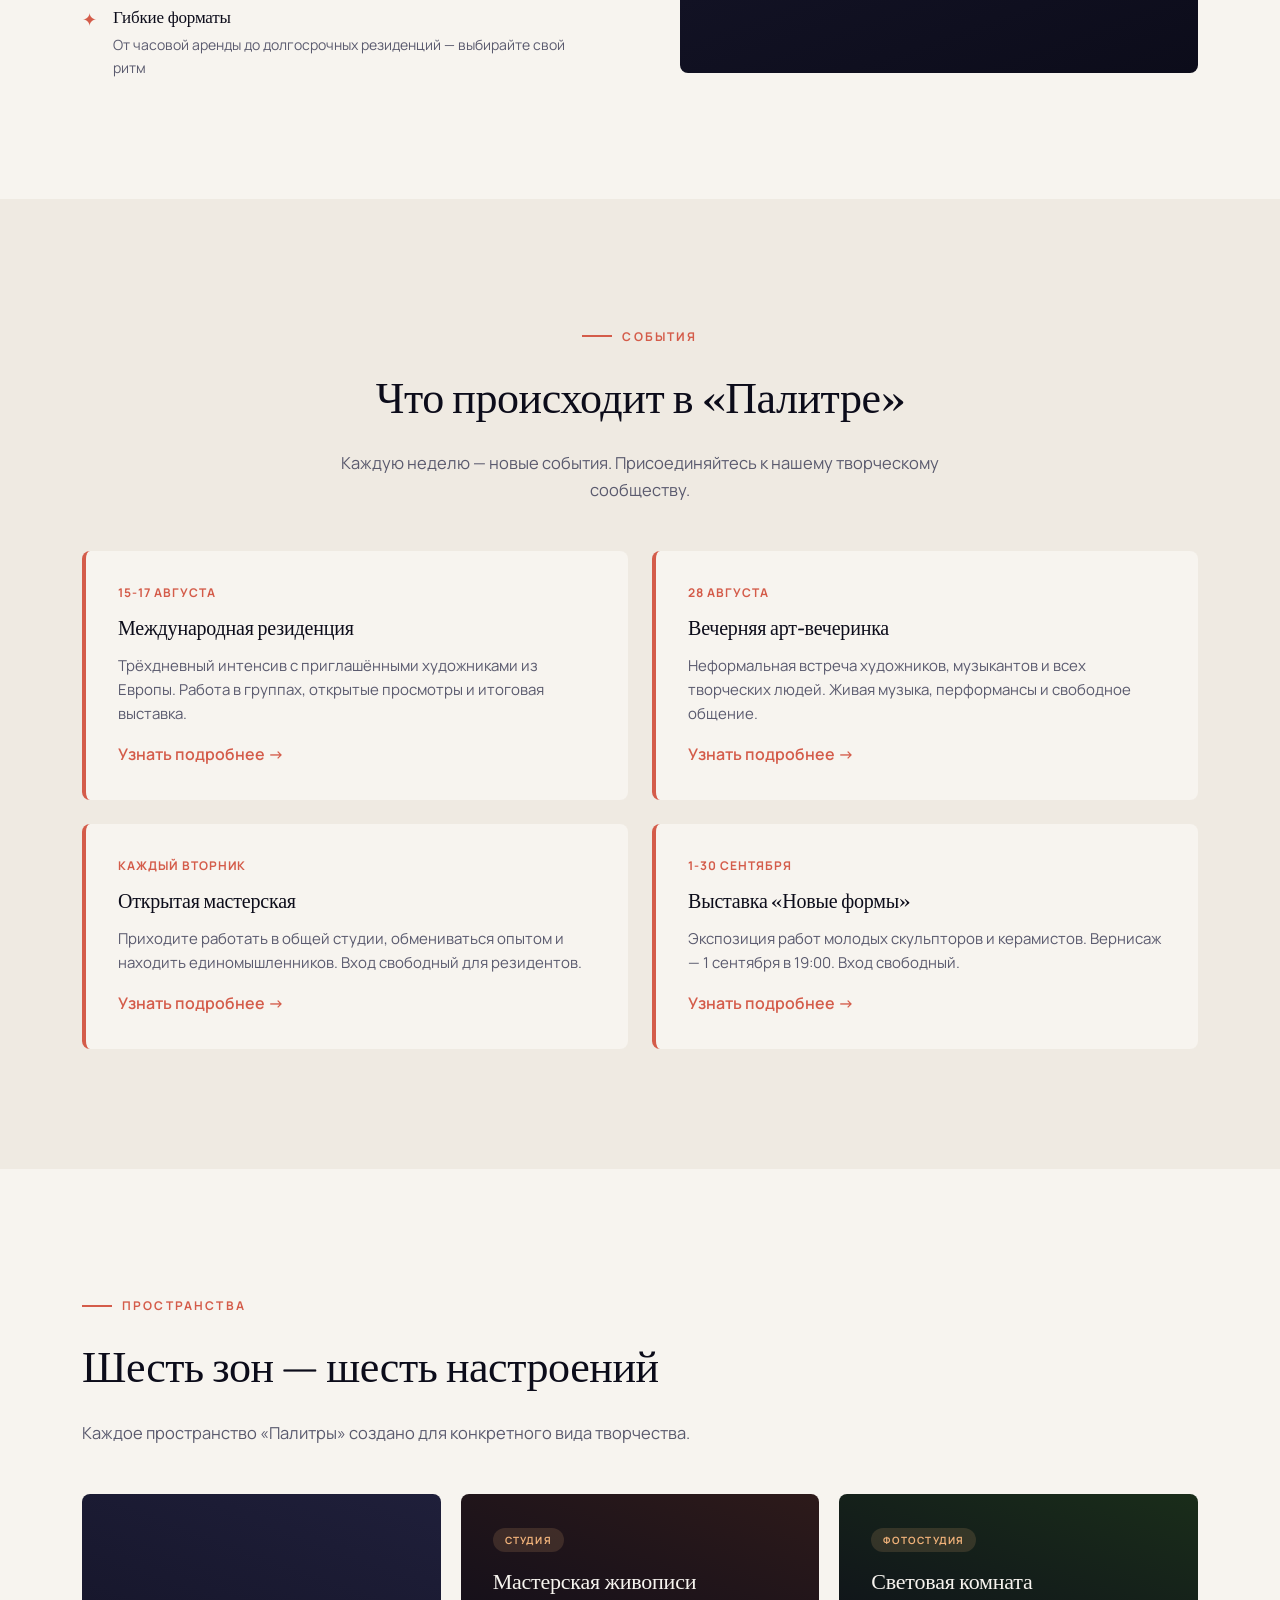
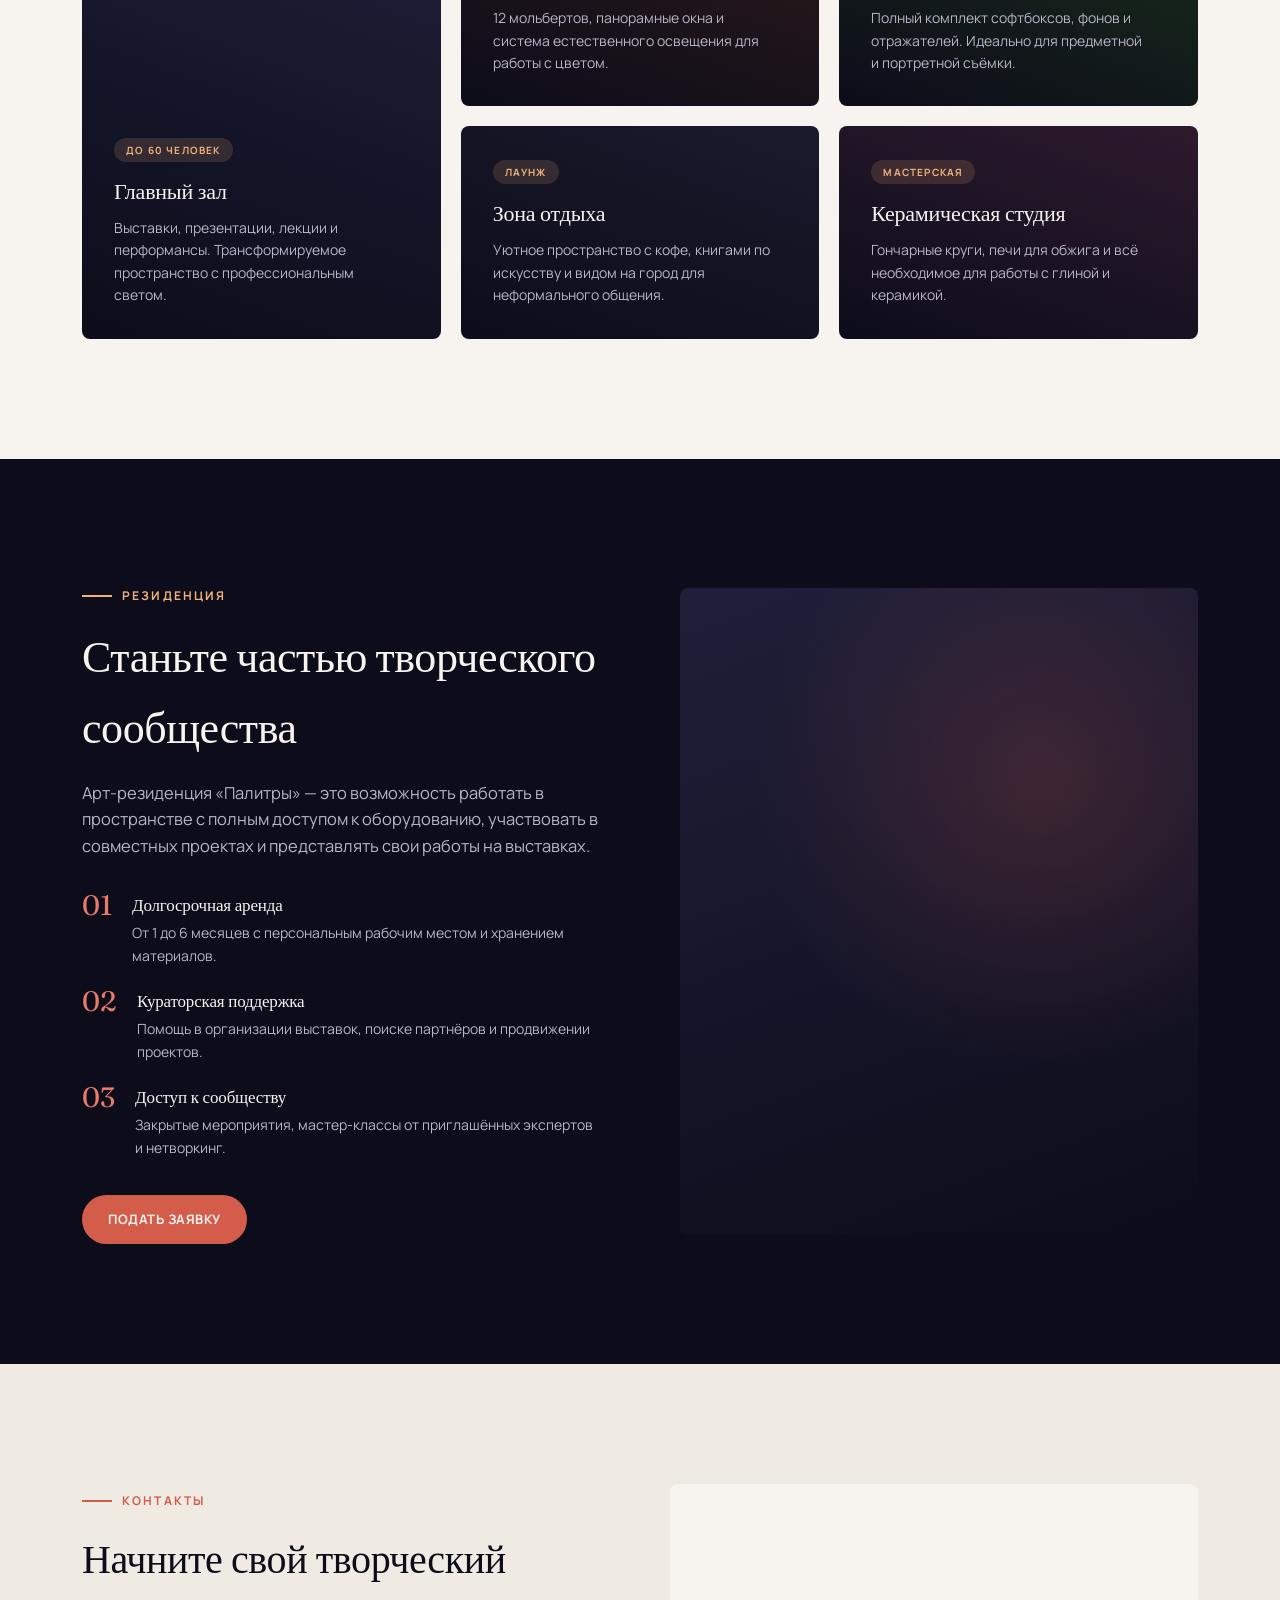
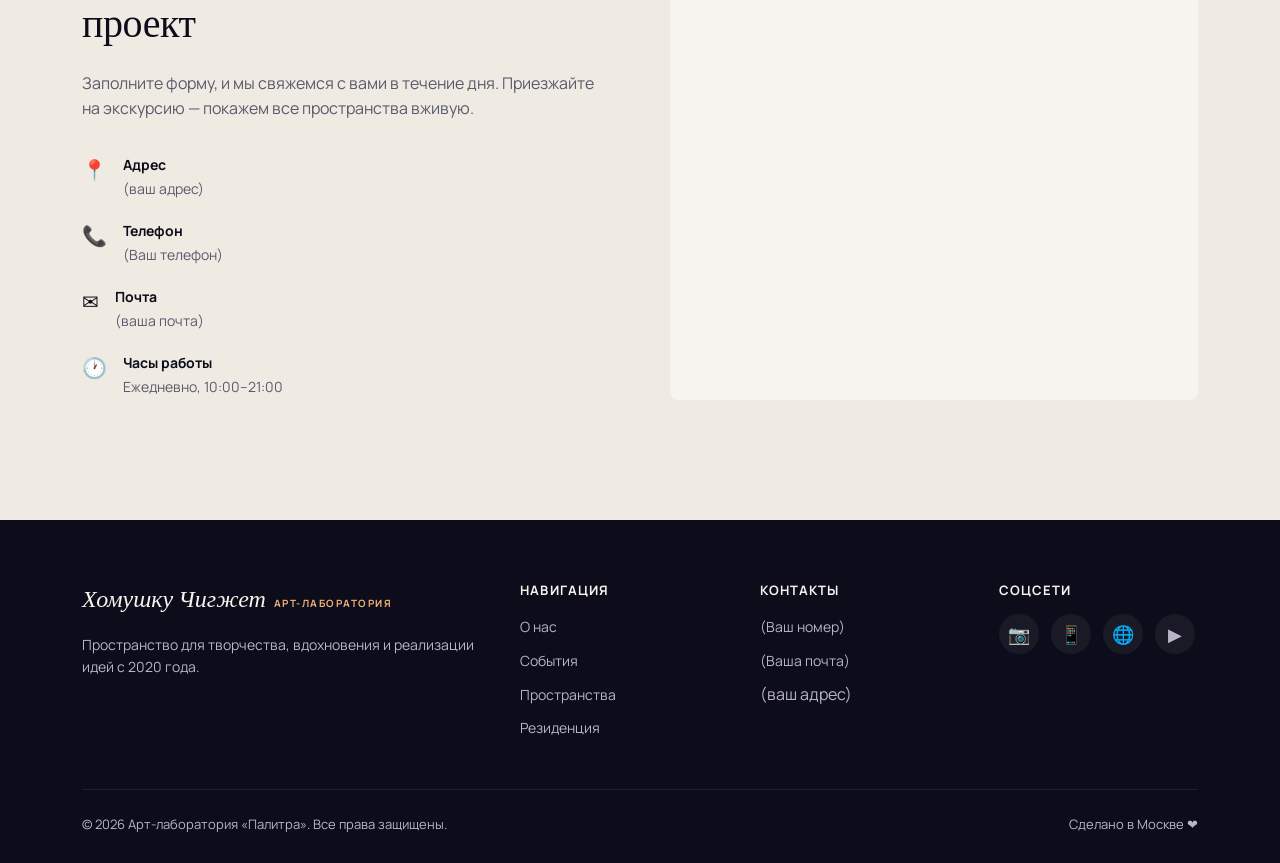
==== commit 99143772: "Update index.html" ====
--- a/index.html
+++ b/index.html
@@ -14,14 +14,13 @@
 
 <header class="site-header" id="siteHeader">
   <div class="wrap">
-    <a href="#hero" class="logo">Палитра <small>арт-лаборатория</small></a>
+    <a href="#hero" class="logo">Хомушку Чигжет <small>арт-лаборатория</small></a>
     <nav class="site-nav">
       <ul>
         <li><a href="#about">О нас</a></li>
         <li><a href="#events">События</a></li>
         <li><a href="#spaces">Пространства</a></li>
         <li><a href="#residency">Резиденция</a></li>
-        <li><a href="#reviews">Отзывы</a></li>
         <li><a href="#contact">Контакты</a></li>
       </ul>
     </nav>
@@ -235,45 +234,6 @@
   </div>
 </section>
 
-<section class="reviews" id="reviews">
-  <div class="wrap">
-    <div class="section-head center reveal">
-      <div class="eyebrow">Отзывы</div>
-      <h2>Что говорят наши резиденты</h2>
-    </div>
-    <div class="reviews-grid reveal">
-      <div class="review-card">
-        <div class="review-stars">★★★★★</div>
-        <p class="review-text">«Палитра» — это место, где я наконец-то начал работать по-настоящему. Профессиональный свет и поддержка сообщества сделали мою выставку возможной.</p>
-        <div class="review-author">
-          <div class="review-avatar"></div>
-          <div>
-            <div class="review-name">Андрей Соколов</div>
-            <div class="review-role">художник, 2 выставки в «Палитре»</div>
-          </div>
-        </div>
-      </div>
-      <div class="review-card">
-        <div class="review-stars">★★★★★</div>
-        <p class="review-text">Идеальное пространство для мастер-классов! 12 участников, прекрасное освещение, всё продумано до мелочей. Обязательно вернусь.</p>
-        <div class="review-author">
-          <div class="review-avatar"></div>
-          <div>
-            <div class="review-name">Екатерина Крылова</div>
-            <div class="review-role">художник-керамист, 8 мастер-классов</div>
-          </div>
-        </div>
-      </div>
-      <div class="review-card">
-        <div class="review-stars">★★★★★</div>
-        <p class="review-text">Провели здесь фотосессию для портфолио. Отличное оборудование, удобная локация и очень дружелюбная команда. Рекомендую!</p>
-        <div class="review-author">
-          <div class="review-avatar"></div>
-          <div>
-            <div class="review-name">Мария Зайцева</div>
-            <div class="review-role">фотограф, 3 проекта в студии</div>
-          </div>
-        </div>
       </div>
     </div>
   </div>
@@ -291,21 +251,21 @@
             <div class="contact-detail-icon">📍</div>
             <div>
               <strong>Адрес</strong>
-              <span>г. Москва, ул. Творческая, 24</span>
+              <span>(ваш адрес)</span>
             </div>
           </div>
           <div class="contact-detail">
             <div class="contact-detail-icon">📞</div>
             <div>
               <strong>Телефон</strong>
-              <span>+7 (495) 555-12-34</span>
+              <span>(Ваш телефон)</span>
             </div>
           </div>
           <div class="contact-detail">
             <div class="contact-detail-icon">✉</div>
             <div>
               <strong>Почта</strong>
-              <span>studio@palitra.art</span>
+              <span>(ваша почта)</span>
             </div>
           </div>
           <div class="contact-detail">
@@ -327,7 +287,7 @@
   <div class="wrap">
     <div class="footer-grid">
       <div class="footer-col">
-        <a href="#hero" class="logo" style="color:var(--text-light);">Палитра <small>арт-лаборатория</small></a>
+        <a href="#hero" class="logo" style="color:var(--text-light);">Хомушку Чигжет <small>арт-лаборатория</small></a>
         <p style="margin-top:16px;color:var(--text-light-dim);font-size:14px;">Пространство для творчества, вдохновения и реализации идей с 2020 года.</p>
       </div>
       <div class="footer-col">
@@ -342,9 +302,9 @@
       <div class="footer-col">
         <h4>Контакты</h4>
         <ul>
-          <li><a href="tel:+74955551234">+7 (495) 555-12-34</a></li>
-          <li><a href="mailto:studio@palitra.art">studio@palitra.art</a></li>
-          <li>ул. Творческая, 24, Москва</li>
+          <li><a href="tel:+74955551234">(Ваш номер)</a></li>
+          <li><a href="mailto:studio@palitra.art">(Ваша почта)</a></li>
+          <li>(ваш адрес)</li>
         </ul>
       </div>
       <div class="footer-col">
